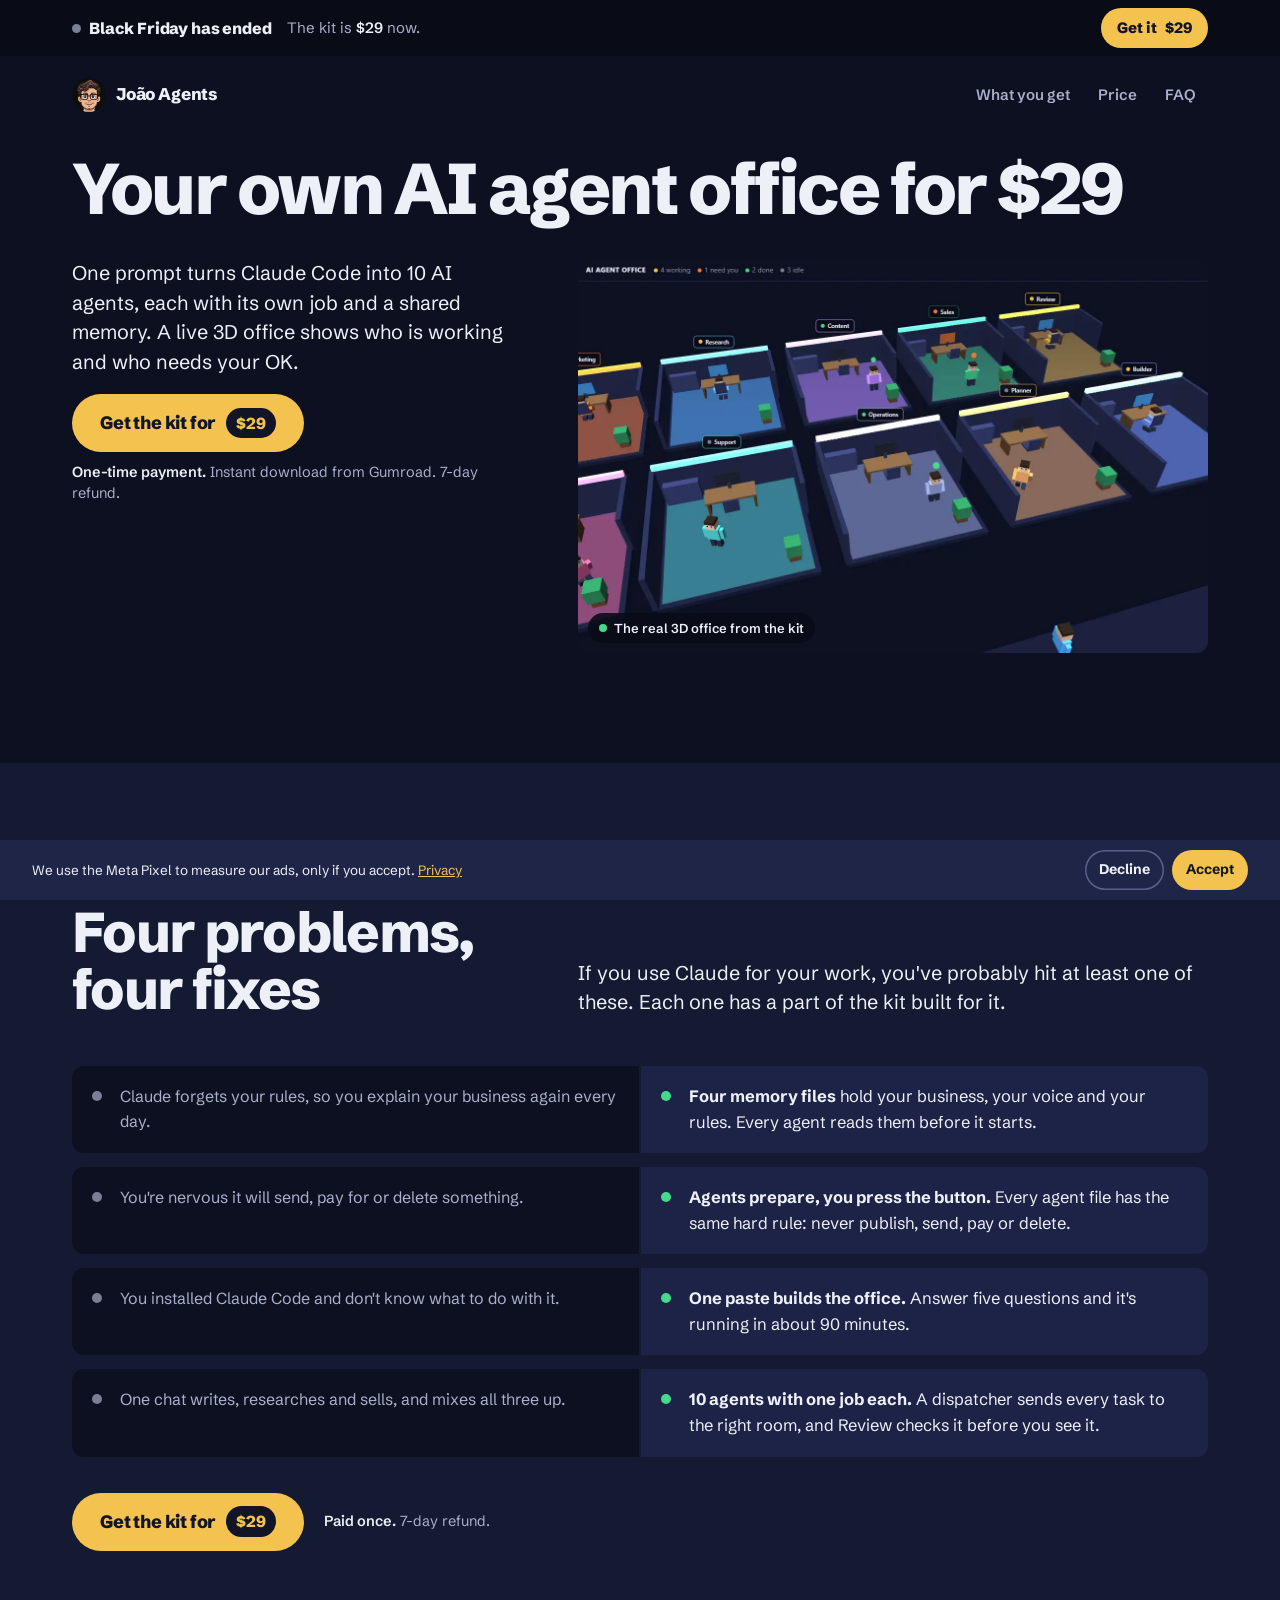
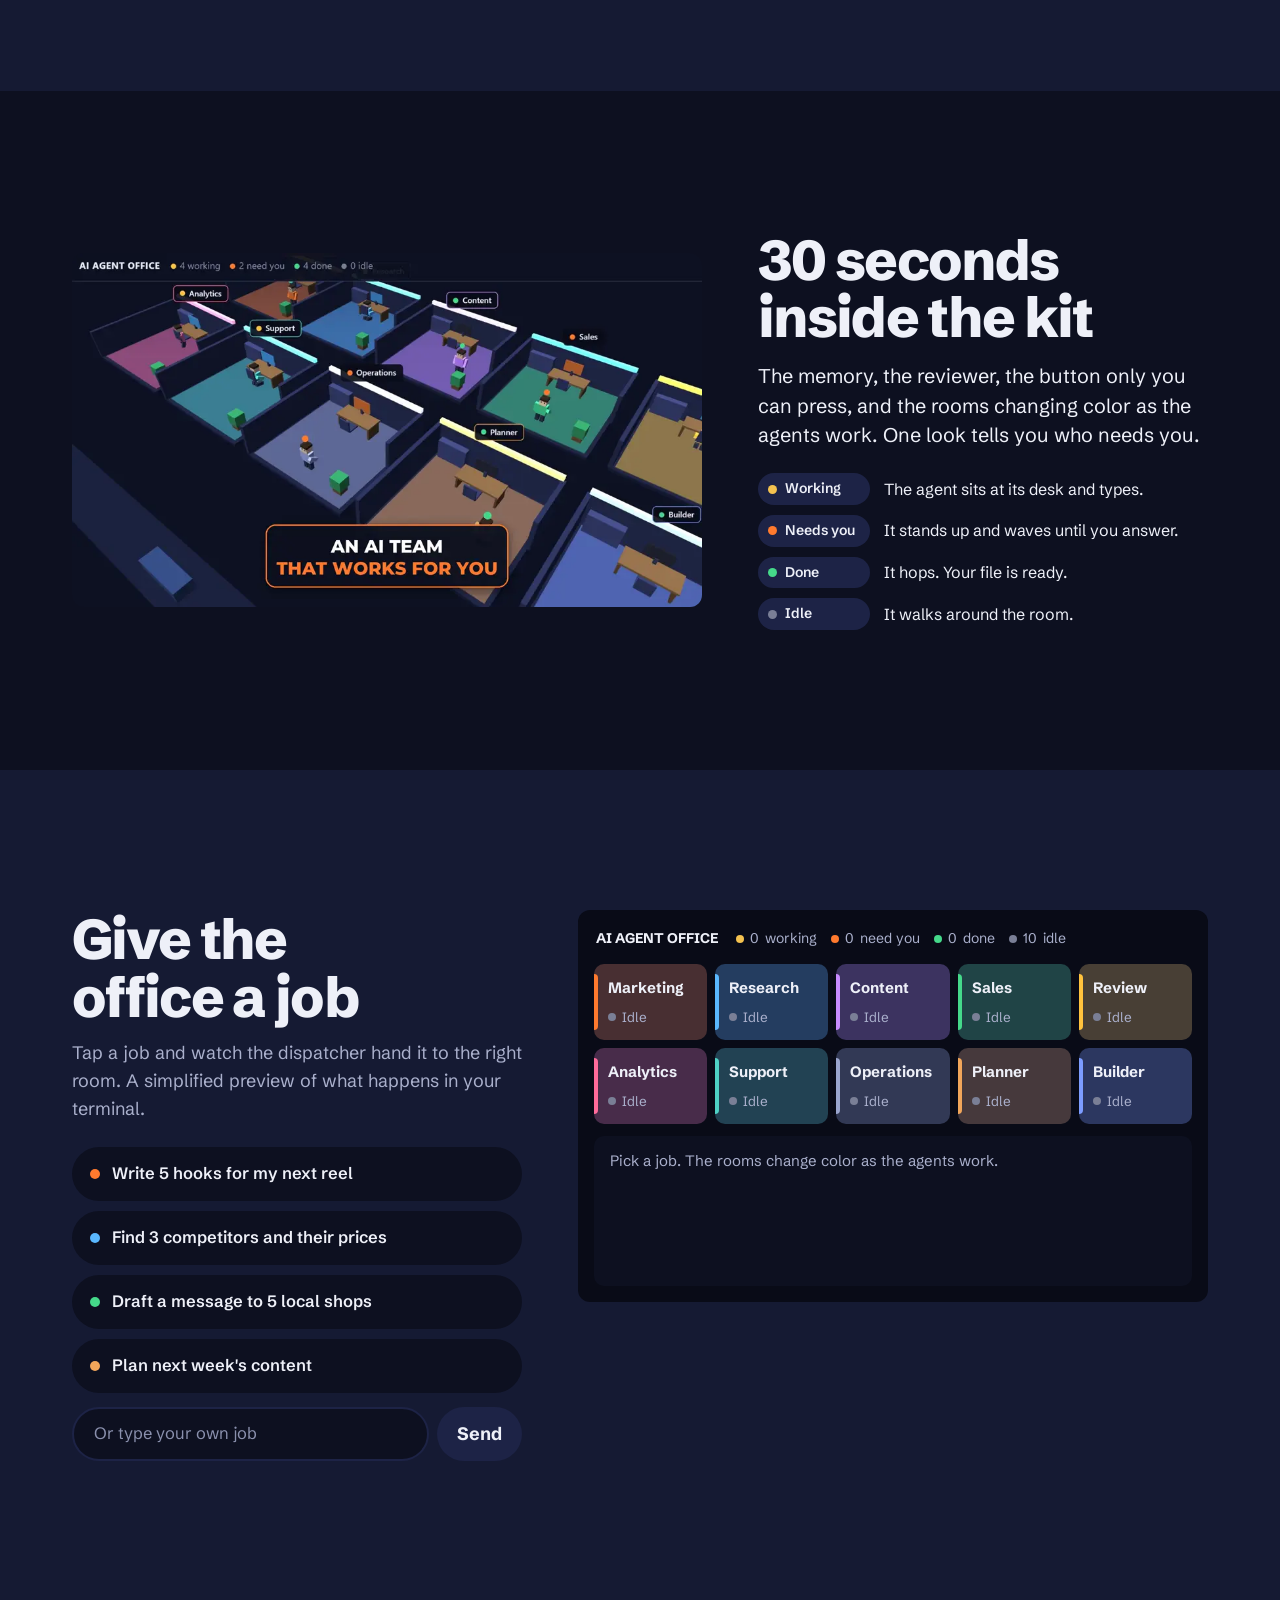
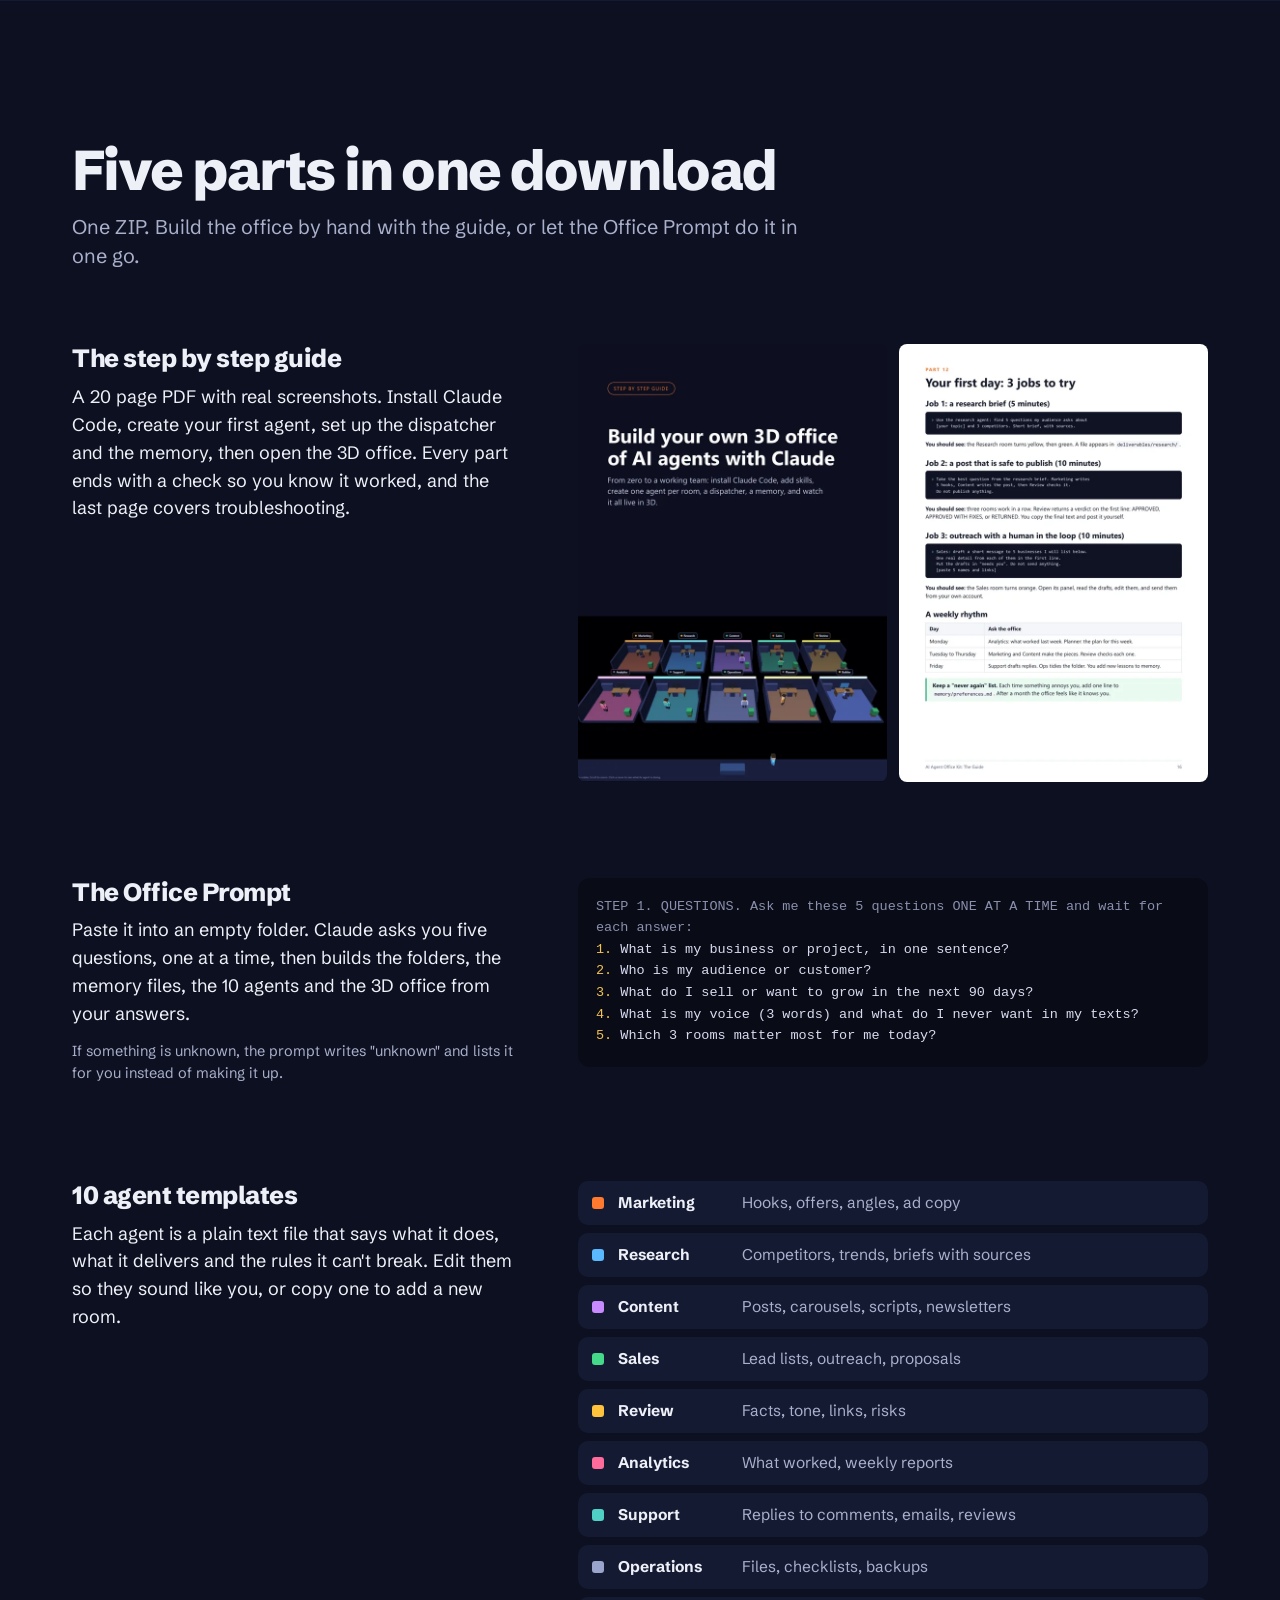
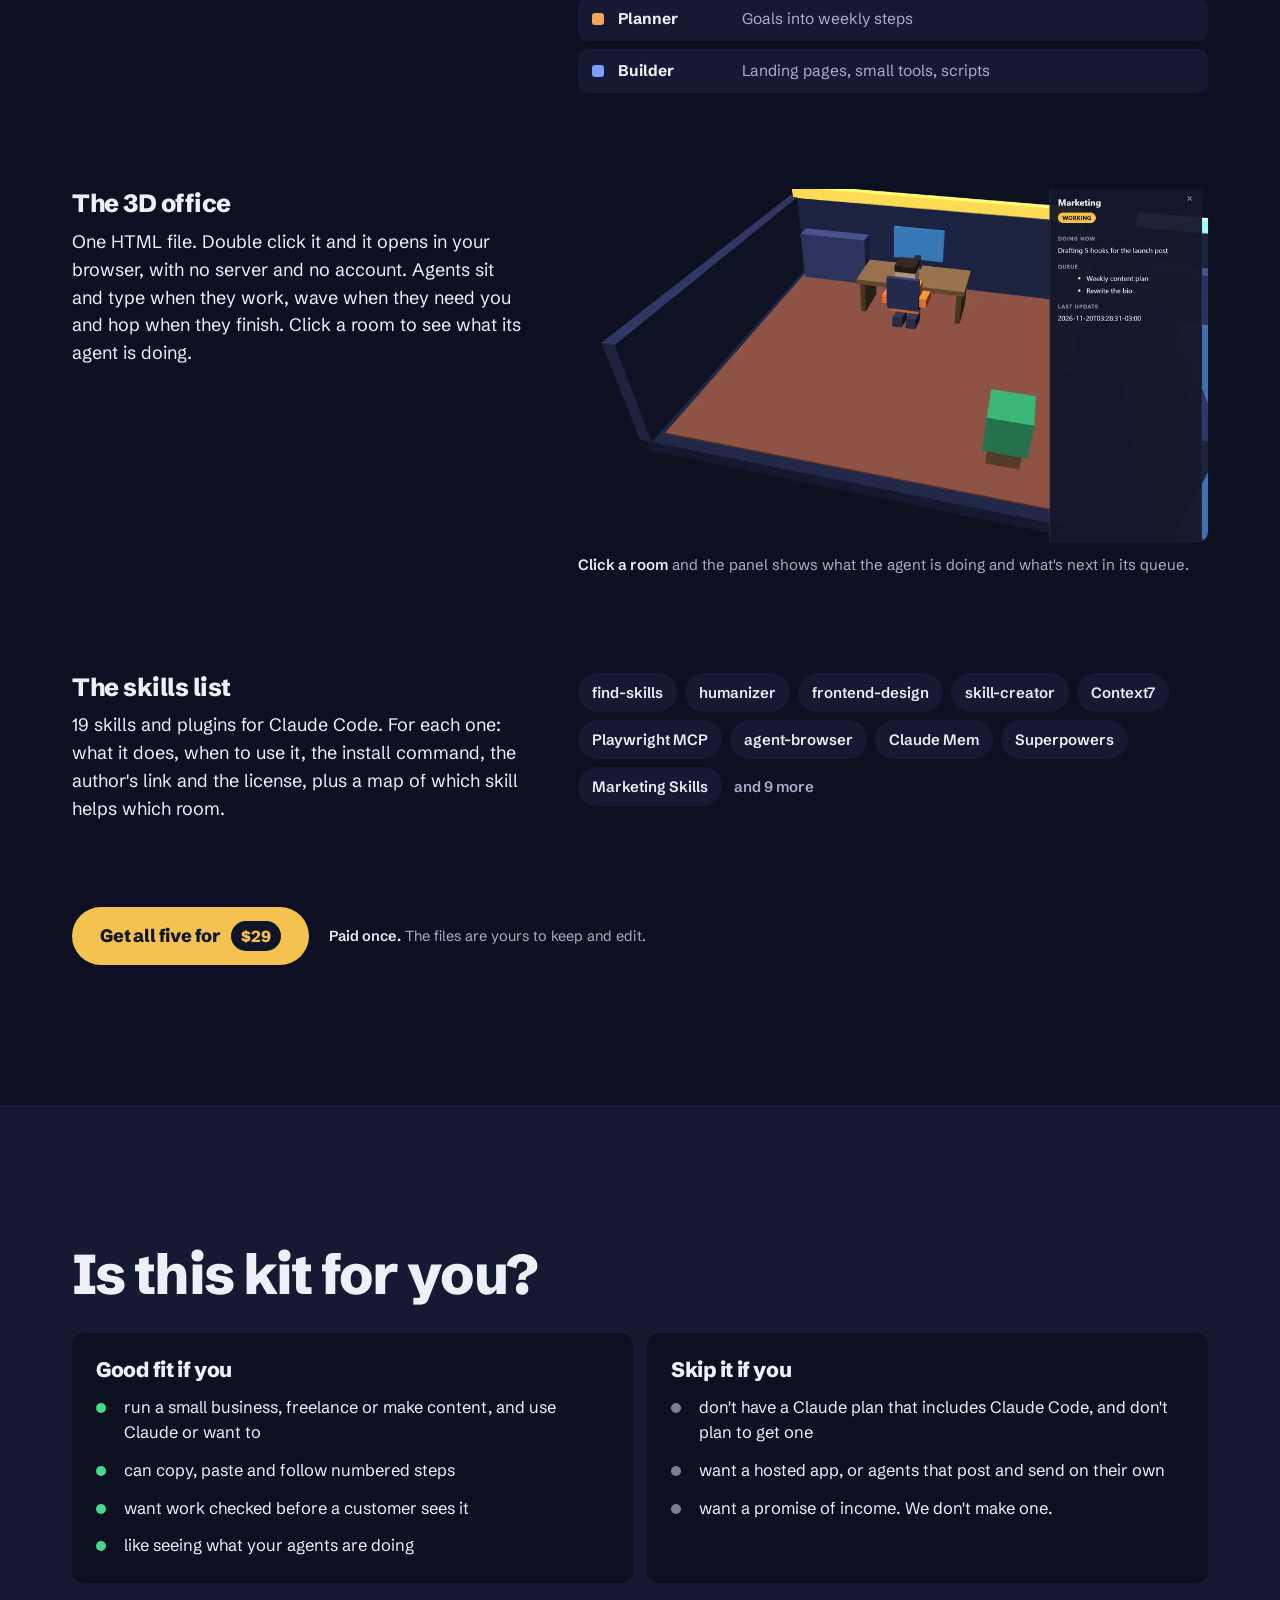
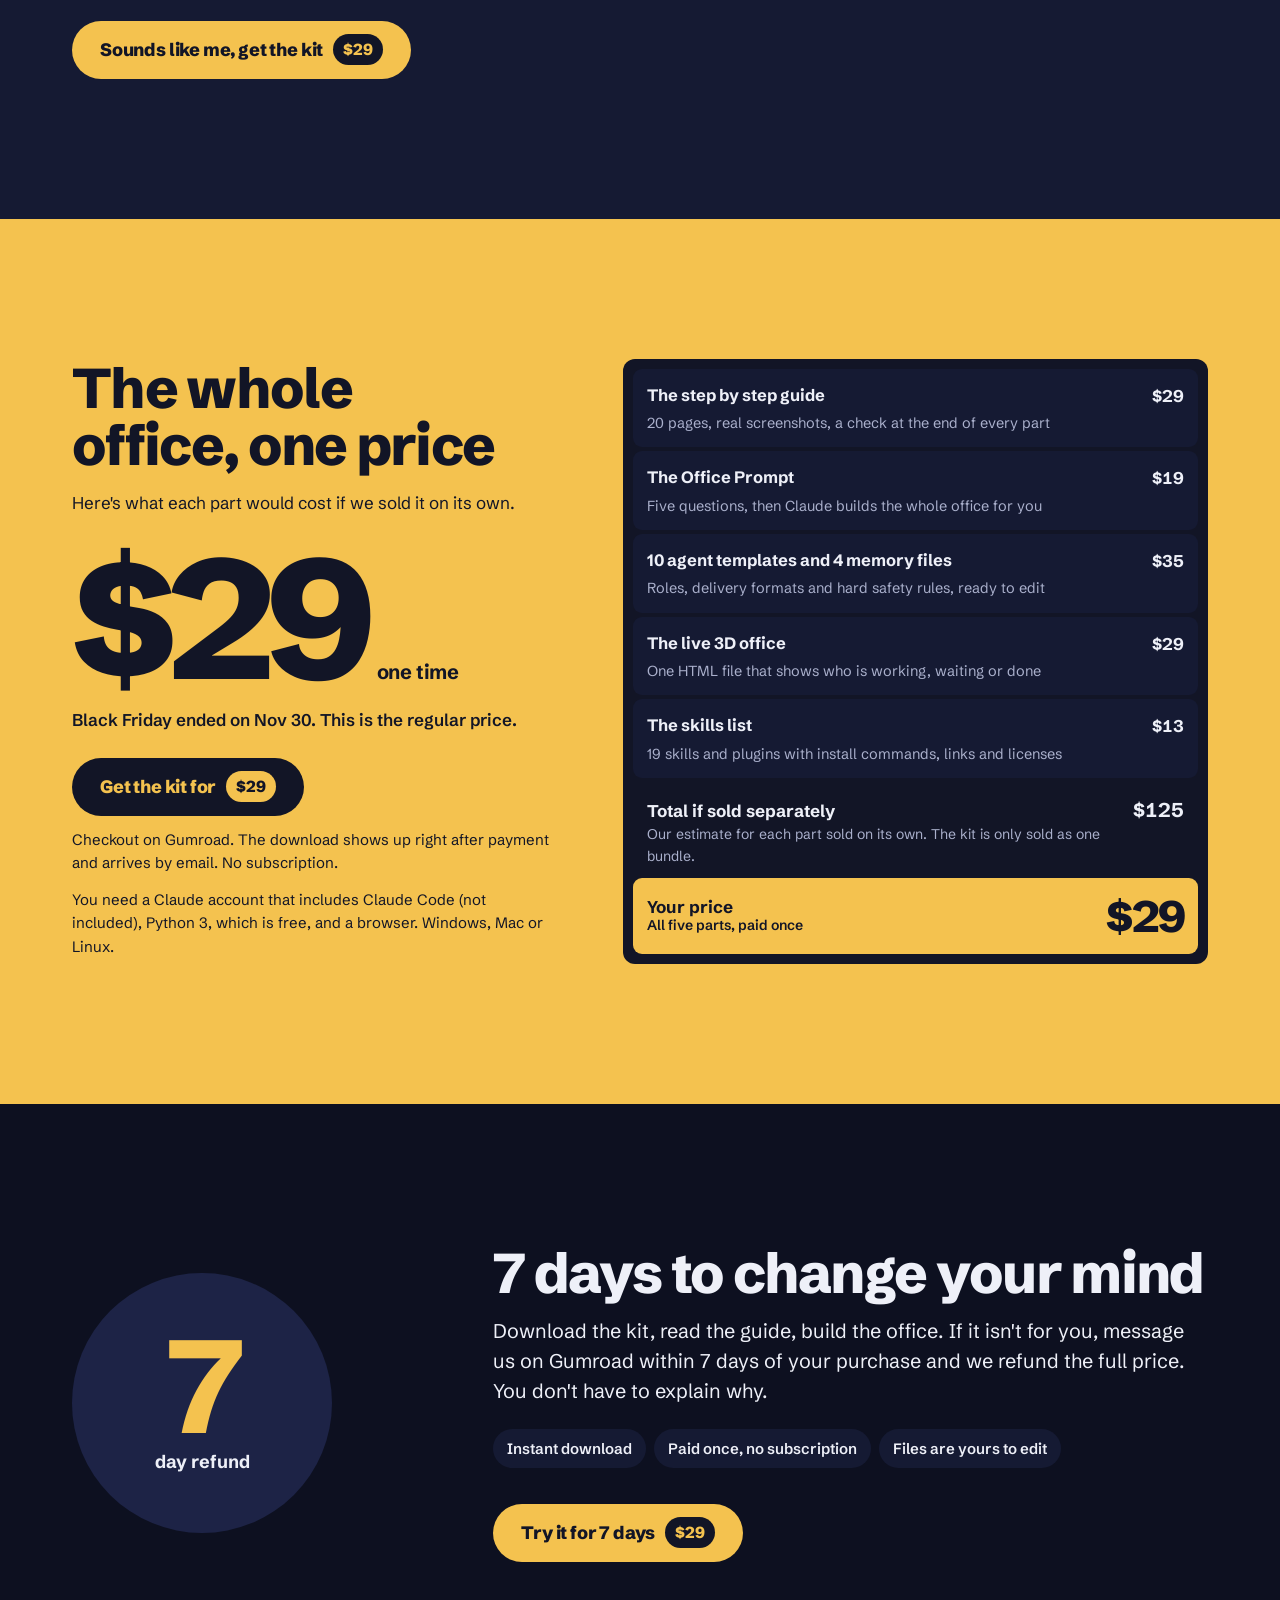
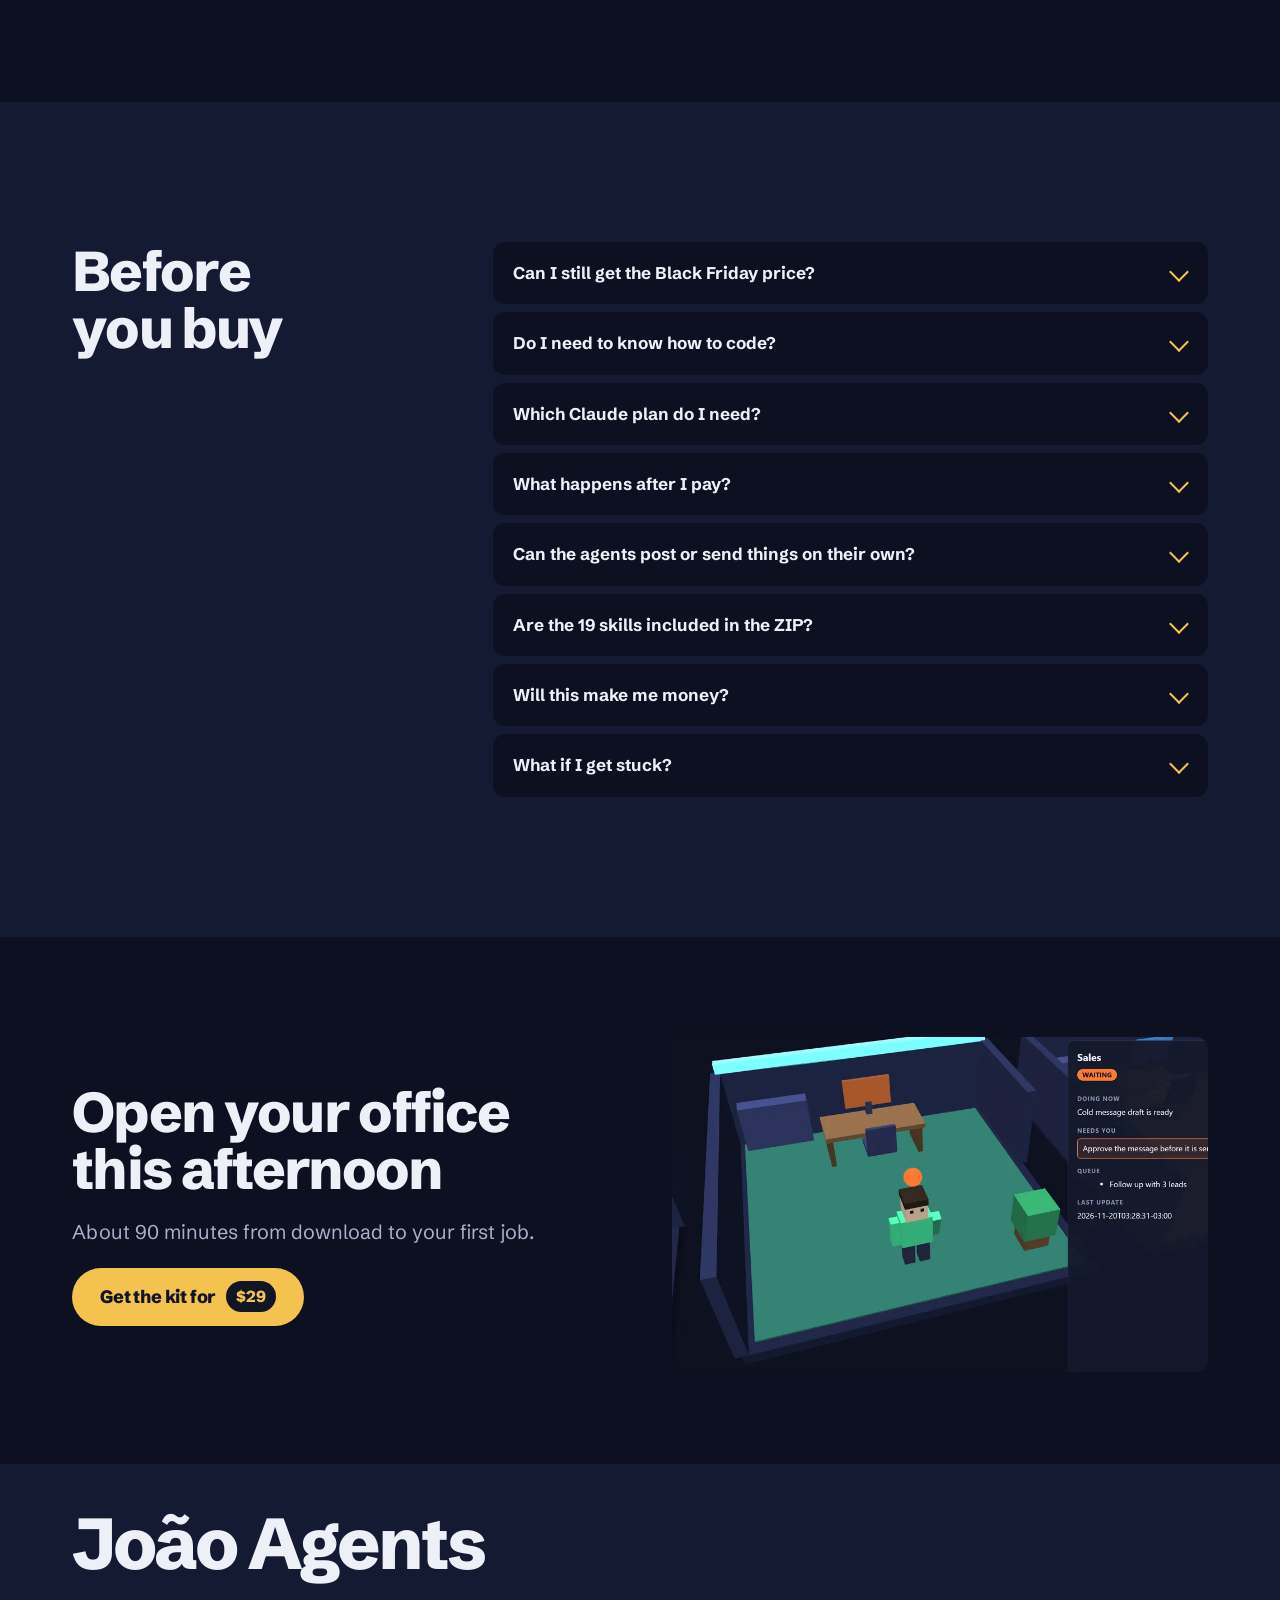
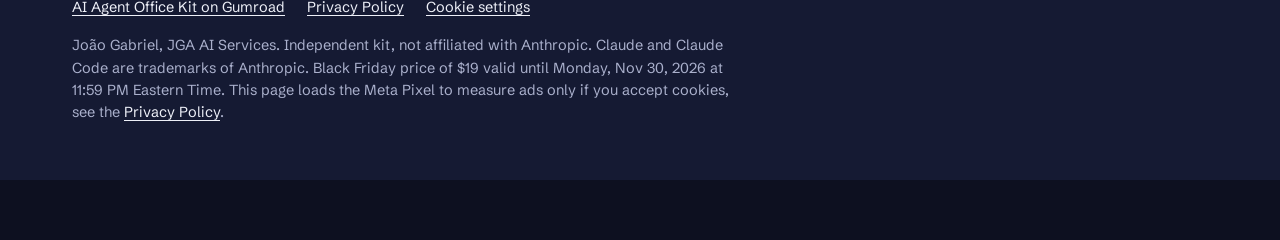
==== bf/index.html @ c340e591 "Atualiza a página (26/11 12:30)" ====
<!doctype html>
<html lang="en">
<head>
<meta charset="utf-8">
<meta name="viewport" content="width=device-width, initial-scale=1, viewport-fit=cover">
<title>AI Agent Office Kit: Black Friday, $19 until Monday</title>
<meta name="description" content="One prompt turns Claude Code into 10 AI agents with their own jobs, a shared memory and a live 3D office. Black Friday price $19 until Monday, Nov 30 at 11:59 PM ET. Then $29.">
<meta name="theme-color" content="#0d1020">
<meta property="og:title" content="AI Agent Office Kit: $19 for Black Friday">
<meta property="og:description" content="10 agents, one dispatcher, a shared memory and a live 3D office for Claude Code. $19 until Monday, Nov 30, 11:59 PM ET. Then $29.">
<meta property="og:image" content="https://gojira1998.github.io/joaoagents/bf/assets/office-og.jpg">
<meta property="og:url" content="https://gojira1998.github.io/joaoagents/bf/">
<link rel="icon" href="assets/joao.jpg">
<link rel="preconnect" href="https://fonts.googleapis.com"><link rel="preconnect" href="https://fonts.gstatic.com" crossorigin>
<link href="https://fonts.googleapis.com/css2?family=Schibsted+Grotesk:wght@400..800&display=swap" rel="stylesheet">
<link rel="preload" as="image" href="assets/office-poster-800.webp" media="(max-width:759px)">
<link rel="preload" as="image" href="assets/office-poster-1280.webp" media="(min-width:760px)">
<script>
/* Black Friday clock. Ends Monday, Nov 30, 2026 at 11:59:59 PM in New York (EST, UTC-5),
   which is 2026-12-01 05:00:00 UTC. From that moment the page shows $29.
   Test the after state with ?preview_now=2026-12-01T06:00:00Z */
(function(){
  var END=Date.UTC(2026,11,1,5,0,0), skew=0;
  try{var q=new URLSearchParams(location.search).get("preview_now");if(q){var t=Date.parse(q);if(!isNaN(t))skew=t-Date.now()}}catch(e){}
  window.BF={END:END,now:function(){return Date.now()+skew},live:function(){return Date.now()+skew<END}};
  var d=document.documentElement;d.classList.add("js");d.setAttribute("data-phase",window.BF.live()?"bf":"after");
})();
window.jgaPixel=function(){
if(window.jgaPixelOn)return;window.jgaPixelOn=1;
!function(f,b,e,v,n,t,s){if(f.fbq)return;n=f.fbq=function(){n.callMethod?n.callMethod.apply(n,arguments):n.queue.push(arguments)};if(!f._fbq)f._fbq=n;n.push=n;n.loaded=!0;n.version='2.0';n.queue=[];t=b.createElement(e);t.async=!0;t.src=v;s=b.getElementsByTagName(e)[0];s.parentNode.insertBefore(t,s)}(window,document,'script','https://connect.facebook.net/en_US/fbevents.js');
fbq('init','1138422325458467');fbq('track','PageView');fbq('track','ViewContent',{content_name:'AI Agent Office Kit',content_type:'product',value:window.BF&&window.BF.live()?19:29,currency:'USD'});
};
</script>
<style>
:root{
  --bg:#0d1020; --bg2:#151a33; --bg3:#1d2346; --deep:#121526;
  --ink:#eef0f8; --muted:#aab0cc;
  --gold:#f4c24f; --gold2:#ffd36e;
  --orange:#ff7a2e; --green:#45d98a; --idle:#7a7f96;
  --code:#090b17;
  --r:12px; --gut:16px; --max:1200px; --barh:58px;
  --ease:cubic-bezier(.2,.7,.2,1);
}
*{box-sizing:border-box;margin:0;padding:0}
html{-webkit-text-size-adjust:100%;scroll-behavior:smooth;scroll-padding-top:calc(var(--barh) + 12px)}
body{background:var(--bg);color:var(--ink);font:400 17px/1.55 "Schibsted Grotesk",system-ui,-apple-system,"Segoe UI",Roboto,sans-serif;-webkit-font-smoothing:antialiased;overflow-x:hidden;padding-top:var(--barh)}
img,video{display:block;max-width:100%;height:auto}
a{color:inherit}
button{font:inherit;color:inherit}
.w{width:100%;max-width:var(--max);margin:0 auto;padding:0 var(--gut)}
h1,h2,h3{font-weight:800;letter-spacing:-.03em;text-wrap:balance}
h1{font-size:clamp(36px,6.2vw,84px);line-height:1;letter-spacing:-.034em}
h2{font-size:clamp(30px,4.4vw,56px);line-height:1.03}
h3{font-size:clamp(20px,2vw,25px);line-height:1.15;letter-spacing:-.02em}
p{max-width:62ch}
.lead{font-size:clamp(18px,1.55vw,21px);line-height:1.5}
.small{font-size:14.5px;color:var(--muted)}
section{padding:88px 0}
:focus-visible{outline:3px solid var(--gold);outline-offset:3px;border-radius:4px}
.num{font-variant-numeric:tabular-nums}

/* phase switch: html[data-phase] is set before paint */
html[data-phase="after"] .only-bf{display:none!important}
html:not([data-phase="after"]) .only-after{display:none!important}

/* buttons */
.btn{display:inline-flex;align-items:center;justify-content:center;gap:10px;min-height:58px;padding:0 28px;border-radius:999px;background:var(--gold);color:var(--deep);font-weight:800;font-size:18px;letter-spacing:-.01em;text-decoration:none;border:0;cursor:pointer;transition:transform .2s var(--ease),background .2s}
.btn:hover{background:var(--gold2);transform:translateY(-2px)}
.btn:active{transform:translateY(0) scale(.98)}
.btn .px{display:inline-block;padding:3px 10px;border-radius:999px;background:var(--deep);color:var(--gold);font-size:16px}
.btn.dark{background:var(--deep);color:var(--gold)}
.btn.dark:hover{background:#1f2440}
.btn.dark .px{background:var(--gold);color:var(--deep)}
.buyrow{margin-top:36px;display:flex;flex-wrap:wrap;align-items:center;gap:12px 20px}
.buyrow .small b{color:var(--ink);font-weight:600}

/* Black Friday bar: built like the top bar of the 3D office */
.bf{position:fixed;top:0;left:0;right:0;z-index:50;height:var(--barh);background:var(--code);display:flex;align-items:center}
.bf .w{display:flex;align-items:center;gap:12px}
.bf .t{flex:1;min-width:0;display:grid;gap:1px;line-height:1.25}
.bf .t b{font-size:15px;font-weight:800;letter-spacing:-.01em;display:flex;align-items:center;gap:8px;white-space:nowrap}
.bf .t b i{width:9px;height:9px;border-radius:50%;background:var(--orange);flex:none;animation:blink 1.2s steps(2,start) infinite}
.bf .t span{font-size:13.5px;color:var(--muted);white-space:nowrap;overflow:hidden;text-overflow:ellipsis}
.bf .t span em{font-style:normal;color:var(--ink);font-weight:600}
.bf .long{display:none}
.bf .go{flex:none;display:inline-flex;align-items:center;gap:8px;min-height:42px;padding:0 16px;border-radius:999px;background:var(--gold);color:var(--deep);font-weight:800;font-size:15px;text-decoration:none;transition:background .2s,transform .2s var(--ease)}
.bf .go:hover{background:var(--gold2)}
.bf .go:active{transform:scale(.97)}
html[data-phase="after"] .bf .t b i{background:var(--idle);animation:none}
@keyframes blink{to{visibility:hidden}}

/* header */
.top{padding:10px 0 6px}
.top .w{display:flex;align-items:center;gap:12px}
.brand{display:flex;align-items:center;gap:10px;text-decoration:none;font-weight:800;font-size:17px;letter-spacing:-.01em}
.brand img{width:34px;height:34px;border-radius:50%}
.top nav{margin-left:auto;display:flex;align-items:center;gap:4px}
.top nav a{text-decoration:none;font-size:15px;font-weight:600;padding:9px 12px;border-radius:999px;color:var(--muted)}
.top nav a:hover{background:var(--bg2);color:var(--ink)}
.top nav a.hide-m{display:none}

/* hero */
.hero{padding:6px 0 64px}
.hero .w{display:grid;gap:20px}
.hero h1{margin-top:6px}
.hero .lead{margin-top:14px}
.deal{margin-top:20px;padding:14px 16px;border-radius:var(--r);background:var(--bg3);display:grid;gap:10px}
.deal p{font-size:15.5px;line-height:1.4;max-width:none}
.deal p b{font-weight:700}
.clock{display:flex;gap:6px;align-items:stretch}
.clock div{flex:1;min-width:0;background:var(--bg);border-radius:8px;padding:6px 4px 5px;text-align:center}
.clock strong{display:block;font-size:26px;font-weight:800;letter-spacing:-.02em;line-height:1.05;font-variant-numeric:tabular-nums;color:var(--gold)}
.clock small{display:block;font-size:12.5px;color:var(--muted)}
.hero .cta{margin-top:16px;display:grid;gap:10px;justify-items:start}
.hero .cta .btn{width:100%}
.hero .note{font-size:14.5px;color:var(--muted);line-height:1.45}
.hero .note b{color:var(--ink);font-weight:600}
.media{position:relative;border-radius:var(--r);overflow:hidden;background:var(--code);aspect-ratio:16/10}
.media video,.media img{width:100%;height:100%;object-fit:cover}
.media figcaption{position:absolute;left:10px;bottom:10px;padding:5px 11px;border-radius:999px;background:rgba(9,11,23,.88);font-size:13px;font-weight:600;display:flex;align-items:center;gap:7px}
.media figcaption i{width:8px;height:8px;border-radius:50%;background:var(--green)}

/* pains and fixes */
.prob{background:var(--bg2)}
.prob .head{display:grid;gap:14px;margin-bottom:36px}
.pairs{display:grid;gap:14px}
.pair{display:grid;gap:2px;border-radius:var(--r);overflow:hidden}
.pair>div{padding:18px 20px}
.pair .was{background:var(--bg)}
.pair .now{background:var(--bg3)}
.pair .was p{color:var(--muted);font-size:16px;display:grid;grid-template-columns:18px 1fr;gap:10px}
.pair .was p::before{content:"";width:10px;height:10px;border-radius:50%;background:var(--idle);margin-top:7px}
.pair .now p{font-size:16.5px;display:grid;grid-template-columns:18px 1fr;gap:10px}
.pair .now p::before{content:"";width:10px;height:10px;border-radius:50%;background:var(--green);margin-top:7px}
.pair .now b{font-weight:700}

/* tour */
.tour .w{display:grid;gap:28px}
.tour .media{aspect-ratio:16/9}
.legend{list-style:none;display:grid;gap:10px;margin-top:22px}
.legend li{display:grid;grid-template-columns:auto 1fr;gap:14px;align-items:center;font-size:16px}
.tag{display:inline-flex;align-items:center;gap:8px;min-width:112px;padding:5px 12px 5px 10px;border-radius:999px;background:var(--bg3);font-size:14px;font-weight:600;white-space:nowrap}
.tag i{width:9px;height:9px;border-radius:50%;background:var(--s,var(--idle));flex:none}

/* dispatcher demo */
.demo{background:var(--bg2)}
.demo .w{display:grid;grid-template-columns:minmax(0,1fr);gap:32px}
.demo .intro{margin-top:14px;color:var(--muted)}
.jobs{display:grid;gap:10px;margin-top:24px}
.job{display:flex;align-items:center;gap:12px;min-height:54px;padding:10px 18px;border-radius:999px;background:var(--bg);border:0;text-align:left;font-size:16.5px;font-weight:600;cursor:pointer;transition:background .2s,transform .2s var(--ease)}
.job:hover{background:var(--bg3)}
.job:active{transform:scale(.985)}
.job[aria-pressed="true"]{background:var(--gold);color:var(--deep)}
.job i{width:10px;height:10px;border-radius:50%;background:var(--c);flex:none}
.own{display:flex;gap:8px;margin-top:4px}
.own input{flex:1;min-width:0;min-height:54px;padding:0 20px;border-radius:999px;border:2px solid var(--bg3);background:var(--bg);color:var(--ink);font:inherit;font-size:16.5px}
.own input::placeholder{color:#8a90ad}
.own input:focus{outline:none;border-color:var(--gold)}
.own button{min-height:54px;padding:0 20px;border-radius:999px;border:0;background:var(--bg3);font-weight:700;cursor:pointer}
.own button:hover{background:#28305c}
.board{background:var(--code);border-radius:var(--r);padding:16px;align-self:start}
.board .bar{display:flex;flex-wrap:wrap;gap:6px 14px;align-items:center;padding:2px 2px 14px;font-size:14px;color:var(--muted)}
.board .bar b{color:var(--ink);font-size:14px;margin-right:4px}
.board .bar span{display:inline-flex;align-items:center;gap:6px}
.board .bar span i{width:8px;height:8px;border-radius:50%}
.board .bar em{font-style:normal}
.rooms{display:grid;grid-template-columns:repeat(2,1fr);gap:8px}
.room{position:relative;border-radius:10px;padding:12px 12px 12px 14px;background:color-mix(in srgb,var(--c) 22%,#151a33);min-height:64px;display:flex;flex-direction:column;justify-content:space-between;gap:8px;transition:background .3s}
.room::before{content:"";position:absolute;left:0;top:10px;bottom:10px;width:4px;border-radius:0 4px 4px 0;background:var(--c)}
.room b{font-size:15px;font-weight:700}
.room span{display:inline-flex;align-items:center;gap:6px;font-size:13.5px;color:var(--muted)}
.room span i{width:8px;height:8px;border-radius:50%;background:var(--idle)}
.room[data-s="working"] span i{background:var(--gold)}
.room[data-s="waiting"] span i{background:var(--orange)}
.room[data-s="done"] span i{background:var(--green)}
.room[data-s="working"],.room[data-s="waiting"],.room[data-s="done"]{background:color-mix(in srgb,var(--c) 40%,#151a33)}
.room[data-s="working"] span,.room[data-s="waiting"] span,.room[data-s="done"] span{color:var(--ink)}
.room[data-s="waiting"]{box-shadow:inset 0 0 0 2px var(--orange)} /* taste-skill-ignore: inset ring = status outline, not a shadow */
.log{margin-top:12px;min-height:150px;border-radius:10px;background:var(--bg);padding:14px 16px;font-size:15px;line-height:1.5;display:grid;gap:6px;align-content:start}
.log p{max-width:none}
.log .you{color:var(--gold)}
.log .ask{color:var(--orange);font-weight:600}
.log .hint{color:var(--muted)}
.log p.in{animation:in .35s var(--ease)}
@keyframes in{from{opacity:0;transform:translateY(6px)}to{opacity:1;transform:none}}
.oculto{position:absolute;left:-9999px;opacity:0}

/* inside */
.inside .head{display:grid;gap:14px;margin-bottom:24px}
.inside .head p{color:var(--muted)}
.item{display:grid;gap:20px;padding:36px 0}
.item .tx p{margin-top:10px}
.item .tx .small{margin-top:12px}
.pages{display:grid;grid-template-columns:1fr 1fr;gap:12px}
.pages img{border-radius:8px;background:#fff}
pre{background:var(--code);border-radius:var(--r);padding:18px 18px 20px;overflow-x:auto;font:13.5px/1.6 ui-monospace,SFMono-Regular,Menlo,Consolas,monospace;color:#d9dcf0;white-space:pre-wrap;word-break:break-word}
pre .c{color:var(--gold)}
pre .m{color:#8a90ad}
.agents{list-style:none;display:grid;gap:8px}
.agents li{display:grid;grid-template-columns:14px 112px 1fr;gap:12px;align-items:baseline;padding:10px 14px;border-radius:10px;background:var(--bg2);font-size:15.5px}
.agents li::before{content:"";width:12px;height:12px;border-radius:3px;background:var(--c);transform:translateY(1px)}
.agents b{font-weight:700}
.agents span{color:var(--muted)}
.shot{border-radius:var(--r);overflow:hidden;background:var(--code)}
.shot img{width:100%;height:100%;object-fit:cover}
figcaption.cap{margin-top:10px;font-size:15px;color:var(--muted)}
figcaption.cap b{color:var(--ink);font-weight:600}
.skills{list-style:none;display:flex;flex-wrap:wrap;gap:8px}
.skills li{padding:8px 14px;border-radius:999px;background:var(--bg2);font-size:15px;font-weight:600}
.skills li.more{background:transparent;color:var(--muted);padding-left:4px}

/* fit */
.fit{background:var(--bg2)}
.fit .w{display:grid;gap:30px}
.cols{display:grid;gap:14px}
.cols>div{padding:24px;border-radius:var(--r);background:var(--bg)}
.cols h3{font-size:21px;margin-bottom:14px}
.cols ul{list-style:none;display:grid;gap:12px}
.cols li{display:grid;grid-template-columns:16px 1fr;gap:12px;font-size:16.5px}
.cols li::before{content:"";width:10px;height:10px;border-radius:50%;margin-top:8px;background:var(--green)}
.cols .no li::before{background:var(--idle)}
.fit .buyrow{margin-top:8px}

/* price and value stack */
.price{background:var(--gold);color:var(--deep)}
.price .w{display:grid;gap:28px}
.price .stack{order:1}
.price .pbuy{order:2}
.price h2{max-width:13ch}
.price .intro{margin-top:16px;font-size:17px}
.stack{background:var(--deep);color:var(--ink);border-radius:var(--r);padding:8px}
.stack ul{list-style:none;display:grid;gap:4px}
.stack li{display:grid;grid-template-columns:1fr auto;gap:4px 16px;padding:14px 14px;border-radius:9px;background:var(--bg2)}
.stack li b{font-size:16.5px;font-weight:700}
.stack li span{grid-column:1;font-size:14.5px;color:var(--muted);line-height:1.4}
.stack li em{grid-row:1;grid-column:2;font-style:normal;font-weight:700;font-size:17px;font-variant-numeric:tabular-nums}
.stack .total{display:flex;justify-content:space-between;align-items:baseline;gap:12px;padding:16px 14px 10px;font-size:17px;font-weight:700}
.stack .total em{font-style:normal;font-variant-numeric:tabular-nums;font-size:20px}
.stack .total small{display:block;font-weight:400;font-size:14px;color:var(--muted)}
.stack .now{display:flex;justify-content:space-between;align-items:center;gap:12px;padding:16px 14px;border-radius:9px;background:var(--gold);color:var(--deep)}
.stack .now b{font-size:17px;line-height:1.25}
.stack .now b small{display:block;font-weight:600;font-size:14px}
.stack .now strong{font-size:44px;font-weight:800;letter-spacing:-.04em;line-height:1;font-variant-numeric:tabular-nums}
.stack .then{padding:12px 14px 8px;font-size:15px;color:var(--muted)}
.stack .then b{color:var(--ink)}
.price .big{font-size:clamp(84px,14vw,170px);font-weight:800;letter-spacing:-.05em;line-height:.9;margin-top:18px;font-variant-numeric:tabular-nums}
.price .big small{font-size:20px;letter-spacing:-.01em;font-weight:700;margin-left:10px}
.price .ends{margin-top:12px;font-size:17px;font-weight:600}
.price .btn{width:100%;margin-top:24px}
.price .after{margin-top:12px;font-size:15px}
.price .need{margin-top:14px;font-size:15px}

/* guarantee */
.guar .w{display:grid;gap:26px;align-items:center}
.seal{display:grid;place-items:center;aspect-ratio:1;max-width:260px;width:62%;border-radius:50%;background:var(--bg3);text-align:center}
.seal strong{display:block;font-size:clamp(84px,11vw,132px);font-weight:800;line-height:.85;letter-spacing:-.05em;color:var(--gold)}
.seal span{display:block;font-size:18px;font-weight:700;margin-top:6px}
.guar p+p{margin-top:12px}
.guar .lead{margin-top:16px}
.facts{list-style:none;display:flex;flex-wrap:wrap;gap:8px;margin-top:22px}
.facts li{padding:8px 14px;border-radius:999px;background:var(--bg2);font-size:15px;font-weight:600}

/* faq */
.faq{background:var(--bg2)}
.faq .w{display:grid;gap:28px}
.qs{display:grid;gap:8px}
details{border-radius:var(--r);background:var(--bg)}
summary{list-style:none;cursor:pointer;padding:18px 56px 18px 20px;font-weight:700;font-size:17px;position:relative}
summary::-webkit-details-marker{display:none}
summary::after{content:"";position:absolute;right:22px;top:50%;width:12px;height:12px;margin-top:-8px;border-right:2.5px solid var(--gold);border-bottom:2.5px solid var(--gold);transform:rotate(45deg);transition:transform .25s var(--ease)}
details[open] summary::after{transform:rotate(225deg);margin-top:-2px}
details>div{padding:0 20px 20px;font-size:16.5px}
details a{color:var(--gold)}

/* final */
.final{padding:100px 0 92px}
.final .w{display:grid;gap:36px}
.final .tx{display:grid;gap:20px;justify-items:start;align-content:center}
.final p{color:var(--muted)}
.final .media{display:none}

footer{background:var(--bg2);padding:44px 0 56px;font-size:14.5px;color:var(--muted)}
footer .w{display:grid;gap:16px}
footer .name{font-size:clamp(34px,7vw,72px);font-weight:800;letter-spacing:-.04em;color:var(--ink);line-height:1}
footer .fine{max-width:75ch}
footer .links{display:flex;flex-wrap:wrap;gap:10px 22px}
footer a,.linkbtn{color:var(--ink);text-underline-offset:3px}
.linkbtn{background:none;border:0;padding:0;font:inherit;text-decoration:underline;cursor:pointer}

/* cookie notice */
.ck{position:fixed;left:0;right:0;bottom:0;z-index:60;background:#1f2547;padding:10px var(--gut) calc(10px + env(safe-area-inset-bottom));display:flex;align-items:center;gap:12px}
.ck[hidden]{display:none}
.ck p{flex:1;min-width:0;font-size:13.5px;line-height:1.35;max-width:none}
.ck a{color:var(--gold)}
.ck .bs{display:flex;gap:8px;flex:none}
.ck button{min-height:40px;padding:0 14px;border-radius:999px;border:0;font-weight:700;font-size:14px;cursor:pointer}
.ck #ck-no{background:transparent;color:var(--ink);box-shadow:inset 0 0 0 1.5px #59608a} /* taste-skill-ignore: inset ring as button outline */
.ck #ck-ok{background:var(--gold);color:var(--deep)}
body.ck-on{padding-bottom:var(--ckh,64px)}

/* entrances: content stays visible if script fails */
.js .rv{opacity:0;transform:translateY(22px);transition:opacity .6s var(--ease),transform .6s var(--ease);transition-delay:var(--d,0ms)}
.js .rv.v{opacity:1;transform:none}

@media (max-width:374px){.bf .t span{font-size:12.5px}.bf .go{padding:0 12px}.clock strong{font-size:22px}}
@media (max-width:599px){pre{font-size:12.5px;padding:16px}.agents li{grid-template-columns:12px 92px 1fr;gap:10px}}
@media (min-width:600px) and (max-width:759px){.rooms{grid-template-columns:repeat(5,1fr)}}
@media (min-width:1000px){.rooms{grid-template-columns:repeat(5,1fr)}}
@media (min-width:600px){
  .hero .cta .btn,.price .btn{width:auto}
  .cols{grid-template-columns:1fr 1fr}
  .pair{grid-template-columns:1fr 1fr}
}
@media (min-width:760px){
  :root{--gut:32px;--barh:56px}
  body{font-size:18px}
  section{padding:140px 0}
  .bf .long{display:inline}
  .bf .short{display:none}
  .bf .t{display:flex;align-items:center;gap:16px}
  .bf .t b{font-size:16px}
  .bf .t span{font-size:15px}
  .bf .go{min-height:40px;font-size:15px}
  .top{padding:18px 0 8px}
  .top nav a.hide-m{display:block}
  .hero{padding:24px 0 110px}
  .hero .w{grid-template-columns:minmax(0,5fr) minmax(0,7fr);grid-template-areas:"h h" "l s" "c s";grid-template-rows:auto auto 1fr;column-gap:56px;row-gap:0;align-items:start}
  .hero .tx{display:contents}
  .hero h1{grid-area:h;font-size:clamp(56px,5.6vw,88px);margin:6px 0 34px}
  .hero .lead{grid-area:l;margin-top:0}
  .hero .tail{grid-area:c}
  .hero .media{grid-area:s;align-self:start}
  .prob .head{grid-template-columns:minmax(0,5fr) minmax(0,7fr);gap:56px;align-items:end;margin-bottom:48px}
  .tour .w{grid-template-columns:minmax(0,7fr) minmax(0,5fr);gap:56px;align-items:center}
  .demo .w{grid-template-columns:minmax(0,5fr) minmax(0,7fr);gap:56px;align-items:start}
  .item{grid-template-columns:minmax(0,5fr) minmax(0,7fr);gap:56px;align-items:start;padding:48px 0}
  .price .w{grid-template-columns:minmax(0,5fr) minmax(0,6fr);grid-template-areas:"ph st" "pb st";grid-template-rows:auto 1fr;column-gap:64px;row-gap:8px;align-items:start}
  .price .phead{grid-area:ph}
  .price .pbuy{grid-area:pb}
  .price .stack{grid-area:st}
  .hero .note{max-width:52ch}
  .stack{padding:10px}
  .guar .w{grid-template-columns:minmax(0,4fr) minmax(0,8fr);gap:64px}
  .seal{width:100%}
  .faq .w{grid-template-columns:minmax(0,4fr) minmax(0,8fr);gap:64px;align-items:start}
  .final .w{grid-template-columns:minmax(0,6fr) minmax(0,6fr);gap:64px;align-items:center}
  .final .media{display:block}
}
@media (prefers-reduced-motion:reduce){
  html{scroll-behavior:auto}
  .js .rv{opacity:1;transform:none;transition:none}
  .log p.in{animation:none}
  .bf .t b i{animation:none}
  .btn,.job,.bf .go{transition:none}
}
</style>
</head>
<body>
<div class="bf" id="bf" role="region" aria-label="Black Friday offer"><div class="w">
  <div class="t only-bf">
    <b><i></i>Black Friday: $19 <span class="long" style="color:var(--muted);font-weight:500">until Monday, Nov 30, 11:59 PM ET. Then $29.</span></b>
    <span><span class="short">Then $29. Ends in </span><span class="long">Ends in </span><em class="num" data-cd="bar">4d 12h 00m 00s</em></span>
  </div>
  <div class="t only-after">
    <b><i></i>Black Friday has ended</b>
    <span>The kit is <em>$29</em> now.</span>
  </div>
  <a class="go" href="https://lendasgringo.gumroad.com/l/myeirv?wanted=true" target="_blank" rel="noopener" data-buy="bar">Get it <span data-price>$19</span></a>
</div></div>

<header class="top"><div class="w">
  <a class="brand" href="#top"><img src="assets/joao.jpg" alt="" width="34" height="34">João Agents</a>
  <nav aria-label="Main">
    <a class="hide-m" href="#inside">What you get</a>
    <a class="hide-m" href="#buy">Price</a>
    <a href="#faq">FAQ</a>
  </nav>
</div></header>

<main id="top">
<section class="hero" aria-labelledby="h1"><div class="w">
  <div class="tx">
    <h1 id="h1">Your own AI agent office for <span data-price>$19</span></h1>
    <p class="lead">One prompt turns Claude Code into 10 AI agents, each with its own job and a shared memory. A live 3D office shows who is working and who needs your OK.</p>
    <div class="tail">
      <div class="deal only-bf">
        <p><b>Black Friday price until Monday, Nov 30 at 11:59 PM ET.</b> On Tuesday it goes to $29.</p>
        <div class="clock" aria-label="Time left at $19" data-clock>
          <div><strong data-u="d">4</strong><small>days</small></div>
          <div><strong data-u="h">12</strong><small>hours</small></div>
          <div><strong data-u="m">00</strong><small>min</small></div>
          <div><strong data-u="s">00</strong><small>sec</small></div>
        </div>
      </div>
      <div class="cta">
        <a class="btn" href="https://lendasgringo.gumroad.com/l/myeirv?wanted=true" target="_blank" rel="noopener" data-buy="hero" id="hero-buy">Get the kit for <span class="px" data-price>$19</span></a>
        <p class="note"><b>One-time payment.</b> Instant download from Gumroad. 7-day refund.</p>
      </div>
    </div>
  </div>
  <figure class="media">
    <video autoplay muted loop playsinline preload="auto" poster="assets/office-poster-800.webp" aria-label="The 3D office from the kit: ten rooms, agents typing at their desks, the top bar counting who is working, who needs you and who is done" data-src-desk="assets/office-loop-1280.mp4" data-poster-desk="assets/office-poster-1280.webp">
      <source src="assets/office-loop-800.mp4" type="video/mp4">
    </video>
    <figcaption><i></i>The real 3D office from the kit</figcaption>
  </figure>
</div></section>

<section class="prob" aria-labelledby="h-prob"><div class="w">
  <div class="head rv">
    <h2 id="h-prob">Four problems, four fixes</h2>
    <p class="lead">If you use Claude for your work, you've probably hit at least one of these. Each one has a part of the kit built for it.</p>
  </div>
  <div class="pairs">
    <div class="pair rv">
      <div class="was"><p>Claude forgets your rules, so you explain your business again every day.</p></div>
      <div class="now"><p><span><b>Four memory files</b> hold your business, your voice and your rules. Every agent reads them before it starts.</span></p></div>
    </div>
    <div class="pair rv" style="--d:70ms">
      <div class="was"><p>You're nervous it will send, pay for or delete something.</p></div>
      <div class="now"><p><span><b>Agents prepare, you press the button.</b> Every agent file has the same hard rule: never publish, send, pay or delete.</span></p></div>
    </div>
    <div class="pair rv" style="--d:140ms">
      <div class="was"><p>You installed Claude Code and don't know what to do with it.</p></div>
      <div class="now"><p><span><b>One paste builds the office.</b> Answer five questions and it's running in about 90 minutes.</span></p></div>
    </div>
    <div class="pair rv" style="--d:210ms">
      <div class="was"><p>One chat writes, researches and sells, and mixes all three up.</p></div>
      <div class="now"><p><span><b>10 agents with one job each.</b> A dispatcher sends every task to the right room, and Review checks it before you see it.</span></p></div>
    </div>
  </div>
  <div class="buyrow rv">
    <a class="btn" href="https://lendasgringo.gumroad.com/l/myeirv?wanted=true" target="_blank" rel="noopener" data-buy="problems">Get the kit for <span class="px" data-price>$19</span></a>
    <span class="small only-bf"><b>$19 until Monday night.</b> Then $29.</span>
    <span class="small only-after"><b>Paid once.</b> 7-day refund.</span>
  </div>
</div></section>

<section class="tour" id="tour" aria-labelledby="h-tour"><div class="w">
  <figure class="media rv">
    <video muted loop playsinline preload="none" poster="assets/tour-poster.webp" aria-label="30 second tour of the kit: the office, the 10 agent files, the memory, the review checklist, the send button only you can press, the five questions and what is inside" data-lazy="assets/tour-960.mp4"></video>
  </figure>
  <div class="rv" style="--d:90ms">
    <h2 id="h-tour">30 seconds inside the kit</h2>
    <p class="lead" style="margin-top:16px">The memory, the reviewer, the button only you can press, and the rooms changing color as the agents work. One look tells you who needs you.</p>
    <ul class="legend">
      <li><span class="tag" style="--s:var(--gold)"><i></i>Working</span>The agent sits at its desk and types.</li>
      <li><span class="tag" style="--s:var(--orange)"><i></i>Needs you</span>It stands up and waves until you answer.</li>
      <li><span class="tag" style="--s:var(--green)"><i></i>Done</span>It hops. Your file is ready.</li>
      <li><span class="tag" style="--s:var(--idle)"><i></i>Idle</span>It walks around the room.</li>
    </ul>
  </div>
</div></section>

<section class="demo" id="try" aria-labelledby="h-try"><div class="w">
  <div class="rv">
    <h2 id="h-try">Give the office a job</h2>
    <p class="intro">Tap a job and watch the dispatcher hand it to the right room. A simplified preview of what happens in your terminal.</p>
    <div class="jobs" role="group" aria-label="Sample jobs">
      <button class="job" type="button" data-job="hooks" style="--c:#ff7a2e" aria-pressed="false"><i></i>Write 5 hooks for my next reel</button>
      <button class="job" type="button" data-job="research" style="--c:#5ab8ff" aria-pressed="false"><i></i>Find 3 competitors and their prices</button>
      <button class="job" type="button" data-job="sales" style="--c:#45d98a" aria-pressed="false"><i></i>Draft a message to 5 local shops</button>
      <button class="job" type="button" data-job="plan" style="--c:#f2a65a" aria-pressed="false"><i></i>Plan next week's content</button>
      <form class="own" id="own"><label class="oculto" for="own-in">Type your own job</label><input id="own-in" type="text" maxlength="80" placeholder="Or type your own job" autocomplete="off"><button type="submit">Send</button></form>
    </div>
  </div>
  <div class="board rv" style="--d:90ms" data-ui aria-live="polite">
    <div class="bar"><b>AI AGENT OFFICE</b><span><i style="background:var(--gold)"></i><em id="n-w">0</em> working</span><span><i style="background:var(--orange)"></i><em id="n-a">0</em> need you</span><span><i style="background:var(--green)"></i><em id="n-d">0</em> done</span><span><i style="background:var(--idle)"></i><em id="n-i">10</em> idle</span></div>
    <div class="rooms" id="rooms"></div>
    <div class="log" id="log"><p class="hint">Pick a job. The rooms change color as the agents work.</p></div>
  </div>
</div></section>

<section class="inside" id="inside" aria-labelledby="h-in"><div class="w">
  <div class="head rv">
    <h2 id="h-in">Five parts in one download</h2>
    <p class="lead">One ZIP. Build the office by hand with the guide, or let the Office Prompt do it in one go.</p>
  </div>

  <div class="item">
    <div class="tx rv">
      <h3>The step by step guide</h3>
      <p>A 20 page PDF with real screenshots. Install Claude Code, create your first agent, set up the dispatcher and the memory, then open the 3D office. Every part ends with a check so you know it worked, and the last page covers troubleshooting.</p>
    </div>
    <div class="pages rv" style="--d:90ms">
      <img src="assets/guide-01.webp" width="640" height="906" loading="lazy" alt="Cover of the guide: Build your own 3D office of AI agents with Claude">
      <img src="assets/guide-16.webp" width="640" height="906" loading="lazy" alt="Guide page: Your first day, 3 jobs to try">
    </div>
  </div>

  <div class="item">
    <div class="tx rv">
      <h3>The Office Prompt</h3>
      <p>Paste it into an empty folder. Claude asks you five questions, one at a time, then builds the folders, the memory files, the 10 agents and the 3D office from your answers.</p>
      <p class="small">If something is unknown, the prompt writes "unknown" and lists it for you instead of making it up.</p>
    </div>
    <pre class="rv" style="--d:90ms" aria-label="The five questions from the Office Prompt"><span class="m">STEP 1. QUESTIONS. Ask me these 5 questions ONE AT A TIME and wait for each answer:</span>
<span class="c">1.</span> What is my business or project, in one sentence?
<span class="c">2.</span> Who is my audience or customer?
<span class="c">3.</span> What do I sell or want to grow in the next 90 days?
<span class="c">4.</span> What is my voice (3 words) and what do I never want in my texts?
<span class="c">5.</span> Which 3 rooms matter most for me today?</pre>
  </div>

  <div class="item">
    <div class="tx rv">
      <h3>10 agent templates</h3>
      <p>Each agent is a plain text file that says what it does, what it delivers and the rules it can't break. Edit them so they sound like you, or copy one to add a new room.</p>
    </div>
    <ul class="agents rv" style="--d:90ms">
      <li style="--c:#ff7a2e"><b>Marketing</b><span>Hooks, offers, angles, ad copy</span></li>
      <li style="--c:#5ab8ff"><b>Research</b><span>Competitors, trends, briefs with sources</span></li>
      <li style="--c:#c78bff"><b>Content</b><span>Posts, carousels, scripts, newsletters</span></li>
      <li style="--c:#45d98a"><b>Sales</b><span>Lead lists, outreach, proposals</span></li>
      <li style="--c:#ffc23d"><b>Review</b><span>Facts, tone, links, risks</span></li>
      <li style="--c:#ff6b9a"><b>Analytics</b><span>What worked, weekly reports</span></li>
      <li style="--c:#4fd1c5"><b>Support</b><span>Replies to comments, emails, reviews</span></li>
      <li style="--c:#9aa5ce"><b>Operations</b><span>Files, checklists, backups</span></li>
      <li style="--c:#f2a65a"><b>Planner</b><span>Goals into weekly steps</span></li>
      <li style="--c:#7c9cff"><b>Builder</b><span>Landing pages, small tools, scripts</span></li>
    </ul>
  </div>

  <div class="item">
    <div class="tx rv">
      <h3>The 3D office</h3>
      <p>One HTML file. Double click it and it opens in your browser, with no server and no account. Agents sit and type when they work, wave when they need you and hop when they finish. Click a room to see what its agent is doing.</p>
    </div>
    <figure class="rv" style="--d:90ms">
      <div class="shot" style="aspect-ratio:1100/619"><img src="assets/marketing-1100.webp" width="1100" height="619" loading="lazy" alt="The Marketing room with its side panel open: working, drafting 5 hooks for the launch post, two jobs in the queue"></div>
      <figcaption class="cap"><b>Click a room</b> and the panel shows what the agent is doing and what's next in its queue.</figcaption>
    </figure>
  </div>

  <div class="item">
    <div class="tx rv">
      <h3>The skills list</h3>
      <p>19 skills and plugins for Claude Code. For each one: what it does, when to use it, the install command, the author's link and the license, plus a map of which skill helps which room.</p>
    </div>
    <ul class="skills rv" style="--d:90ms" aria-label="Some of the skills on the list">
      <li>find-skills</li><li>humanizer</li><li>frontend-design</li><li>skill-creator</li><li>Context7</li><li>Playwright MCP</li><li>agent-browser</li><li>Claude Mem</li><li>Superpowers</li><li>Marketing Skills</li><li class="more">and 9 more</li>
    </ul>
  </div>

  <div class="buyrow rv">
    <a class="btn" href="https://lendasgringo.gumroad.com/l/myeirv?wanted=true" target="_blank" rel="noopener" data-buy="inside">Get all five for <span class="px" data-price>$19</span></a>
    <span class="small"><b>Paid once.</b> The files are yours to keep and edit.</span>
  </div>
</div></section>

<section class="fit" aria-labelledby="h-fit"><div class="w">
  <h2 id="h-fit" class="rv">Is this kit for you?</h2>
  <div class="cols">
    <div class="rv"><h3>Good fit if you</h3><ul>
      <li>run a small business, freelance or make content, and use Claude or want to</li>
      <li>can copy, paste and follow numbered steps</li>
      <li>want work checked before a customer sees it</li>
      <li>like seeing what your agents are doing</li>
    </ul></div>
    <div class="no rv" style="--d:90ms"><h3>Skip it if you</h3><ul>
      <li>don't have a Claude plan that includes Claude Code, and don't plan to get one</li>
      <li>want a hosted app, or agents that post and send on their own</li>
      <li>want a promise of income. We don't make one.</li>
    </ul></div>
  </div>
  <div class="buyrow rv">
    <a class="btn" href="https://lendasgringo.gumroad.com/l/myeirv?wanted=true" target="_blank" rel="noopener" data-buy="fit">Sounds like me, get the kit <span class="px" data-price>$19</span></a>
  </div>
</div></section>

<section class="price" id="buy" aria-labelledby="h-buy"><div class="w">
  <div class="phead rv">
    <h2 id="h-buy">The whole office, one price</h2>
    <p class="intro">Here's what each part would cost if we sold it on its own.</p>
  </div>
  <div class="pbuy rv">
    <div class="big"><span data-price>$19</span><small>one time</small></div>
    <p class="ends only-bf">Black Friday price until Monday, Nov 30 at 11:59 PM ET. Ends in <span class="num" data-cd="price">4d 12h 00m</span>.</p>
    <p class="ends only-after">Black Friday ended on Nov 30. This is the regular price.</p>
    <a class="btn dark" href="https://lendasgringo.gumroad.com/l/myeirv?wanted=true" target="_blank" rel="noopener" data-buy="price" id="price-buy">Get the kit for <span class="px" data-price>$19</span></a>
    <p class="after">Checkout on Gumroad. The download shows up right after payment and arrives by email. No subscription.</p>
    <p class="need">You need a Claude account that includes Claude Code (not included), Python 3, which is free, and a browser. Windows, Mac or Linux.</p>
  </div>
  <div class="stack rv" style="--d:90ms">
    <ul>
      <li><b>The step by step guide</b><em>$29</em><span>20 pages, real screenshots, a check at the end of every part</span></li>
      <li><b>The Office Prompt</b><em>$19</em><span>Five questions, then Claude builds the whole office for you</span></li>
      <li><b>10 agent templates and 4 memory files</b><em>$35</em><span>Roles, delivery formats and hard safety rules, ready to edit</span></li>
      <li><b>The live 3D office</b><em>$29</em><span>One HTML file that shows who is working, waiting or done</span></li>
      <li><b>The skills list</b><em>$13</em><span>19 skills and plugins with install commands, links and licenses</span></li>
    </ul>
    <div class="total"><span>Total if sold separately<small>Our estimate for each part sold on its own. The kit is only sold as one bundle.</small></span><em>$125</em></div>
    <div class="now"><b><span class="only-bf">Black Friday price</span><span class="only-after">Your price</span><small>All five parts, paid once</small></b><strong data-price>$19</strong></div>
    <p class="then only-bf">From <b>Tuesday, Dec 1</b> the kit is <b>$29</b>.</p>
  </div>
</div></section>

<section class="guar" aria-labelledby="h-guar"><div class="w">
  <div class="seal rv" aria-hidden="true"><div><strong>7</strong><span>day refund</span></div></div>
  <div class="rv" style="--d:90ms">
    <h2 id="h-guar">7 days to change your mind</h2>
    <p class="lead">Download the kit, read the guide, build the office. If it isn't for you, message us on Gumroad within 7 days of your purchase and we refund the full price. You don't have to explain why.</p>
    <ul class="facts">
      <li>Instant download</li><li>Paid once, no subscription</li><li>Files are yours to edit</li>
    </ul>
    <div class="buyrow">
      <a class="btn" href="https://lendasgringo.gumroad.com/l/myeirv?wanted=true" target="_blank" rel="noopener" data-buy="guarantee">Try it for 7 days <span class="px" data-price>$19</span></a>
    </div>
  </div>
</div></section>

<section class="faq" id="faq" aria-labelledby="h-faq"><div class="w">
  <h2 id="h-faq" class="rv">Before you buy</h2>
  <div class="qs rv" style="--d:90ms">
    <details class="only-bf" open><summary>Will the price really go up on Tuesday?</summary><div><p>Yes. The Black Friday price ends Monday, Nov 30 at 11:59 PM ET. On Tuesday, Dec 1, the kit goes to $29.</p></div></details>
    <details class="only-after"><summary>Can I still get the Black Friday price?</summary><div><p>No. It ended Monday, Nov 30 at 11:59 PM ET. The kit is $29 now.</p></div></details>
    <details><summary>Do I need to know how to code?</summary><div><p>No. Every step in the guide is numbered, and the Office Prompt does the setup for you. If you can copy and paste into a terminal, you can build it.</p></div></details>
    <details><summary>Which Claude plan do I need?</summary><div><p>Any Claude account that includes Claude Code. Claude is not part of the kit, so check Anthropic's site for the current plans.</p></div></details>
    <details><summary>What happens after I pay?</summary><div><p>Gumroad shows the download right away and emails you the link. You get one ZIP with the guide, the prompt, the agents, the office and the skills list.</p></div></details>
    <details><summary>Can the agents post or send things on their own?</summary><div><p>No, and that's on purpose. They prepare the work and ask you. You publish, send or pay yourself.</p></div></details>
    <details><summary>Are the 19 skills included in the ZIP?</summary><div><p>The list links to each author's page with the install command and the license. Other people made them, so we link to them instead of reselling them.</p></div></details>
    <details><summary>Will this make me money?</summary><div><p>It organizes your work and stops you from repeating yourself to Claude. We don't promise income or results.</p></div></details>
    <details><summary>What if I get stuck?</summary><div><p>The guide ends with a troubleshooting page, and you can message us on Gumroad. If it still isn't for you, ask for the 7-day refund.</p></div></details>
  </div>
</div></section>

<section class="final" aria-labelledby="h-final"><div class="w">
  <div class="tx">
    <h2 id="h-final" class="rv"><span class="only-bf">Open your office this weekend</span><span class="only-after">Open your office this afternoon</span></h2>
    <p class="lead rv">About 90 minutes from download to your first job.<span class="only-bf"> $19 until Monday, Nov 30 at 11:59 PM ET.</span></p>
    <a class="btn rv" href="https://lendasgringo.gumroad.com/l/myeirv?wanted=true" target="_blank" rel="noopener" data-buy="final" id="final-buy">Get the kit for <span class="px" data-price>$19</span></a>
  </div>
  <figure class="media rv" style="--d:90ms"><img src="assets/sales-1100.webp" width="1100" height="598" loading="lazy" alt="The Sales room in orange, with the panel: Needs you, approve the message before it is sent"></figure>
</div></section>
</main>

<footer><div class="w">
  <span class="name">João Agents</span>
  <div class="links"><a href="https://lendasgringo.gumroad.com/l/myeirv" target="_blank" rel="noopener" data-buy="footer">AI Agent Office Kit on Gumroad</a><a href="../en/privacy/">Privacy Policy</a><button type="button" class="linkbtn" id="ck-set">Cookie settings</button></div>
  <span class="fine">João Gabriel, JGA AI Services. Independent kit, not affiliated with Anthropic. Claude and Claude Code are trademarks of Anthropic. Black Friday price of $19 valid until Monday, Nov 30, 2026 at 11:59 PM Eastern Time. This page loads the Meta Pixel to measure ads only if you accept cookies, see the <a href="../en/privacy/">Privacy Policy</a>.</span>
</div></footer>

<script>
(function(){
  var calm=matchMedia("(prefers-reduced-motion: reduce)").matches;
  var root=document.documentElement;

  /* ---------- Black Friday clock and price ---------- */
  function pad(n){return (n<10?"0":"")+n}
  function setPhase(){
    var live=BF.live();
    root.setAttribute("data-phase",live?"bf":"after");
    var price=live?"$19":"$29";
    [].forEach.call(document.querySelectorAll("[data-price]"),function(el){if(el.textContent!==price)el.textContent=price});
    if(live)document.title="AI Agent Office Kit: Black Friday, $19 until Monday";
    else document.title="AI Agent Office Kit: your own team of AI agents, $29";
    return live;
  }
  function tick(){
    var live=setPhase();
    if(!live)return false;
    var left=Math.max(0,BF.END-BF.now()), s=Math.floor(left/1000);
    var d=Math.floor(s/86400), h=Math.floor(s%86400/3600), m=Math.floor(s%3600/60), x=s%60;
    var bar=(d?d+"d ":"")+pad(h)+"h "+pad(m)+"m "+pad(x)+"s";
    [].forEach.call(document.querySelectorAll('[data-cd="bar"]'),function(el){el.textContent=bar});
    [].forEach.call(document.querySelectorAll('[data-cd="price"]'),function(el){el.textContent=(d?d+"d ":"")+pad(h)+"h "+pad(m)+"m"});
    [].forEach.call(document.querySelectorAll("[data-clock]"),function(c){
      c.querySelector('[data-u="d"]').textContent=d;c.querySelector('[data-u="h"]').textContent=pad(h);
      c.querySelector('[data-u="m"]').textContent=pad(m);c.querySelector('[data-u="s"]').textContent=pad(x);
    });
    return true;
  }
  if(tick()){var iv=setInterval(function(){if(!tick())clearInterval(iv)},1000)}

  /* ---------- buy clicks: Meta Pixel (only fires if the visitor accepted cookies) ---------- */
  document.addEventListener("click",function(e){
    var a=e.target.closest&&e.target.closest("a[data-buy]");
    if(a&&window.fbq) fbq("track","InitiateCheckout",{content_name:"AI Agent Office Kit",content_category:a.getAttribute("data-buy"),value:BF.live()?19:29,currency:"USD"});
  });

  /* ---------- entrances ---------- */
  var rv=[].slice.call(document.querySelectorAll(".rv"));
  if("IntersectionObserver" in window&&!calm){
    var io=new IntersectionObserver(function(es){es.forEach(function(e){if(e.isIntersecting){e.target.classList.add("v");io.unobserve(e.target)}})},{threshold:.12,rootMargin:"0px 0px -5% 0px"});
    rv.forEach(function(a){io.observe(a)});
  } else rv.forEach(function(a){a.classList.add("v")});
  /* fast jumps (anchor links, flick scrolls) can skip the observer: reveal anything above the fold line */
  function catchUp(){var lim=innerHeight;rv.forEach(function(a){if(!a.classList.contains("v")&&a.getBoundingClientRect().top<lim)a.classList.add("v")})}
  addEventListener("scroll",function(){requestAnimationFrame(catchUp)},{passive:true});
  addEventListener("hashchange",catchUp);addEventListener("resize",catchUp);

  /* ---------- videos ---------- */
  var hv=document.querySelector(".hero video");
  if(hv&&matchMedia("(min-width:760px)").matches){hv.poster=hv.getAttribute("data-poster-desk");hv.src=hv.getAttribute("data-src-desk");}
  if(hv&&calm){hv.removeAttribute("autoplay");hv.pause&&hv.pause()}
  var tv=document.querySelector("video[data-lazy]");
  if(tv){
    var load=function(){if(!tv.src){tv.src=tv.getAttribute("data-lazy")}if(!calm){var p=tv.play();p&&p.catch&&p.catch(function(){})}};
    if("IntersectionObserver" in window){
      new IntersectionObserver(function(es){es.forEach(function(e){if(e.isIntersecting)load();else if(tv.src)tv.pause()})},{rootMargin:"200px 0px"}).observe(tv);
    } else load();
    if(calm){tv.controls=true}
  }

  /* ---------- the dispatcher demo ---------- */
  var R=[["marketing","Marketing","#ff7a2e"],["research","Research","#5ab8ff"],["content","Content","#c78bff"],["sales","Sales","#45d98a"],["review","Review","#ffc23d"],["analytics","Analytics","#ff6b9a"],["support","Support","#4fd1c5"],["ops","Operations","#9aa5ce"],["planner","Planner","#f2a65a"],["builder","Builder","#7c9cff"]];
  var NAME={};R.forEach(function(r){NAME[r[0]]=r[1]});
  var LBL={idle:"Idle",working:"Working",waiting:"Needs you",done:"Done"};
  var box=document.getElementById("rooms"), log=document.getElementById("log"), timers=[];
  R.forEach(function(r){var d=document.createElement("div");d.className="room";d.id="rm-"+r[0];d.style.setProperty("--c",r[2]);d.setAttribute("data-s","idle");d.innerHTML="<b>"+r[1]+"</b><span><i></i>Idle</span>";box.appendChild(d)});
  function setS(id,s){var d=document.getElementById("rm-"+id);d.setAttribute("data-s",s);d.querySelector("span").lastChild.nodeValue=LBL[s];count()}
  function count(){var c={working:0,waiting:0,done:0,idle:0};[].forEach.call(box.children,function(d){c[d.getAttribute("data-s")]++});
    document.getElementById("n-w").textContent=c.working;document.getElementById("n-a").textContent=c.waiting;document.getElementById("n-d").textContent=c.done;document.getElementById("n-i").textContent=c.idle}
  function line(txt,cls){var p=document.createElement("p");p.className="in "+(cls||"");p.textContent=txt;log.appendChild(p);while(log.children.length>6)log.removeChild(log.firstChild)}
  var J={
    hooks:[[0,"marketing","working","Dispatcher: Marketing writes, then Review checks."],[1500,"marketing","done","Marketing: 5 hooks saved in deliverables/marketing/."],[1600,"review","working","Review: checking facts and tone."],[3100,"review","done","Review: APPROVED WITH FIXES. Two hooks shortened."],[3200,"marketing","waiting","Needs you: pick a hook and post it yourself.","ask"]],
    research:[[0,"research","working","Dispatcher: this is a Research job."],[1900,"research","done","Research: brief saved in deliverables/research/. Every price has a source link, or says \"no source\"."]],
    sales:[[0,"sales","working","Dispatcher: Sales drafts, then Review checks."],[1500,"sales","done","Sales: 5 short drafts, one real detail about each shop."],[1600,"review","working","Review: checking tone and claims."],[3000,"review","done","Review: APPROVED."],[3100,"sales","waiting","Needs you: approve the messages. Sales sends nothing.","ask"]],
    support:[[0,"support","working","Dispatcher: Support drafts, then Review checks."],[1500,"support","done","Support: reply drafted from your FAQ."],[1600,"review","working","Review: checking it against your rules in memory."],[3000,"review","done","Review: APPROVED WITH FIXES. Softer first line."],[3100,"support","waiting","Needs you: read the reply and send it from your inbox.","ask"]],
    plan:[[0,"planner","working","Dispatcher: Planner first, then Content."],[1500,"planner","done","Planner: 5 posts mapped to the week in tasks.md."],[1600,"content","working","Content: writing Monday and Tuesday."],[3200,"content","done","Content: 2 drafts ready. Review is next in line."]]
  };
  function simple(id,what){return [[0,id,"working","Dispatcher: this goes to "+NAME[id]+"."],[1800,id,"done",NAME[id]+": "+what]]}
  function route(t){t=t.toLowerCase();
    if(/hook|post|reel|caption|ad\b|ads|copy|headline|slogan|tiktok|instagram/.test(t))return J.hooks;
    if(/competitor|research|find|trend|price|market|source/.test(t))return J.research;
    if(/email|message|lead|outreach|proposal|client|quote|sell|sales/.test(t))return J.sales;
    if(/reply|customer|refund|support|comment|review|complain|dm\b/.test(t))return J.support;
    if(/plan|week|schedule|calendar|goal|todo|to do/.test(t))return J.plan;
    if(/site|page|landing|script|tool|code|app|automation/.test(t))return simple("builder","first version saved in deliverables/builder/. It asks before big changes.");
    if(/report|number|metric|analytics|stats|views/.test(t))return simple("analytics","report saved in deliverables/analytics/.");
    if(/file|folder|backup|organi|clean|checklist/.test(t))return simple("ops","checklist saved in checklists/.");
    if(/blog|newsletter|carousel|article|write/.test(t))return simple("content","draft saved in deliverables/content/. Review is next in line.");
    return J.plan;
  }
  function run(steps,label){
    timers.forEach(clearTimeout);timers=[];
    R.forEach(function(r){setS(r[0],"idle")});
    log.innerHTML="";line("You: "+label,"you");
    steps.forEach(function(s){timers.push(setTimeout(function(){setS(s[1],s[2]);line(s[3],s[4])},s[0]+(calm?0:250)))});
  }
  var btns=[].slice.call(document.querySelectorAll(".job"));
  btns.forEach(function(b){b.addEventListener("click",function(){btns.forEach(function(x){x.setAttribute("aria-pressed","false")});b.setAttribute("aria-pressed","true");run(J[b.getAttribute("data-job")],b.textContent.trim())})});
  document.getElementById("own").addEventListener("submit",function(e){e.preventDefault();var i=document.getElementById("own-in"),t=i.value.trim();if(t.length<3){i.focus();return}btns.forEach(function(x){x.setAttribute("aria-pressed","false")});run(route(t),t);i.value=""});
})();
</script>
<div class="ck" id="ck" role="region" aria-label="Cookie consent" hidden>
  <p>We use the Meta Pixel to measure our ads, only if you accept. <a href="../en/privacy/">Privacy</a></p>
  <div class="bs"><button type="button" id="ck-no">Decline</button><button type="button" id="ck-ok">Accept</button></div>
</div>
<script>
(function(){
  var K="jga_cookie_consent",bar=document.getElementById("ck"),b=document.body;
  function get(){try{return localStorage.getItem(K)}catch(e){return null}}
  function set(v){try{localStorage.setItem(K,v)}catch(e){}}
  function show(){bar.hidden=false;b.classList.add("ck-on");b.style.setProperty("--ckh",bar.offsetHeight+"px")}
  function hide(){bar.hidden=true;b.classList.remove("ck-on")}
  var v=get();
  if(v==="yes")window.jgaPixel();else if(v!=="no")show();
  document.getElementById("ck-ok").addEventListener("click",function(){set("yes");hide();window.jgaPixel()});
  document.getElementById("ck-no").addEventListener("click",function(){set("no");hide()});
  var cs=document.getElementById("ck-set");
  if(cs)cs.addEventListener("click",function(){show()});
  addEventListener("resize",function(){if(!bar.hidden)b.style.setProperty("--ckh",bar.offsetHeight+"px")});
})();
</script>
</body></html>
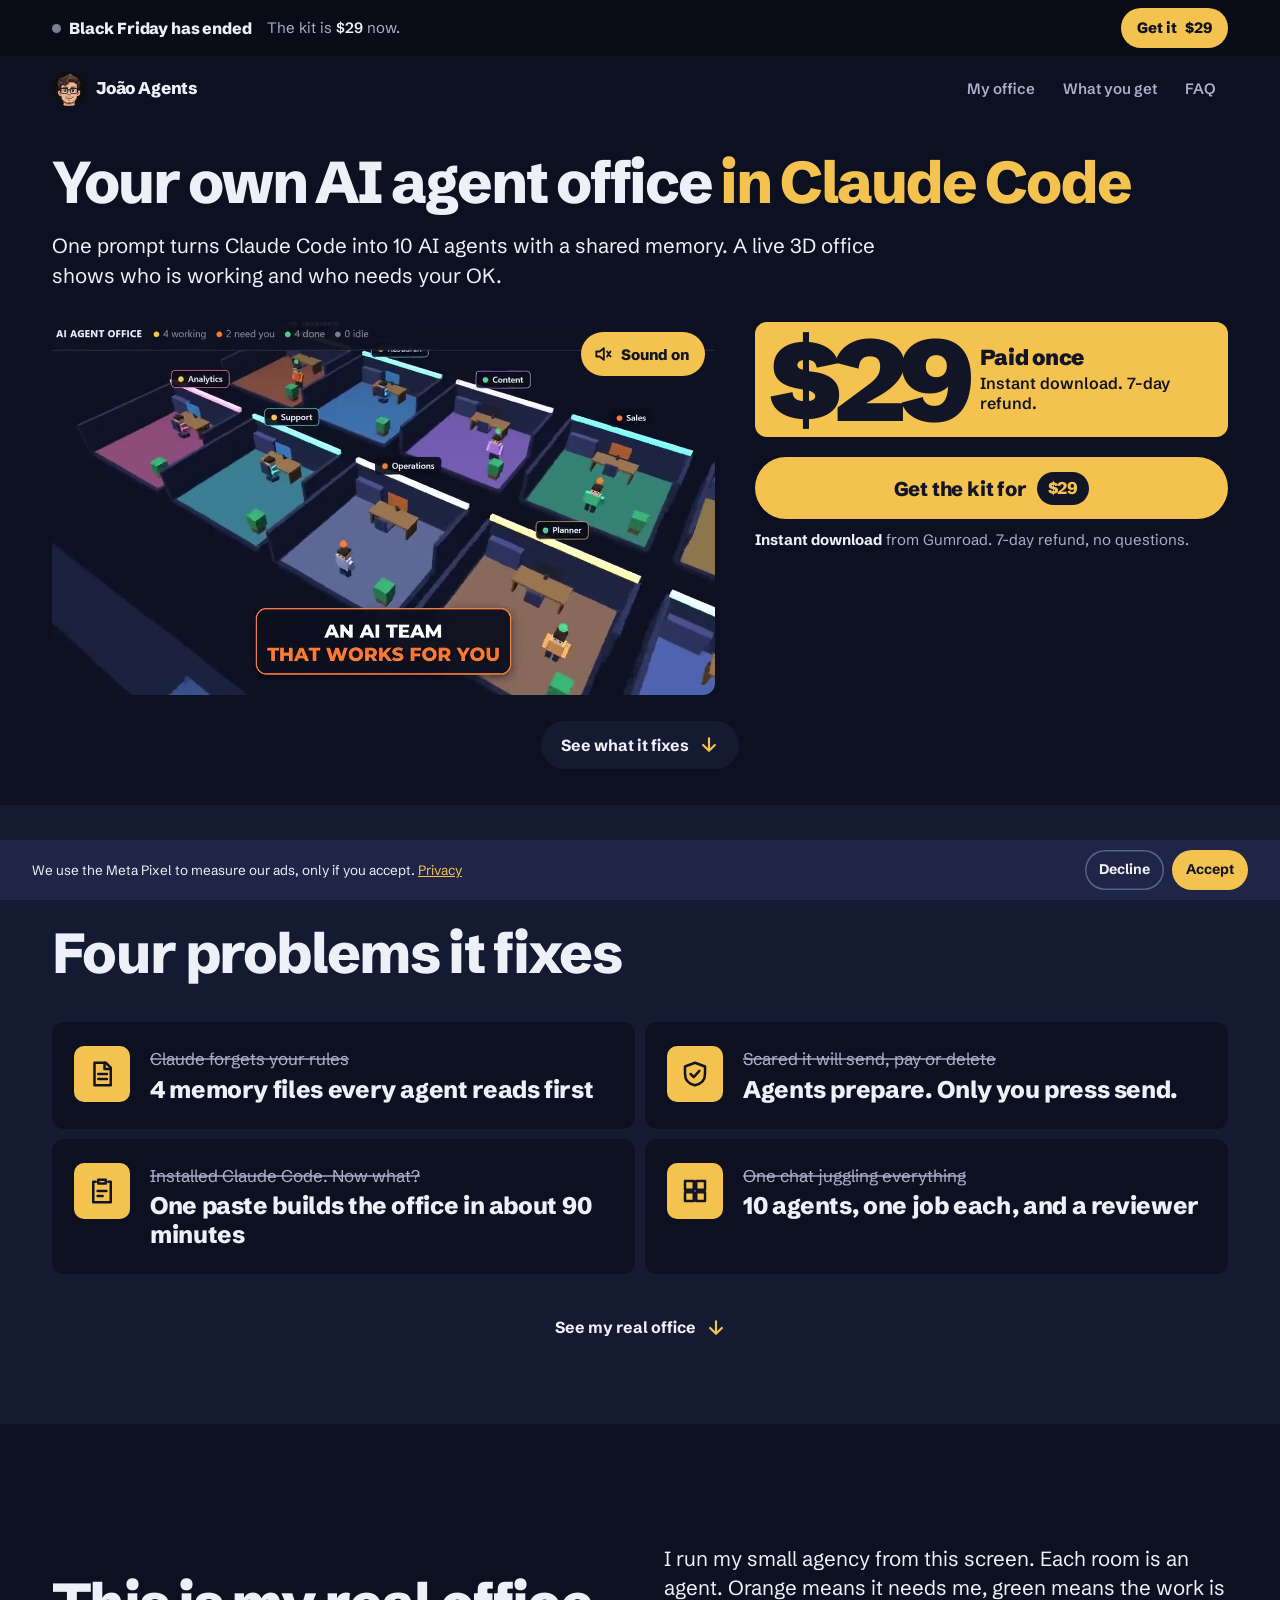
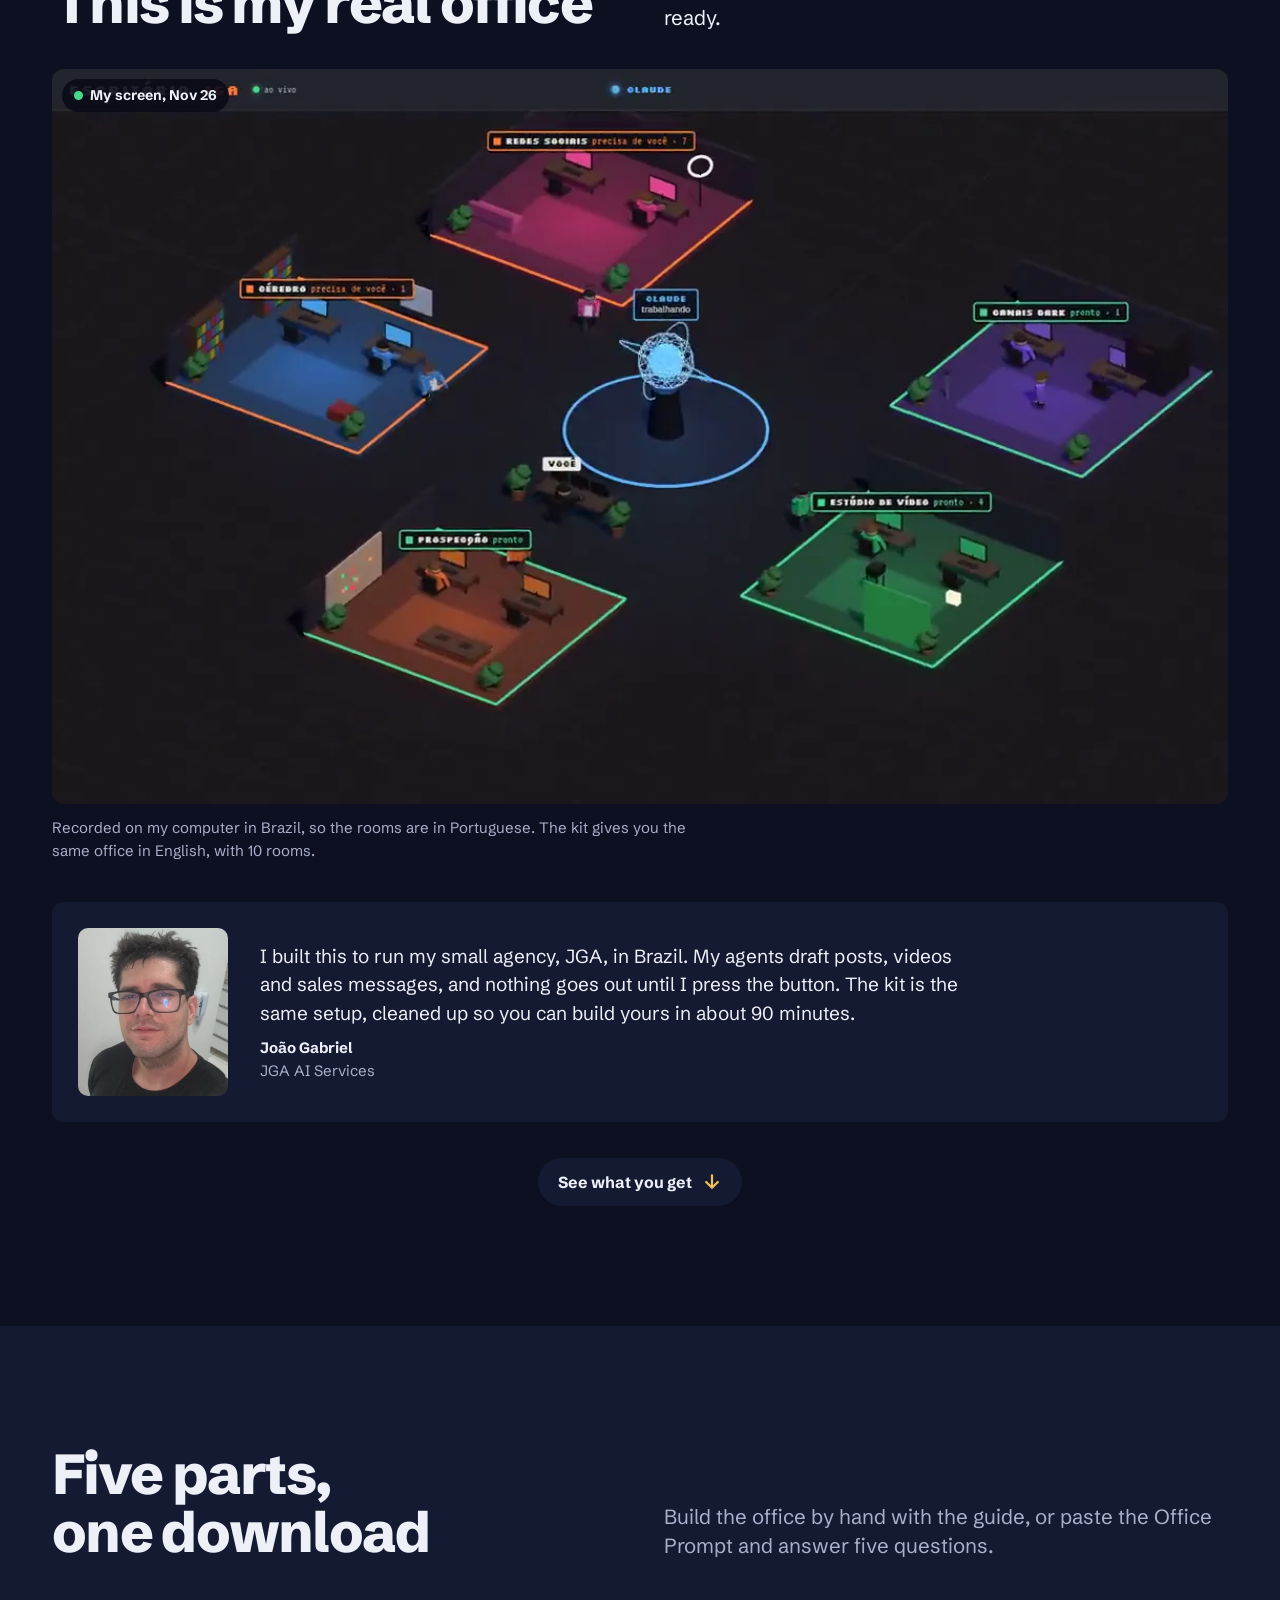
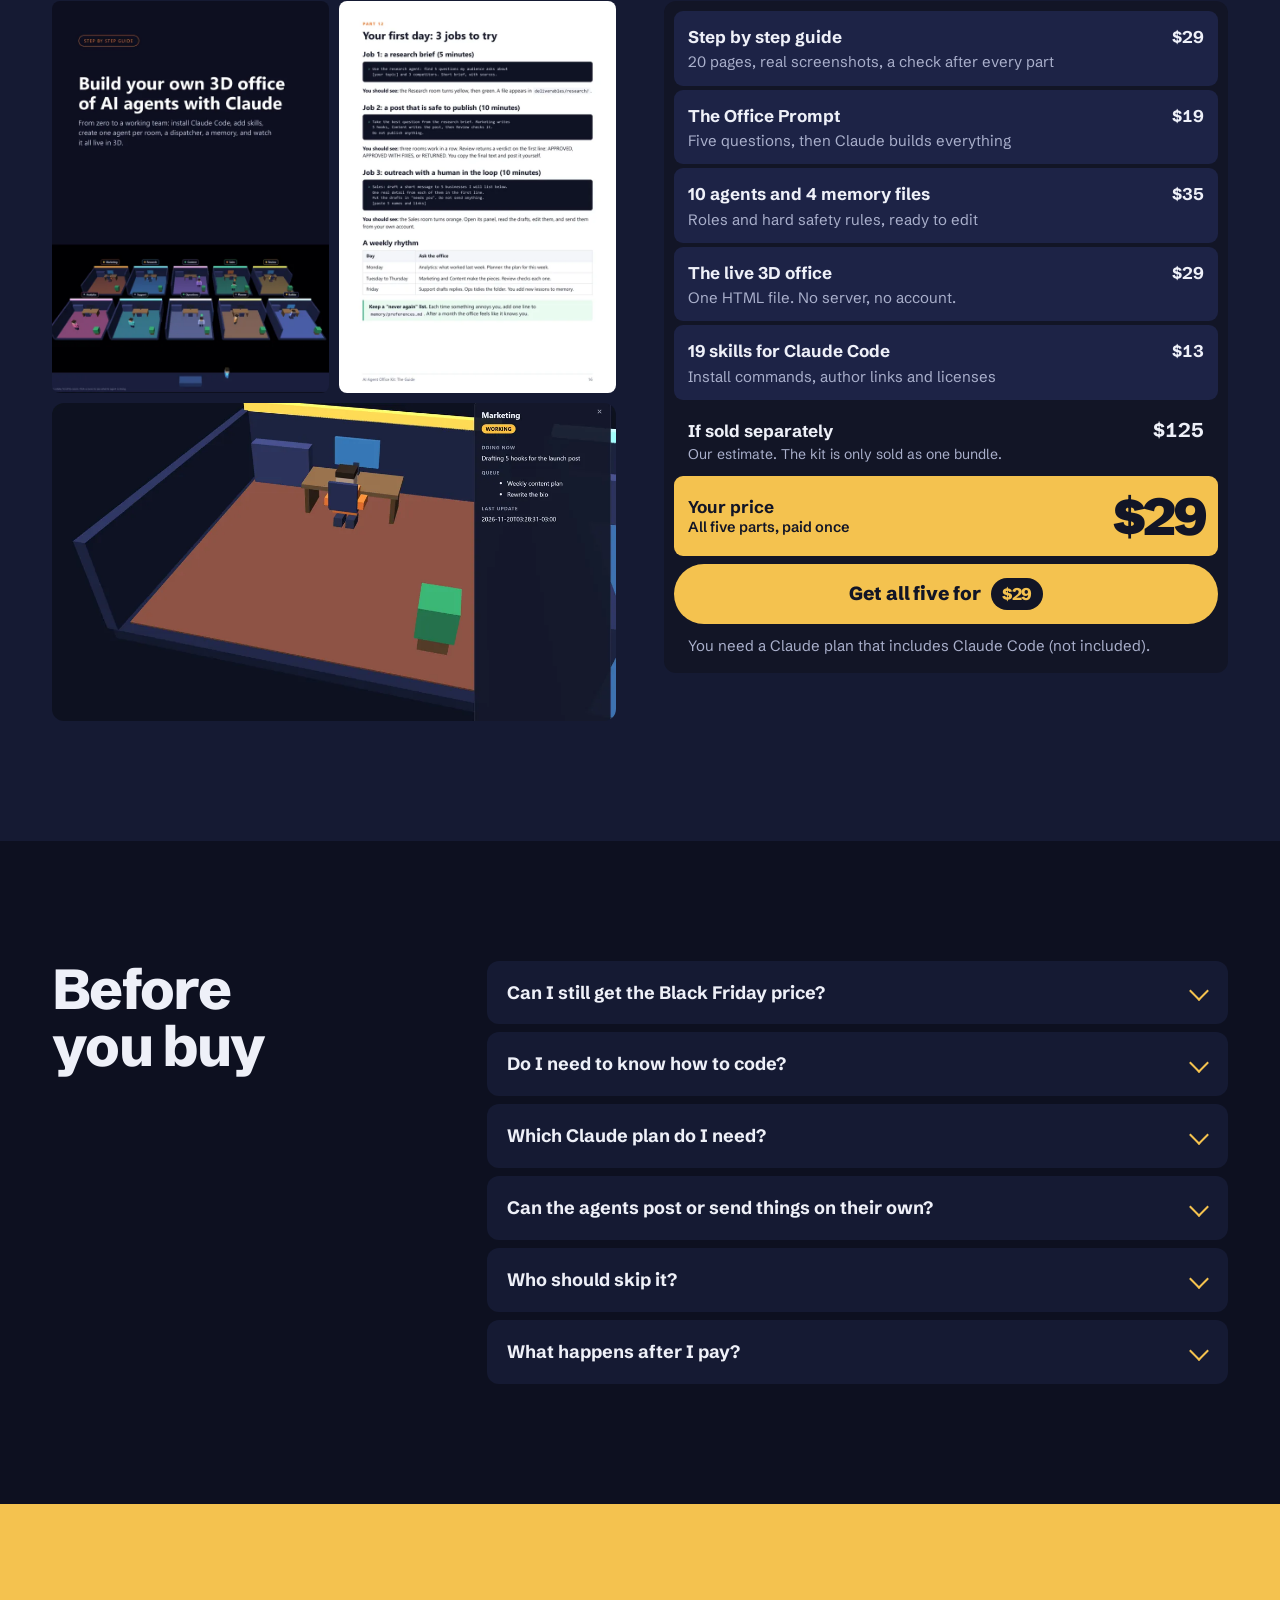
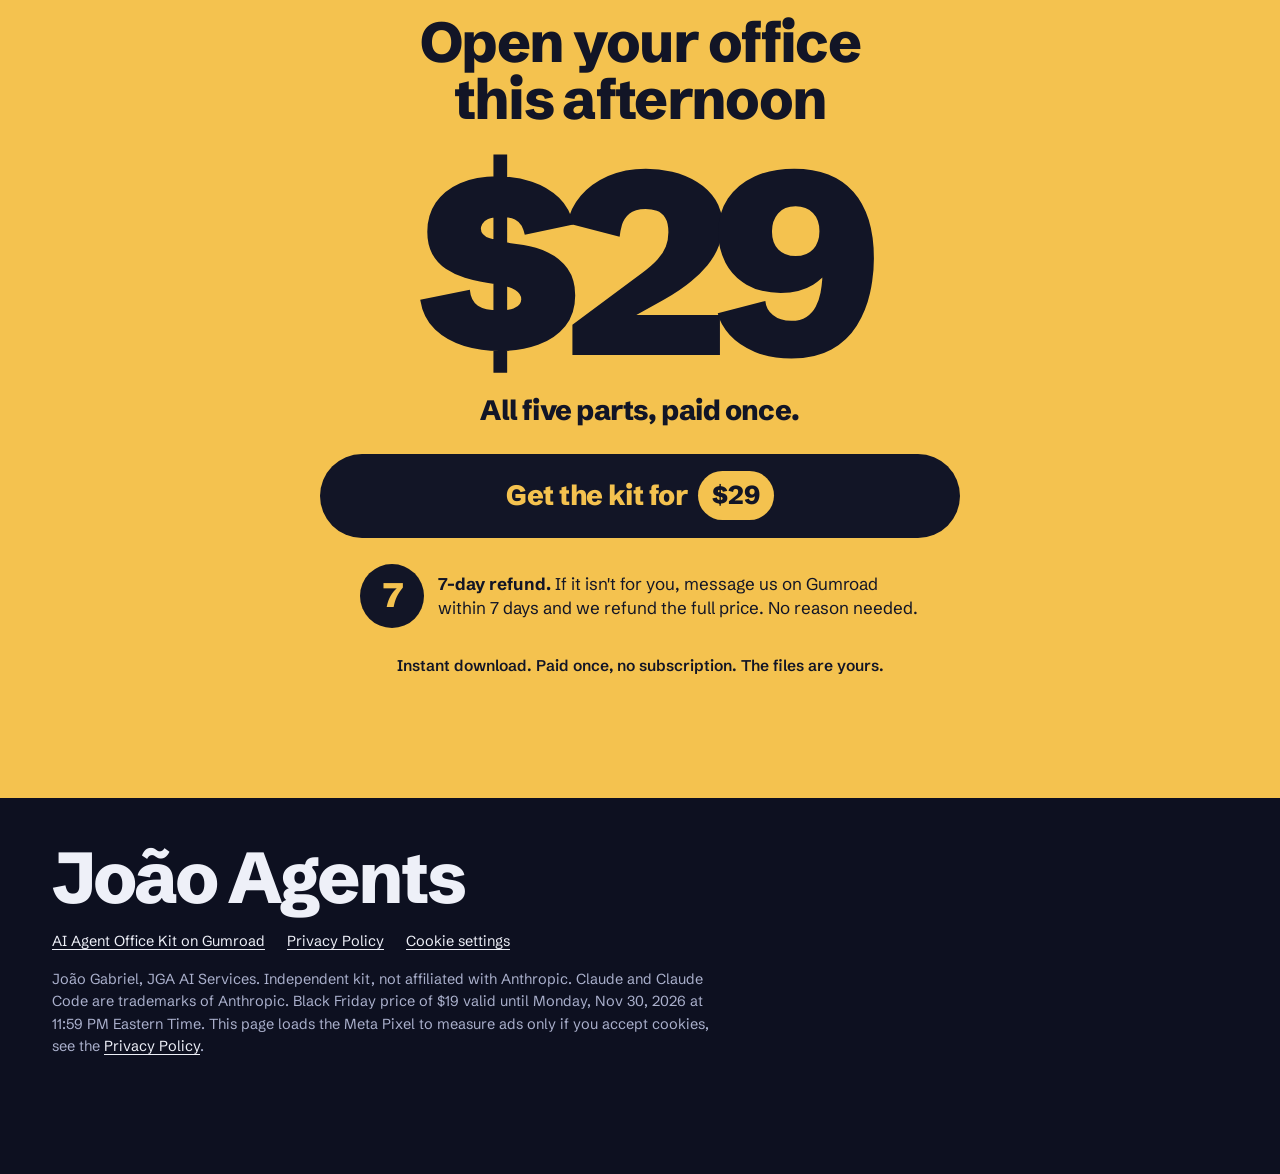
==== commit 369a361c: "Atualiza a página (26/11 12:58)" ====
--- a/bf/index.html
+++ b/bf/index.html
@@ -12,9 +12,7 @@
 <meta property="og:url" content="https://gojira1998.github.io/joaoagents/bf/">
 <link rel="icon" href="assets/joao.jpg">
 <link rel="preconnect" href="https://fonts.googleapis.com"><link rel="preconnect" href="https://fonts.gstatic.com" crossorigin>
-<link href="https://fonts.googleapis.com/css2?family=Schibsted+Grotesk:wght@400..800&display=swap" rel="stylesheet">
-<link rel="preload" as="image" href="assets/office-poster-800.webp" media="(max-width:759px)">
-<link rel="preload" as="image" href="assets/office-poster-1280.webp" media="(min-width:760px)">
+<link href="https://fonts.googleapis.com/css2?family=Schibsted+Grotesk:wght@400..900&display=swap" rel="stylesheet">
 <script>
 /* Black Friday clock. Ends Monday, Nov 30, 2026 at 11:59:59 PM in New York (EST, UTC-5),
    which is 2026-12-01 05:00:00 UTC. From that moment the page shows $29.
@@ -38,7 +36,7 @@
   --gold:#f4c24f; --gold2:#ffd36e;
   --orange:#ff7a2e; --green:#45d98a; --idle:#7a7f96;
   --code:#090b17;
-  --r:12px; --gut:16px; --max:1200px; --barh:58px;
+  --r:12px; --gut:16px; --max:1240px; --barh:58px;
   --ease:cubic-bezier(.2,.7,.2,1);
 }
 *{box-sizing:border-box;margin:0;padding:0}
@@ -49,32 +47,32 @@
 button{font:inherit;color:inherit}
 .w{width:100%;max-width:var(--max);margin:0 auto;padding:0 var(--gut)}
 h1,h2,h3{font-weight:800;letter-spacing:-.03em;text-wrap:balance}
-h1{font-size:clamp(36px,6.2vw,84px);line-height:1;letter-spacing:-.034em}
-h2{font-size:clamp(30px,4.4vw,56px);line-height:1.03}
+h1{font-size:clamp(34px,5vw,72px);line-height:.98;letter-spacing:-.035em}
+h2{font-size:clamp(32px,4.4vw,60px);line-height:1.02}
 h3{font-size:clamp(20px,2vw,25px);line-height:1.15;letter-spacing:-.02em}
-p{max-width:62ch}
-.lead{font-size:clamp(18px,1.55vw,21px);line-height:1.5}
-.small{font-size:14.5px;color:var(--muted)}
-section{padding:88px 0}
+p{max-width:60ch}
+.lead{font-size:clamp(18px,1.6vw,22px);line-height:1.45}
+.small{font-size:15px;color:var(--muted)}
+section{padding:80px 0}
 :focus-visible{outline:3px solid var(--gold);outline-offset:3px;border-radius:4px}
 .num{font-variant-numeric:tabular-nums}
 
 /* phase switch: html[data-phase] is set before paint */
 html[data-phase="after"] .only-bf{display:none!important}
 html:not([data-phase="after"]) .only-after{display:none!important}
+/* Black Friday bonus: hidden until João approves it (switch data-bonus to "on") */
+[data-bonus="off"]{display:none!important}
 
 /* buttons */
-.btn{display:inline-flex;align-items:center;justify-content:center;gap:10px;min-height:58px;padding:0 28px;border-radius:999px;background:var(--gold);color:var(--deep);font-weight:800;font-size:18px;letter-spacing:-.01em;text-decoration:none;border:0;cursor:pointer;transition:transform .2s var(--ease),background .2s}
+.btn{display:inline-flex;align-items:center;justify-content:center;gap:10px;min-height:60px;padding:0 28px;border-radius:999px;background:var(--gold);color:var(--deep);font-weight:800;font-size:19px;letter-spacing:-.01em;text-decoration:none;border:0;cursor:pointer;transition:transform .2s var(--ease),background .2s}
 .btn:hover{background:var(--gold2);transform:translateY(-2px)}
 .btn:active{transform:translateY(0) scale(.98)}
-.btn .px{display:inline-block;padding:3px 10px;border-radius:999px;background:var(--deep);color:var(--gold);font-size:16px}
+.btn .px{display:inline-block;padding:3px 11px;border-radius:999px;background:var(--deep);color:var(--gold);font-size:17px}
 .btn.dark{background:var(--deep);color:var(--gold)}
 .btn.dark:hover{background:#1f2440}
 .btn.dark .px{background:var(--gold);color:var(--deep)}
-.buyrow{margin-top:36px;display:flex;flex-wrap:wrap;align-items:center;gap:12px 20px}
-.buyrow .small b{color:var(--ink);font-weight:600}
-
-/* Black Friday bar: built like the top bar of the 3D office */
+
+/* fixed Black Friday bar (unchanged behaviour) */
 .bf{position:fixed;top:0;left:0;right:0;z-index:50;height:var(--barh);background:var(--code);display:flex;align-items:center}
 .bf .w{display:flex;align-items:center;gap:12px}
 .bf .t{flex:1;min-width:0;display:grid;gap:1px;line-height:1.25}
@@ -90,7 +88,7 @@
 @keyframes blink{to{visibility:hidden}}
 
 /* header */
-.top{padding:10px 0 6px}
+.top{padding:8px 0}
 .top .w{display:flex;align-items:center;gap:12px}
 .brand{display:flex;align-items:center;gap:10px;text-decoration:none;font-weight:800;font-size:17px;letter-spacing:-.01em}
 .brand img{width:34px;height:34px;border-radius:50%}
@@ -99,187 +97,140 @@
 .top nav a:hover{background:var(--bg2);color:var(--ink)}
 .top nav a.hide-m{display:none}
 
+/* the Black Friday tape */
+.tape{background:var(--gold);color:var(--deep);overflow:hidden;white-space:nowrap;height:42px;display:flex;align-items:center}
+.tape .run{display:flex;flex:none;animation:tape 26s linear infinite}
+.tape span{flex:none;font-weight:900;font-size:18px;letter-spacing:-.005em;text-transform:uppercase;padding-right:28px;display:inline-flex;align-items:center;gap:28px}
+.tape span i{width:9px;height:9px;border-radius:50%;background:var(--deep);flex:none}
+@keyframes tape{to{transform:translateX(-50%)}}
+
 /* hero */
-.hero{padding:6px 0 64px}
-.hero .w{display:grid;gap:20px}
-.hero h1{margin-top:6px}
-.hero .lead{margin-top:14px}
-.deal{margin-top:20px;padding:14px 16px;border-radius:var(--r);background:var(--bg3);display:grid;gap:10px}
-.deal p{font-size:15.5px;line-height:1.4;max-width:none}
-.deal p b{font-weight:700}
+.hero{padding:18px 0 28px;background:var(--bg)}
+.hero .w{display:grid;gap:18px}
+.film{position:relative;margin:0 calc(var(--gut) * -1);background:var(--code);aspect-ratio:16/9;overflow:hidden}
+.film video{width:100%;height:100%;object-fit:cover}
+.snd{position:absolute;right:10px;top:10px;display:inline-flex;align-items:center;gap:8px;min-height:44px;padding:0 16px 0 12px;border-radius:999px;border:0;background:var(--gold);color:var(--deep);font-weight:800;font-size:15px;cursor:pointer;transition:transform .2s var(--ease),background .2s}
+.snd:hover{background:var(--gold2)}
+.snd:active{transform:scale(.96)}
+.snd svg{width:20px;height:20px;flex:none}
+.snd .on{display:none}
+.snd[aria-pressed="true"] .on{display:block}
+.snd[aria-pressed="true"] .off{display:none}
+.hero h1 span{color:var(--gold)}
+.tag{display:flex;align-items:center;gap:14px;background:var(--gold);color:var(--deep);border-radius:var(--r);padding:8px 16px 8px 14px}
+.tag strong{font-size:clamp(76px,9vw,140px);font-weight:900;line-height:.86;letter-spacing:-.06em;font-variant-numeric:tabular-nums;flex:none}
+.tag p{font-size:16px;line-height:1.3;font-weight:600}
+.tag p b{display:block;font-size:clamp(19px,1.7vw,24px);font-weight:900;letter-spacing:-.02em;line-height:1.1;margin-bottom:3px}
+.hero .buy{display:grid;gap:10px}
+.hero .buy .btn{width:100%;min-height:62px;font-size:20px}
+.hero .note{font-size:15px;color:var(--muted);line-height:1.45}
+.hero .note b{color:var(--ink);font-weight:700}
 .clock{display:flex;gap:6px;align-items:stretch}
-.clock div{flex:1;min-width:0;background:var(--bg);border-radius:8px;padding:6px 4px 5px;text-align:center}
+.clock div{flex:1;min-width:0;background:var(--bg3);border-radius:8px;padding:6px 4px 5px;text-align:center}
 .clock strong{display:block;font-size:26px;font-weight:800;letter-spacing:-.02em;line-height:1.05;font-variant-numeric:tabular-nums;color:var(--gold)}
 .clock small{display:block;font-size:12.5px;color:var(--muted)}
-.hero .cta{margin-top:16px;display:grid;gap:10px;justify-items:start}
-.hero .cta .btn{width:100%}
-.hero .note{font-size:14.5px;color:var(--muted);line-height:1.45}
-.hero .note b{color:var(--ink);font-weight:600}
-.media{position:relative;border-radius:var(--r);overflow:hidden;background:var(--code);aspect-ratio:16/10}
-.media video,.media img{width:100%;height:100%;object-fit:cover}
-.media figcaption{position:absolute;left:10px;bottom:10px;padding:5px 11px;border-radius:999px;background:rgba(9,11,23,.88);font-size:13px;font-weight:600;display:flex;align-items:center;gap:7px}
-.media figcaption i{width:8px;height:8px;border-radius:50%;background:var(--green)}
-
-/* pains and fixes */
-.prob{background:var(--bg2)}
-.prob .head{display:grid;gap:14px;margin-bottom:36px}
-.pairs{display:grid;gap:14px}
-.pair{display:grid;gap:2px;border-radius:var(--r);overflow:hidden}
-.pair>div{padding:18px 20px}
-.pair .was{background:var(--bg)}
-.pair .now{background:var(--bg3)}
-.pair .was p{color:var(--muted);font-size:16px;display:grid;grid-template-columns:18px 1fr;gap:10px}
-.pair .was p::before{content:"";width:10px;height:10px;border-radius:50%;background:var(--idle);margin-top:7px}
-.pair .now p{font-size:16.5px;display:grid;grid-template-columns:18px 1fr;gap:10px}
-.pair .now p::before{content:"";width:10px;height:10px;border-radius:50%;background:var(--green);margin-top:7px}
-.pair .now b{font-weight:700}
-
-/* tour */
-.tour .w{display:grid;gap:28px}
-.tour .media{aspect-ratio:16/9}
-.legend{list-style:none;display:grid;gap:10px;margin-top:22px}
-.legend li{display:grid;grid-template-columns:auto 1fr;gap:14px;align-items:center;font-size:16px}
-.tag{display:inline-flex;align-items:center;gap:8px;min-width:112px;padding:5px 12px 5px 10px;border-radius:999px;background:var(--bg3);font-size:14px;font-weight:600;white-space:nowrap}
-.tag i{width:9px;height:9px;border-radius:50%;background:var(--s,var(--idle));flex:none}
-
-/* dispatcher demo */
-.demo{background:var(--bg2)}
-.demo .w{display:grid;grid-template-columns:minmax(0,1fr);gap:32px}
-.demo .intro{margin-top:14px;color:var(--muted)}
-.jobs{display:grid;gap:10px;margin-top:24px}
-.job{display:flex;align-items:center;gap:12px;min-height:54px;padding:10px 18px;border-radius:999px;background:var(--bg);border:0;text-align:left;font-size:16.5px;font-weight:600;cursor:pointer;transition:background .2s,transform .2s var(--ease)}
-.job:hover{background:var(--bg3)}
-.job:active{transform:scale(.985)}
-.job[aria-pressed="true"]{background:var(--gold);color:var(--deep)}
-.job i{width:10px;height:10px;border-radius:50%;background:var(--c);flex:none}
-.own{display:flex;gap:8px;margin-top:4px}
-.own input{flex:1;min-width:0;min-height:54px;padding:0 20px;border-radius:999px;border:2px solid var(--bg3);background:var(--bg);color:var(--ink);font:inherit;font-size:16.5px}
-.own input::placeholder{color:#8a90ad}
-.own input:focus{outline:none;border-color:var(--gold)}
-.own button{min-height:54px;padding:0 20px;border-radius:999px;border:0;background:var(--bg3);font-weight:700;cursor:pointer}
-.own button:hover{background:#28305c}
-.board{background:var(--code);border-radius:var(--r);padding:16px;align-self:start}
-.board .bar{display:flex;flex-wrap:wrap;gap:6px 14px;align-items:center;padding:2px 2px 14px;font-size:14px;color:var(--muted)}
-.board .bar b{color:var(--ink);font-size:14px;margin-right:4px}
-.board .bar span{display:inline-flex;align-items:center;gap:6px}
-.board .bar span i{width:8px;height:8px;border-radius:50%}
-.board .bar em{font-style:normal}
-.rooms{display:grid;grid-template-columns:repeat(2,1fr);gap:8px}
-.room{position:relative;border-radius:10px;padding:12px 12px 12px 14px;background:color-mix(in srgb,var(--c) 22%,#151a33);min-height:64px;display:flex;flex-direction:column;justify-content:space-between;gap:8px;transition:background .3s}
-.room::before{content:"";position:absolute;left:0;top:10px;bottom:10px;width:4px;border-radius:0 4px 4px 0;background:var(--c)}
-.room b{font-size:15px;font-weight:700}
-.room span{display:inline-flex;align-items:center;gap:6px;font-size:13.5px;color:var(--muted)}
-.room span i{width:8px;height:8px;border-radius:50%;background:var(--idle)}
-.room[data-s="working"] span i{background:var(--gold)}
-.room[data-s="waiting"] span i{background:var(--orange)}
-.room[data-s="done"] span i{background:var(--green)}
-.room[data-s="working"],.room[data-s="waiting"],.room[data-s="done"]{background:color-mix(in srgb,var(--c) 40%,#151a33)}
-.room[data-s="working"] span,.room[data-s="waiting"] span,.room[data-s="done"] span{color:var(--ink)}
-.room[data-s="waiting"]{box-shadow:inset 0 0 0 2px var(--orange)} /* taste-skill-ignore: inset ring = status outline, not a shadow */
-.log{margin-top:12px;min-height:150px;border-radius:10px;background:var(--bg);padding:14px 16px;font-size:15px;line-height:1.5;display:grid;gap:6px;align-content:start}
-.log p{max-width:none}
-.log .you{color:var(--gold)}
-.log .ask{color:var(--orange);font-weight:600}
-.log .hint{color:var(--muted)}
-.log p.in{animation:in .35s var(--ease)}
-@keyframes in{from{opacity:0;transform:translateY(6px)}to{opacity:1;transform:none}}
-.oculto{position:absolute;left:-9999px;opacity:0}
-
-/* inside */
-.inside .head{display:grid;gap:14px;margin-bottom:24px}
-.inside .head p{color:var(--muted)}
-.item{display:grid;gap:20px;padding:36px 0}
-.item .tx p{margin-top:10px}
-.item .tx .small{margin-top:12px}
-.pages{display:grid;grid-template-columns:1fr 1fr;gap:12px}
-.pages img{border-radius:8px;background:#fff}
-pre{background:var(--code);border-radius:var(--r);padding:18px 18px 20px;overflow-x:auto;font:13.5px/1.6 ui-monospace,SFMono-Regular,Menlo,Consolas,monospace;color:#d9dcf0;white-space:pre-wrap;word-break:break-word}
-pre .c{color:var(--gold)}
-pre .m{color:#8a90ad}
-.agents{list-style:none;display:grid;gap:8px}
-.agents li{display:grid;grid-template-columns:14px 112px 1fr;gap:12px;align-items:baseline;padding:10px 14px;border-radius:10px;background:var(--bg2);font-size:15.5px}
-.agents li::before{content:"";width:12px;height:12px;border-radius:3px;background:var(--c);transform:translateY(1px)}
-.agents b{font-weight:700}
-.agents span{color:var(--muted)}
-.shot{border-radius:var(--r);overflow:hidden;background:var(--code)}
-.shot img{width:100%;height:100%;object-fit:cover}
-figcaption.cap{margin-top:10px;font-size:15px;color:var(--muted)}
-figcaption.cap b{color:var(--ink);font-weight:600}
-.skills{list-style:none;display:flex;flex-wrap:wrap;gap:8px}
-.skills li{padding:8px 14px;border-radius:999px;background:var(--bg2);font-size:15px;font-weight:600}
-.skills li.more{background:transparent;color:var(--muted);padding-left:4px}
-
-/* fit */
-.fit{background:var(--bg2)}
-.fit .w{display:grid;gap:30px}
-.cols{display:grid;gap:14px}
-.cols>div{padding:24px;border-radius:var(--r);background:var(--bg)}
-.cols h3{font-size:21px;margin-bottom:14px}
-.cols ul{list-style:none;display:grid;gap:12px}
-.cols li{display:grid;grid-template-columns:16px 1fr;gap:12px;font-size:16.5px}
-.cols li::before{content:"";width:10px;height:10px;border-radius:50%;margin-top:8px;background:var(--green)}
-.cols .no li::before{background:var(--idle)}
-.fit .buyrow{margin-top:8px}
-
-/* price and value stack */
-.price{background:var(--gold);color:var(--deep)}
-.price .w{display:grid;gap:28px}
-.price .stack{order:1}
-.price .pbuy{order:2}
-.price h2{max-width:13ch}
-.price .intro{margin-top:16px;font-size:17px}
-.stack{background:var(--deep);color:var(--ink);border-radius:var(--r);padding:8px}
+.hero .lead{color:var(--ink)}
+
+/* scroll cue */
+.cue{display:flex;justify-content:center;padding:6px 0 0}
+.cue a{display:inline-flex;align-items:center;gap:10px;min-height:48px;padding:0 20px;border-radius:999px;background:var(--bg2);color:var(--ink);font-weight:700;font-size:16px;text-decoration:none;transition:background .2s}
+.cue a:hover{background:var(--bg3)}
+.cue svg{width:20px;height:20px;color:var(--gold);animation:nudge 1.4s var(--ease) infinite}
+@keyframes nudge{0%,100%{transform:translateY(-2px)}50%{transform:translateY(5px)}}
+.on-gold .cue a{background:var(--deep);color:var(--gold)}
+
+/* problems and fixes */
+.prob{background:var(--bg2);padding-bottom:56px}
+.prob h2{margin-bottom:28px}
+.fixes{list-style:none;display:grid;gap:10px}
+.fixes li{display:grid;grid-template-columns:48px 1fr;gap:16px;align-items:start;padding:18px 18px 18px 16px;border-radius:var(--r);background:var(--bg)}
+.fixes .ic{width:48px;height:48px;border-radius:10px;background:var(--gold);color:var(--deep);display:grid;place-items:center}
+.fixes .ic svg{width:26px;height:26px}
+.fixes s{display:block;color:var(--muted);font-size:16px;text-decoration-color:rgba(170,176,204,.7);text-decoration-thickness:1.5px}
+.fixes b{display:block;font-size:clamp(20px,1.9vw,24px);font-weight:800;line-height:1.2;letter-spacing:-.015em;margin-top:3px}
+.prob .cue{padding-top:30px}
+
+/* real office */
+.real h2{max-width:16ch}
+.real .lead{margin-top:14px}
+.real .head{display:grid;gap:4px;margin-bottom:26px}
+.screen{position:relative;margin:0 calc(var(--gut) * -1);overflow:hidden;background:#14151c;aspect-ratio:1120/700}
+.screen video{width:100%;height:100%;object-fit:cover}
+.screen .live{position:absolute;left:10px;top:10px;display:inline-flex;align-items:center;gap:7px;padding:6px 12px;border-radius:999px;background:rgba(9,11,23,.9);font-size:14px;font-weight:700}
+.screen .live i{width:9px;height:9px;border-radius:50%;background:var(--green);animation:blink 1.6s steps(2,start) infinite}
+.cap{margin-top:12px;font-size:15px;color:var(--muted);max-width:75ch}
+.key{list-style:none;display:flex;flex-wrap:wrap;gap:8px 18px;margin-top:12px;font-size:15px}
+.key li{display:inline-flex;align-items:center;gap:8px}
+.key i{width:12px;height:12px;border-radius:3px;background:var(--c)}
+.me{margin-top:40px;display:grid;grid-template-columns:84px 1fr;grid-template-areas:"i s" "p p";gap:16px 16px;align-items:center;background:var(--bg2);border-radius:var(--r);padding:18px}
+.me img{grid-area:i;width:84px;height:94px;object-fit:cover;border-radius:10px}
+.me .say{grid-area:p}
+.me .sig{grid-area:s}
+.me p{font-size:17px;line-height:1.5}
+.me .sig{font-size:15px;color:var(--muted)}
+.me .sig b{color:var(--ink)}
+.real .cue{padding-top:36px}
+
+/* what you get + price */
+.kit{background:var(--bg2)}
+.kit .w{display:grid;gap:28px}
+.kit .stack{order:2}.kit .pics{order:3}.kit .hd{order:1}
+.kit .lead{margin-top:14px;color:var(--muted)}
+.pics{display:grid;grid-template-columns:1fr 1fr;gap:10px}
+.pics img{border-radius:8px;background:#fff}
+.pics .wide{grid-column:1/-1;border-radius:var(--r);overflow:hidden;background:var(--code);aspect-ratio:1100/619}
+.pics .wide img{width:100%;height:100%;object-fit:cover;border-radius:0}
+.stack{background:var(--deep);border-radius:var(--r);padding:8px}
 .stack ul{list-style:none;display:grid;gap:4px}
-.stack li{display:grid;grid-template-columns:1fr auto;gap:4px 16px;padding:14px 14px;border-radius:9px;background:var(--bg2)}
-.stack li b{font-size:16.5px;font-weight:700}
-.stack li span{grid-column:1;font-size:14.5px;color:var(--muted);line-height:1.4}
+.stack li{display:grid;grid-template-columns:1fr auto;gap:2px 16px;padding:13px 14px;border-radius:9px;background:var(--bg3)}
+.stack li b{font-size:17px;font-weight:700}
+.stack li span{grid-column:1;font-size:15px;color:var(--muted);line-height:1.35}
 .stack li em{grid-row:1;grid-column:2;font-style:normal;font-weight:700;font-size:17px;font-variant-numeric:tabular-nums}
-.stack .total{display:flex;justify-content:space-between;align-items:baseline;gap:12px;padding:16px 14px 10px;font-size:17px;font-weight:700}
+.stack .total{display:flex;justify-content:space-between;align-items:baseline;gap:12px;padding:14px 14px 10px;font-size:17px;font-weight:700}
 .stack .total em{font-style:normal;font-variant-numeric:tabular-nums;font-size:20px}
 .stack .total small{display:block;font-weight:400;font-size:14px;color:var(--muted)}
-.stack .now{display:flex;justify-content:space-between;align-items:center;gap:12px;padding:16px 14px;border-radius:9px;background:var(--gold);color:var(--deep)}
+.stack .now{display:flex;justify-content:space-between;align-items:center;gap:12px;padding:14px;border-radius:9px;background:var(--gold);color:var(--deep)}
 .stack .now b{font-size:17px;line-height:1.25}
-.stack .now b small{display:block;font-weight:600;font-size:14px}
-.stack .now strong{font-size:44px;font-weight:800;letter-spacing:-.04em;line-height:1;font-variant-numeric:tabular-nums}
-.stack .then{padding:12px 14px 8px;font-size:15px;color:var(--muted)}
+.stack .now b small{display:block;font-weight:600;font-size:14.5px}
+.stack .now strong{font-size:52px;font-weight:900;letter-spacing:-.05em;line-height:1;font-variant-numeric:tabular-nums}
+.stack .btn{width:100%;margin-top:8px}
+.stack .then{padding:10px 14px 6px;font-size:15px;color:var(--muted)}
 .stack .then b{color:var(--ink)}
-.price .big{font-size:clamp(84px,14vw,170px);font-weight:800;letter-spacing:-.05em;line-height:.9;margin-top:18px;font-variant-numeric:tabular-nums}
-.price .big small{font-size:20px;letter-spacing:-.01em;font-weight:700;margin-left:10px}
-.price .ends{margin-top:12px;font-size:17px;font-weight:600}
-.price .btn{width:100%;margin-top:24px}
-.price .after{margin-top:12px;font-size:15px}
-.price .need{margin-top:14px;font-size:15px}
-
-/* guarantee */
-.guar .w{display:grid;gap:26px;align-items:center}
-.seal{display:grid;place-items:center;aspect-ratio:1;max-width:260px;width:62%;border-radius:50%;background:var(--bg3);text-align:center}
-.seal strong{display:block;font-size:clamp(84px,11vw,132px);font-weight:800;line-height:.85;letter-spacing:-.05em;color:var(--gold)}
-.seal span{display:block;font-size:18px;font-weight:700;margin-top:6px}
-.guar p+p{margin-top:12px}
-.guar .lead{margin-top:16px}
-.facts{list-style:none;display:flex;flex-wrap:wrap;gap:8px;margin-top:22px}
-.facts li{padding:8px 14px;border-radius:999px;background:var(--bg2);font-size:15px;font-weight:600}
+
+/* Black Friday bonus (hidden by default) */
+.bonus{background:var(--bg);padding:56px 0}
+.bonus .box{display:grid;gap:18px;border-radius:var(--r);background:var(--bg3);padding:22px}
+.bonus h2{font-size:clamp(28px,3.4vw,44px)}
+.bonus .ph{aspect-ratio:16/9;border-radius:10px;background:var(--code);display:grid;place-items:center;color:var(--muted);font-size:15px;text-align:center;padding:16px}
 
 /* faq */
-.faq{background:var(--bg2)}
-.faq .w{display:grid;gap:28px}
+.faq .w{display:grid;gap:26px}
 .qs{display:grid;gap:8px}
-details{border-radius:var(--r);background:var(--bg)}
-summary{list-style:none;cursor:pointer;padding:18px 56px 18px 20px;font-weight:700;font-size:17px;position:relative}
+details{border-radius:var(--r);background:var(--bg2)}
+summary{list-style:none;cursor:pointer;padding:18px 56px 18px 20px;font-weight:700;font-size:18px;position:relative}
 summary::-webkit-details-marker{display:none}
 summary::after{content:"";position:absolute;right:22px;top:50%;width:12px;height:12px;margin-top:-8px;border-right:2.5px solid var(--gold);border-bottom:2.5px solid var(--gold);transform:rotate(45deg);transition:transform .25s var(--ease)}
 details[open] summary::after{transform:rotate(225deg);margin-top:-2px}
-details>div{padding:0 20px 20px;font-size:16.5px}
+details>div{padding:0 20px 20px;font-size:17px}
 details a{color:var(--gold)}
 
-/* final */
-.final{padding:100px 0 92px}
-.final .w{display:grid;gap:36px}
-.final .tx{display:grid;gap:20px;justify-items:start;align-content:center}
-.final p{color:var(--muted)}
-.final .media{display:none}
-
-footer{background:var(--bg2);padding:44px 0 56px;font-size:14.5px;color:var(--muted)}
+/* final close: the loudest block on the page */
+.close{background:var(--gold);color:var(--deep);padding:72px 0 76px}
+.close .w{display:grid;gap:22px;justify-items:center;text-align:center}
+.close h2{max-width:15ch}
+.close .big{font-size:clamp(120px,22vw,260px);font-weight:900;letter-spacing:-.06em;line-height:.82;font-variant-numeric:tabular-nums}
+.close .save{font-size:clamp(20px,2.2vw,28px);font-weight:800;letter-spacing:-.02em;line-height:1.2}
+.close .clock{width:100%;max-width:560px}
+.close .clock div{background:var(--deep)}
+.close .clock strong{font-size:clamp(30px,4vw,44px)}
+.close .btn{width:100%;max-width:640px;min-height:84px;font-size:clamp(22px,2.4vw,28px);padding:0 24px}
+.close .btn .px{font-size:clamp(20px,2.2vw,26px);padding:4px 14px}
+.close .refund{display:flex;align-items:center;gap:14px;text-align:left;max-width:560px}
+.close .refund strong{flex:none;display:grid;place-items:center;width:64px;height:64px;border-radius:50%;background:var(--deep);color:var(--gold);font-size:34px;font-weight:900;letter-spacing:-.04em}
+.close .refund p{font-size:17px;line-height:1.4}
+.close .facts{font-size:15.5px;font-weight:600}
+
+footer{background:var(--bg);padding:44px 0 56px;font-size:14.5px;color:var(--muted)}
 footer .w{display:grid;gap:16px}
 footer .name{font-size:clamp(34px,7vw,72px);font-weight:800;letter-spacing:-.04em;color:var(--ink);line-height:1}
 footer .fine{max-width:75ch}
@@ -287,7 +238,7 @@
 footer a,.linkbtn{color:var(--ink);text-underline-offset:3px}
 .linkbtn{background:none;border:0;padding:0;font:inherit;text-decoration:underline;cursor:pointer}
 
-/* cookie notice */
+/* cookie notice (unchanged) */
 .ck{position:fixed;left:0;right:0;bottom:0;z-index:60;background:#1f2547;padding:10px var(--gut) calc(10px + env(safe-area-inset-bottom));display:flex;align-items:center;gap:12px}
 .ck[hidden]{display:none}
 .ck p{flex:1;min-width:0;font-size:13.5px;line-height:1.35;max-width:none}
@@ -302,56 +253,69 @@
 .js .rv{opacity:0;transform:translateY(22px);transition:opacity .6s var(--ease),transform .6s var(--ease);transition-delay:var(--d,0ms)}
 .js .rv.v{opacity:1;transform:none}
 
-@media (max-width:374px){.bf .t span{font-size:12.5px}.bf .go{padding:0 12px}.clock strong{font-size:22px}}
-@media (max-width:599px){pre{font-size:12.5px;padding:16px}.agents li{grid-template-columns:12px 92px 1fr;gap:10px}}
-@media (min-width:600px) and (max-width:759px){.rooms{grid-template-columns:repeat(5,1fr)}}
-@media (min-width:1000px){.rooms{grid-template-columns:repeat(5,1fr)}}
+@media (max-width:374px){.bf .t span{font-size:12.5px}.bf .go{padding:0 12px}.clock strong{font-size:22px}.tag strong{font-size:64px}}
 @media (min-width:600px){
-  .hero .cta .btn,.price .btn{width:auto}
-  .cols{grid-template-columns:1fr 1fr}
-  .pair{grid-template-columns:1fr 1fr}
+  .fixes{grid-template-columns:1fr 1fr}
+  .film,.screen{margin:0;border-radius:var(--r)}
 }
 @media (min-width:760px){
   :root{--gut:32px;--barh:56px}
   body{font-size:18px}
-  section{padding:140px 0}
+  section{padding:120px 0}
   .bf .long{display:inline}
   .bf .short{display:none}
   .bf .t{display:flex;align-items:center;gap:16px}
   .bf .t b{font-size:16px}
   .bf .t span{font-size:15px}
   .bf .go{min-height:40px;font-size:15px}
-  .top{padding:18px 0 8px}
+  .top{padding:12px 0}
   .top nav a.hide-m{display:block}
-  .hero{padding:24px 0 110px}
-  .hero .w{grid-template-columns:minmax(0,5fr) minmax(0,7fr);grid-template-areas:"h h" "l s" "c s";grid-template-rows:auto auto 1fr;column-gap:56px;row-gap:0;align-items:start}
-  .hero .tx{display:contents}
-  .hero h1{grid-area:h;font-size:clamp(56px,5.6vw,88px);margin:6px 0 34px}
-  .hero .lead{grid-area:l;margin-top:0}
-  .hero .tail{grid-area:c}
-  .hero .media{grid-area:s;align-self:start}
-  .prob .head{grid-template-columns:minmax(0,5fr) minmax(0,7fr);gap:56px;align-items:end;margin-bottom:48px}
-  .tour .w{grid-template-columns:minmax(0,7fr) minmax(0,5fr);gap:56px;align-items:center}
-  .demo .w{grid-template-columns:minmax(0,5fr) minmax(0,7fr);gap:56px;align-items:start}
-  .item{grid-template-columns:minmax(0,5fr) minmax(0,7fr);gap:56px;align-items:start;padding:48px 0}
-  .price .w{grid-template-columns:minmax(0,5fr) minmax(0,6fr);grid-template-areas:"ph st" "pb st";grid-template-rows:auto 1fr;column-gap:64px;row-gap:8px;align-items:start}
-  .price .phead{grid-area:ph}
-  .price .pbuy{grid-area:pb}
-  .price .stack{grid-area:st}
-  .hero .note{max-width:52ch}
-  .stack{padding:10px}
-  .guar .w{grid-template-columns:minmax(0,4fr) minmax(0,8fr);gap:64px}
-  .seal{width:100%}
+  .tape{height:52px}
+  .tape span{font-size:22px}
+  .hero{padding:32px 0 36px}
+  .hero .w{grid-template-columns:minmax(0,7fr) minmax(0,5fr);grid-template-areas:"h h" "l l" "f t" "f b" "f c" "f .";grid-template-rows:auto auto auto auto auto 1fr;column-gap:40px;row-gap:16px;align-items:start}
+  .hero h1{grid-area:h;font-size:clamp(44px,4.6vw,68px);max-width:none}
+  .hero .lead{grid-area:l;max-width:64ch;margin-bottom:12px}
+  .hero .tag{grid-area:t}
+  .hero .buy{grid-area:b}
+  .hero .clock{grid-area:c}
+  .hero .film{grid-area:f;align-self:start}
+  .hero .cue{grid-column:1/-1}
+  .prob{padding-bottom:72px}
+  .prob h2{margin-bottom:40px}
+  .fixes li{padding:24px 24px 24px 22px;grid-template-columns:56px 1fr;gap:20px}
+  .fixes .ic{width:56px;height:56px}
+  .fixes .ic svg{width:30px;height:30px}
+  .fixes s{font-size:17px}
+  .real .head{grid-template-columns:minmax(0,6fr) minmax(0,6fr);gap:48px;align-items:end;margin-bottom:36px}
+  .real .lead{margin-top:0}
+  .me{grid-template-columns:150px minmax(0,1fr);grid-template-areas:"i p" "i s";gap:10px 32px;padding:26px;align-items:end}
+  .me .sig{align-self:start}
+  .me img{width:150px;height:168px}
+  .me p{font-size:19px}
+  .kit .w{grid-template-columns:minmax(0,6fr) minmax(0,6fr);grid-template-areas:"hd hd" "pc st";column-gap:48px;row-gap:40px;align-items:start}
+  .kit .hd{grid-area:hd;display:grid;grid-template-columns:minmax(0,6fr) minmax(0,6fr);gap:48px;align-items:end}
+  .kit .hd .lead{margin-top:0}
+  .kit .pics{grid-area:pc}
+  .kit .stack{grid-area:st;padding:10px}
+  .bonus .box{grid-template-columns:minmax(0,6fr) minmax(0,6fr);gap:36px;padding:36px;align-items:center}
   .faq .w{grid-template-columns:minmax(0,4fr) minmax(0,8fr);gap:64px;align-items:start}
-  .final .w{grid-template-columns:minmax(0,6fr) minmax(0,6fr);gap:64px;align-items:center}
-  .final .media{display:block}
+  .close{padding:110px 0 120px}
+  .close .w{gap:26px}
+}
+@media (min-width:760px) and (max-width:999px){
+  .hero .w{grid-template-columns:minmax(0,1fr);grid-template-areas:"f" "h" "l" "t" "b" "c";grid-template-rows:auto}
+  .hero .lead{margin-bottom:0}
+}
+@media (min-width:1100px){
+  .hero .w{row-gap:20px}
 }
 @media (prefers-reduced-motion:reduce){
   html{scroll-behavior:auto}
   .js .rv{opacity:1;transform:none;transition:none}
-  .log p.in{animation:none}
-  .bf .t b i{animation:none}
-  .btn,.job,.bf .go{transition:none}
+  .bf .t b i,.screen .live i,.cue svg{animation:none}
+  .tape .run{animation:none}
+  .btn,.bf .go,.snd{transition:none}
 }
 </style>
 </head>
@@ -371,266 +335,150 @@
 <header class="top"><div class="w">
   <a class="brand" href="#top"><img src="assets/joao.jpg" alt="" width="34" height="34">João Agents</a>
   <nav aria-label="Main">
-    <a class="hide-m" href="#inside">What you get</a>
-    <a class="hide-m" href="#buy">Price</a>
+    <a class="hide-m" href="#office">My office</a>
+    <a class="hide-m" href="#buy">What you get</a>
     <a href="#faq">FAQ</a>
   </nav>
 </div></header>
 
+<div class="tape only-bf" aria-label="Black Friday: $19 until Monday, Nov 30 at 11:59 PM ET. $29 from Tuesday."><div class="run" aria-hidden="true">
+  <span>Black Friday<i></i>$19 until Monday<i></i>$29 from Tuesday<i></i>Save $10<i></i></span><span>Black Friday<i></i>$19 until Monday<i></i>$29 from Tuesday<i></i>Save $10<i></i></span><span>Black Friday<i></i>$19 until Monday<i></i>$29 from Tuesday<i></i>Save $10<i></i></span><span>Black Friday<i></i>$19 until Monday<i></i>$29 from Tuesday<i></i>Save $10<i></i></span>
+  <span>Black Friday<i></i>$19 until Monday<i></i>$29 from Tuesday<i></i>Save $10<i></i></span><span>Black Friday<i></i>$19 until Monday<i></i>$29 from Tuesday<i></i>Save $10<i></i></span><span>Black Friday<i></i>$19 until Monday<i></i>$29 from Tuesday<i></i>Save $10<i></i></span><span>Black Friday<i></i>$19 until Monday<i></i>$29 from Tuesday<i></i>Save $10<i></i></span>
+</div></div>
+
 <main id="top">
 <section class="hero" aria-labelledby="h1"><div class="w">
-  <div class="tx">
-    <h1 id="h1">Your own AI agent office for <span data-price>$19</span></h1>
-    <p class="lead">One prompt turns Claude Code into 10 AI agents, each with its own job and a shared memory. A live 3D office shows who is working and who needs your OK.</p>
-    <div class="tail">
-      <div class="deal only-bf">
-        <p><b>Black Friday price until Monday, Nov 30 at 11:59 PM ET.</b> On Tuesday it goes to $29.</p>
-        <div class="clock" aria-label="Time left at $19" data-clock>
-          <div><strong data-u="d">4</strong><small>days</small></div>
-          <div><strong data-u="h">12</strong><small>hours</small></div>
-          <div><strong data-u="m">00</strong><small>min</small></div>
-          <div><strong data-u="s">00</strong><small>sec</small></div>
-        </div>
-      </div>
-      <div class="cta">
-        <a class="btn" href="https://lendasgringo.gumroad.com/l/myeirv?wanted=true" target="_blank" rel="noopener" data-buy="hero" id="hero-buy">Get the kit for <span class="px" data-price>$19</span></a>
-        <p class="note"><b>One-time payment.</b> Instant download from Gumroad. 7-day refund.</p>
-      </div>
+  <figure class="film">
+    <video id="hero-video" autoplay muted loop playsinline preload="auto" poster="assets/presentation-poster-after.webp" aria-label="Presentation of the kit: the four problems it fixes, the 3D office with agents working, the memory file, the button only you press, and the five parts inside">
+      <source src="assets/presentation-after-720.mp4" type="video/mp4">
+    </video>
+    <script>/* Black Friday cut has the $19 cover and end card; after the deadline the page keeps the cut without the price */
+    (function(){var v=document.getElementById("hero-video");if(window.BF&&BF.live()){v.poster="assets/presentation-poster-bf.webp";v.querySelector("source").src="assets/presentation-bf-720.mp4";v.load()}})();</script>
+    <button class="snd" type="button" aria-pressed="false" id="snd"><svg class="off" viewBox="0 0 24 24" fill="none" stroke="currentColor" stroke-width="2.2" stroke-linecap="round" stroke-linejoin="round" aria-hidden="true"><path d="M4 9h4l5-4v14l-5-4H4z"/><path d="M17 9l4 6M21 9l-4 6"/></svg><svg class="on" viewBox="0 0 24 24" fill="none" stroke="currentColor" stroke-width="2.2" stroke-linecap="round" stroke-linejoin="round" aria-hidden="true"><path d="M4 9h4l5-4v14l-5-4H4z"/><path d="M16.5 8.5a5 5 0 0 1 0 7M19 6a8.5 8.5 0 0 1 0 12"/></svg><span>Sound on</span></button>
+  </figure>
+
+  <h1 id="h1">Your own AI agent office <span class="only-bf">for Black Friday</span><span class="only-after">in Claude Code</span></h1>
+
+  <div class="tag">
+    <strong data-price>$19</strong>
+    <p class="only-bf"><b>Save $10 before Tuesday</b>Then $29 from Dec 1.</p>
+    <p class="only-after"><b>Paid once</b>Instant download. 7-day refund.</p>
+  </div>
+
+  <div class="buy">
+    <a class="btn" href="https://lendasgringo.gumroad.com/l/myeirv?wanted=true" target="_blank" rel="noopener" data-buy="hero" id="hero-buy">Get the kit for <span class="px" data-price>$19</span></a>
+    <p class="note"><b>Instant download</b> from Gumroad. 7-day refund, no questions.</p>
+  </div>
+
+  <div class="clock only-bf" aria-label="Time left at $19" data-clock>
+    <div><strong data-u="d">4</strong><small>days</small></div>
+    <div><strong data-u="h">12</strong><small>hours</small></div>
+    <div><strong data-u="m">00</strong><small>min</small></div>
+    <div><strong data-u="s">00</strong><small>sec</small></div>
+  </div>
+
+  <p class="lead">One prompt turns Claude Code into 10 AI agents with a shared memory. A live 3D office shows who is working and who needs your OK.</p>
+
+  <div class="cue"><a href="#fixes"><span>See what it fixes</span><svg viewBox="0 0 24 24" fill="none" stroke="currentColor" stroke-width="2.6" stroke-linecap="round" stroke-linejoin="round" aria-hidden="true"><path d="M12 4v15M5 12l7 7 7-7"/></svg></a></div>
+</div></section>
+
+<section class="prob" id="fixes" aria-labelledby="h-prob"><div class="w">
+  <h2 id="h-prob" class="rv">Four problems it fixes</h2>
+  <ul class="fixes">
+    <li class="rv"><span class="ic"><svg viewBox="0 0 24 24" fill="none" stroke="currentColor" stroke-width="2" stroke-linecap="round" stroke-linejoin="round" aria-hidden="true"><path d="M6 3h9l4 4v14H6z"/><path d="M14 3v5h5M9 12h7M9 16h7"/></svg></span><p><s>Claude forgets your rules</s><b>4 memory files every agent reads first</b></p></li>
+    <li class="rv" style="--d:70ms"><span class="ic"><svg viewBox="0 0 24 24" fill="none" stroke="currentColor" stroke-width="2" stroke-linecap="round" stroke-linejoin="round" aria-hidden="true"><path d="M12 3l8 3v6c0 5-3.5 8-8 9-4.5-1-8-4-8-9V6z"/><path d="M8.5 12l2.5 2.5 4.5-5"/></svg></span><p><s>Scared it will send, pay or delete</s><b>Agents prepare. Only you press send.</b></p></li>
+    <li class="rv" style="--d:140ms"><span class="ic"><svg viewBox="0 0 24 24" fill="none" stroke="currentColor" stroke-width="2" stroke-linecap="round" stroke-linejoin="round" aria-hidden="true"><path d="M9 3h6v3H9z"/><path d="M7 4.5H5V21h14V4.5h-2M8.5 12h7M8.5 16h4"/></svg></span><p><s>Installed Claude Code. Now what?</s><b>One paste builds the office in about 90 minutes</b></p></li>
+    <li class="rv" style="--d:210ms"><span class="ic"><svg viewBox="0 0 24 24" fill="none" stroke="currentColor" stroke-width="2" stroke-linecap="round" stroke-linejoin="round" aria-hidden="true"><path d="M4 4h7v7H4zM13 4h7v7h-7zM4 13h7v7H4zM13 13h7v7h-7z"/></svg></span><p><s>One chat juggling everything</s><b>10 agents, one job each, and a reviewer</b></p></li>
+  </ul>
+  <div class="cue"><a href="#office"><span>See my real office</span><svg viewBox="0 0 24 24" fill="none" stroke="currentColor" stroke-width="2.6" stroke-linecap="round" stroke-linejoin="round" aria-hidden="true"><path d="M12 4v15M5 12l7 7 7-7"/></svg></a></div>
+</div></section>
+
+<section class="real" id="office" aria-labelledby="h-real"><div class="w">
+  <div class="head">
+    <h2 id="h-real" class="rv">This is my real office</h2>
+    <p class="lead rv" style="--d:70ms">I run my small agency from this screen. Each room is an agent. Orange means it needs me, green means the work is ready.</p>
+  </div>
+  <figure class="rv" style="--d:120ms">
+    <div class="screen">
+      <video muted loop playsinline preload="none" poster="assets/real-office-poster.webp" aria-label="João's own agent office running on his computer: rooms for social media, prospecting, a video studio, dark YouTube channels and a personal assistant, with agents working at their desks" data-lazy="assets/real-office-1120.mp4"></video>
+      <span class="live"><i></i>My screen, Nov 26</span>
     </div>
-  </div>
-  <figure class="media">
-    <video autoplay muted loop playsinline preload="auto" poster="assets/office-poster-800.webp" aria-label="The 3D office from the kit: ten rooms, agents typing at their desks, the top bar counting who is working, who needs you and who is done" data-src-desk="assets/office-loop-1280.mp4" data-poster-desk="assets/office-poster-1280.webp">
-      <source src="assets/office-loop-800.mp4" type="video/mp4">
-    </video>
-    <figcaption><i></i>The real 3D office from the kit</figcaption>
+    <figcaption class="cap">Recorded on my computer in Brazil, so the rooms are in Portuguese. The kit gives you the same office in English, with 10 rooms.</figcaption>
   </figure>
-</div></section>
-
-<section class="prob" aria-labelledby="h-prob"><div class="w">
-  <div class="head rv">
-    <h2 id="h-prob">Four problems, four fixes</h2>
-    <p class="lead">If you use Claude for your work, you've probably hit at least one of these. Each one has a part of the kit built for it.</p>
-  </div>
-  <div class="pairs">
-    <div class="pair rv">
-      <div class="was"><p>Claude forgets your rules, so you explain your business again every day.</p></div>
-      <div class="now"><p><span><b>Four memory files</b> hold your business, your voice and your rules. Every agent reads them before it starts.</span></p></div>
-    </div>
-    <div class="pair rv" style="--d:70ms">
-      <div class="was"><p>You're nervous it will send, pay for or delete something.</p></div>
-      <div class="now"><p><span><b>Agents prepare, you press the button.</b> Every agent file has the same hard rule: never publish, send, pay or delete.</span></p></div>
-    </div>
-    <div class="pair rv" style="--d:140ms">
-      <div class="was"><p>You installed Claude Code and don't know what to do with it.</p></div>
-      <div class="now"><p><span><b>One paste builds the office.</b> Answer five questions and it's running in about 90 minutes.</span></p></div>
-    </div>
-    <div class="pair rv" style="--d:210ms">
-      <div class="was"><p>One chat writes, researches and sells, and mixes all three up.</p></div>
-      <div class="now"><p><span><b>10 agents with one job each.</b> A dispatcher sends every task to the right room, and Review checks it before you see it.</span></p></div>
-    </div>
-  </div>
-  <div class="buyrow rv">
-    <a class="btn" href="https://lendasgringo.gumroad.com/l/myeirv?wanted=true" target="_blank" rel="noopener" data-buy="problems">Get the kit for <span class="px" data-price>$19</span></a>
-    <span class="small only-bf"><b>$19 until Monday night.</b> Then $29.</span>
-    <span class="small only-after"><b>Paid once.</b> 7-day refund.</span>
-  </div>
-</div></section>
-
-<section class="tour" id="tour" aria-labelledby="h-tour"><div class="w">
-  <figure class="media rv">
-    <video muted loop playsinline preload="none" poster="assets/tour-poster.webp" aria-label="30 second tour of the kit: the office, the 10 agent files, the memory, the review checklist, the send button only you can press, the five questions and what is inside" data-lazy="assets/tour-960.mp4"></video>
-  </figure>
-  <div class="rv" style="--d:90ms">
-    <h2 id="h-tour">30 seconds inside the kit</h2>
-    <p class="lead" style="margin-top:16px">The memory, the reviewer, the button only you can press, and the rooms changing color as the agents work. One look tells you who needs you.</p>
-    <ul class="legend">
-      <li><span class="tag" style="--s:var(--gold)"><i></i>Working</span>The agent sits at its desk and types.</li>
-      <li><span class="tag" style="--s:var(--orange)"><i></i>Needs you</span>It stands up and waves until you answer.</li>
-      <li><span class="tag" style="--s:var(--green)"><i></i>Done</span>It hops. Your file is ready.</li>
-      <li><span class="tag" style="--s:var(--idle)"><i></i>Idle</span>It walks around the room.</li>
-    </ul>
-  </div>
-</div></section>
-
-<section class="demo" id="try" aria-labelledby="h-try"><div class="w">
-  <div class="rv">
-    <h2 id="h-try">Give the office a job</h2>
-    <p class="intro">Tap a job and watch the dispatcher hand it to the right room. A simplified preview of what happens in your terminal.</p>
-    <div class="jobs" role="group" aria-label="Sample jobs">
-      <button class="job" type="button" data-job="hooks" style="--c:#ff7a2e" aria-pressed="false"><i></i>Write 5 hooks for my next reel</button>
-      <button class="job" type="button" data-job="research" style="--c:#5ab8ff" aria-pressed="false"><i></i>Find 3 competitors and their prices</button>
-      <button class="job" type="button" data-job="sales" style="--c:#45d98a" aria-pressed="false"><i></i>Draft a message to 5 local shops</button>
-      <button class="job" type="button" data-job="plan" style="--c:#f2a65a" aria-pressed="false"><i></i>Plan next week's content</button>
-      <form class="own" id="own"><label class="oculto" for="own-in">Type your own job</label><input id="own-in" type="text" maxlength="80" placeholder="Or type your own job" autocomplete="off"><button type="submit">Send</button></form>
-    </div>
-  </div>
-  <div class="board rv" style="--d:90ms" data-ui aria-live="polite">
-    <div class="bar"><b>AI AGENT OFFICE</b><span><i style="background:var(--gold)"></i><em id="n-w">0</em> working</span><span><i style="background:var(--orange)"></i><em id="n-a">0</em> need you</span><span><i style="background:var(--green)"></i><em id="n-d">0</em> done</span><span><i style="background:var(--idle)"></i><em id="n-i">10</em> idle</span></div>
-    <div class="rooms" id="rooms"></div>
-    <div class="log" id="log"><p class="hint">Pick a job. The rooms change color as the agents work.</p></div>
-  </div>
-</div></section>
-
-<section class="inside" id="inside" aria-labelledby="h-in"><div class="w">
-  <div class="head rv">
-    <h2 id="h-in">Five parts in one download</h2>
-    <p class="lead">One ZIP. Build the office by hand with the guide, or let the Office Prompt do it in one go.</p>
-  </div>
-
-  <div class="item">
-    <div class="tx rv">
-      <h3>The step by step guide</h3>
-      <p>A 20 page PDF with real screenshots. Install Claude Code, create your first agent, set up the dispatcher and the memory, then open the 3D office. Every part ends with a check so you know it worked, and the last page covers troubleshooting.</p>
-    </div>
-    <div class="pages rv" style="--d:90ms">
-      <img src="assets/guide-01.webp" width="640" height="906" loading="lazy" alt="Cover of the guide: Build your own 3D office of AI agents with Claude">
-      <img src="assets/guide-16.webp" width="640" height="906" loading="lazy" alt="Guide page: Your first day, 3 jobs to try">
-    </div>
-  </div>
-
-  <div class="item">
-    <div class="tx rv">
-      <h3>The Office Prompt</h3>
-      <p>Paste it into an empty folder. Claude asks you five questions, one at a time, then builds the folders, the memory files, the 10 agents and the 3D office from your answers.</p>
-      <p class="small">If something is unknown, the prompt writes "unknown" and lists it for you instead of making it up.</p>
-    </div>
-    <pre class="rv" style="--d:90ms" aria-label="The five questions from the Office Prompt"><span class="m">STEP 1. QUESTIONS. Ask me these 5 questions ONE AT A TIME and wait for each answer:</span>
-<span class="c">1.</span> What is my business or project, in one sentence?
-<span class="c">2.</span> Who is my audience or customer?
-<span class="c">3.</span> What do I sell or want to grow in the next 90 days?
-<span class="c">4.</span> What is my voice (3 words) and what do I never want in my texts?
-<span class="c">5.</span> Which 3 rooms matter most for me today?</pre>
-  </div>
-
-  <div class="item">
-    <div class="tx rv">
-      <h3>10 agent templates</h3>
-      <p>Each agent is a plain text file that says what it does, what it delivers and the rules it can't break. Edit them so they sound like you, or copy one to add a new room.</p>
-    </div>
-    <ul class="agents rv" style="--d:90ms">
-      <li style="--c:#ff7a2e"><b>Marketing</b><span>Hooks, offers, angles, ad copy</span></li>
-      <li style="--c:#5ab8ff"><b>Research</b><span>Competitors, trends, briefs with sources</span></li>
-      <li style="--c:#c78bff"><b>Content</b><span>Posts, carousels, scripts, newsletters</span></li>
-      <li style="--c:#45d98a"><b>Sales</b><span>Lead lists, outreach, proposals</span></li>
-      <li style="--c:#ffc23d"><b>Review</b><span>Facts, tone, links, risks</span></li>
-      <li style="--c:#ff6b9a"><b>Analytics</b><span>What worked, weekly reports</span></li>
-      <li style="--c:#4fd1c5"><b>Support</b><span>Replies to comments, emails, reviews</span></li>
-      <li style="--c:#9aa5ce"><b>Operations</b><span>Files, checklists, backups</span></li>
-      <li style="--c:#f2a65a"><b>Planner</b><span>Goals into weekly steps</span></li>
-      <li style="--c:#7c9cff"><b>Builder</b><span>Landing pages, small tools, scripts</span></li>
-    </ul>
-  </div>
-
-  <div class="item">
-    <div class="tx rv">
-      <h3>The 3D office</h3>
-      <p>One HTML file. Double click it and it opens in your browser, with no server and no account. Agents sit and type when they work, wave when they need you and hop when they finish. Click a room to see what its agent is doing.</p>
-    </div>
-    <figure class="rv" style="--d:90ms">
-      <div class="shot" style="aspect-ratio:1100/619"><img src="assets/marketing-1100.webp" width="1100" height="619" loading="lazy" alt="The Marketing room with its side panel open: working, drafting 5 hooks for the launch post, two jobs in the queue"></div>
-      <figcaption class="cap"><b>Click a room</b> and the panel shows what the agent is doing and what's next in its queue.</figcaption>
-    </figure>
-  </div>
-
-  <div class="item">
-    <div class="tx rv">
-      <h3>The skills list</h3>
-      <p>19 skills and plugins for Claude Code. For each one: what it does, when to use it, the install command, the author's link and the license, plus a map of which skill helps which room.</p>
-    </div>
-    <ul class="skills rv" style="--d:90ms" aria-label="Some of the skills on the list">
-      <li>find-skills</li><li>humanizer</li><li>frontend-design</li><li>skill-creator</li><li>Context7</li><li>Playwright MCP</li><li>agent-browser</li><li>Claude Mem</li><li>Superpowers</li><li>Marketing Skills</li><li class="more">and 9 more</li>
-    </ul>
-  </div>
-
-  <div class="buyrow rv">
-    <a class="btn" href="https://lendasgringo.gumroad.com/l/myeirv?wanted=true" target="_blank" rel="noopener" data-buy="inside">Get all five for <span class="px" data-price>$19</span></a>
-    <span class="small"><b>Paid once.</b> The files are yours to keep and edit.</span>
-  </div>
-</div></section>
-
-<section class="fit" aria-labelledby="h-fit"><div class="w">
-  <h2 id="h-fit" class="rv">Is this kit for you?</h2>
-  <div class="cols">
-    <div class="rv"><h3>Good fit if you</h3><ul>
-      <li>run a small business, freelance or make content, and use Claude or want to</li>
-      <li>can copy, paste and follow numbered steps</li>
-      <li>want work checked before a customer sees it</li>
-      <li>like seeing what your agents are doing</li>
-    </ul></div>
-    <div class="no rv" style="--d:90ms"><h3>Skip it if you</h3><ul>
-      <li>don't have a Claude plan that includes Claude Code, and don't plan to get one</li>
-      <li>want a hosted app, or agents that post and send on their own</li>
-      <li>want a promise of income. We don't make one.</li>
-    </ul></div>
-  </div>
-  <div class="buyrow rv">
-    <a class="btn" href="https://lendasgringo.gumroad.com/l/myeirv?wanted=true" target="_blank" rel="noopener" data-buy="fit">Sounds like me, get the kit <span class="px" data-price>$19</span></a>
-  </div>
-</div></section>
-
-<section class="price" id="buy" aria-labelledby="h-buy"><div class="w">
-  <div class="phead rv">
-    <h2 id="h-buy">The whole office, one price</h2>
-    <p class="intro">Here's what each part would cost if we sold it on its own.</p>
-  </div>
-  <div class="pbuy rv">
-    <div class="big"><span data-price>$19</span><small>one time</small></div>
-    <p class="ends only-bf">Black Friday price until Monday, Nov 30 at 11:59 PM ET. Ends in <span class="num" data-cd="price">4d 12h 00m</span>.</p>
-    <p class="ends only-after">Black Friday ended on Nov 30. This is the regular price.</p>
-    <a class="btn dark" href="https://lendasgringo.gumroad.com/l/myeirv?wanted=true" target="_blank" rel="noopener" data-buy="price" id="price-buy">Get the kit for <span class="px" data-price>$19</span></a>
-    <p class="after">Checkout on Gumroad. The download shows up right after payment and arrives by email. No subscription.</p>
-    <p class="need">You need a Claude account that includes Claude Code (not included), Python 3, which is free, and a browser. Windows, Mac or Linux.</p>
+
+  <div class="me rv">
+    <img src="assets/joao-real.webp" width="480" height="540" loading="lazy" alt="João Gabriel, who made the kit">
+    <p class="say">I built this to run my small agency, JGA, in Brazil. My agents draft posts, videos and sales messages, and nothing goes out until I press the button. The kit is the same setup, cleaned up so you can build yours in about 90 minutes.</p>
+    <p class="sig"><b>João Gabriel</b><br>JGA AI Services</p>
+  </div>
+  <div class="cue"><a href="#buy"><span>See what you get</span><svg viewBox="0 0 24 24" fill="none" stroke="currentColor" stroke-width="2.6" stroke-linecap="round" stroke-linejoin="round" aria-hidden="true"><path d="M12 4v15M5 12l7 7 7-7"/></svg></a></div>
+</div></section>
+
+<section class="kit" id="buy" aria-labelledby="h-kit"><div class="w">
+  <div class="hd">
+    <h2 id="h-kit" class="rv">Five parts, one download</h2>
+    <p class="lead rv" style="--d:70ms">Build the office by hand with the guide, or paste the Office Prompt and answer five questions.</p>
+  </div>
+  <div class="pics rv">
+    <img src="assets/guide-01.webp" width="640" height="906" loading="lazy" alt="Cover of the guide: Build your own 3D office of AI agents with Claude">
+    <img src="assets/guide-16.webp" width="640" height="906" loading="lazy" alt="Guide page: Your first day, 3 jobs to try">
+    <div class="wide"><img src="assets/marketing-1100.webp" width="1100" height="619" loading="lazy" alt="The 3D office from the kit with the Marketing room panel open: drafting 5 hooks for the launch post"></div>
   </div>
   <div class="stack rv" style="--d:90ms">
     <ul>
-      <li><b>The step by step guide</b><em>$29</em><span>20 pages, real screenshots, a check at the end of every part</span></li>
-      <li><b>The Office Prompt</b><em>$19</em><span>Five questions, then Claude builds the whole office for you</span></li>
-      <li><b>10 agent templates and 4 memory files</b><em>$35</em><span>Roles, delivery formats and hard safety rules, ready to edit</span></li>
-      <li><b>The live 3D office</b><em>$29</em><span>One HTML file that shows who is working, waiting or done</span></li>
-      <li><b>The skills list</b><em>$13</em><span>19 skills and plugins with install commands, links and licenses</span></li>
+      <li><b>Step by step guide</b><em>$29</em><span>20 pages, real screenshots, a check after every part</span></li>
+      <li><b>The Office Prompt</b><em>$19</em><span>Five questions, then Claude builds everything</span></li>
+      <li><b>10 agents and 4 memory files</b><em>$35</em><span>Roles and hard safety rules, ready to edit</span></li>
+      <li><b>The live 3D office</b><em>$29</em><span>One HTML file. No server, no account.</span></li>
+      <li><b>19 skills for Claude Code</b><em>$13</em><span>Install commands, author links and licenses</span></li>
     </ul>
-    <div class="total"><span>Total if sold separately<small>Our estimate for each part sold on its own. The kit is only sold as one bundle.</small></span><em>$125</em></div>
+    <div class="total"><span>If sold separately<small>Our estimate. The kit is only sold as one bundle.</small></span><em>$125</em></div>
     <div class="now"><b><span class="only-bf">Black Friday price</span><span class="only-after">Your price</span><small>All five parts, paid once</small></b><strong data-price>$19</strong></div>
-    <p class="then only-bf">From <b>Tuesday, Dec 1</b> the kit is <b>$29</b>.</p>
-  </div>
-</div></section>
-
-<section class="guar" aria-labelledby="h-guar"><div class="w">
-  <div class="seal rv" aria-hidden="true"><div><strong>7</strong><span>day refund</span></div></div>
-  <div class="rv" style="--d:90ms">
-    <h2 id="h-guar">7 days to change your mind</h2>
-    <p class="lead">Download the kit, read the guide, build the office. If it isn't for you, message us on Gumroad within 7 days of your purchase and we refund the full price. You don't have to explain why.</p>
-    <ul class="facts">
-      <li>Instant download</li><li>Paid once, no subscription</li><li>Files are yours to edit</li>
-    </ul>
-    <div class="buyrow">
-      <a class="btn" href="https://lendasgringo.gumroad.com/l/myeirv?wanted=true" target="_blank" rel="noopener" data-buy="guarantee">Try it for 7 days <span class="px" data-price>$19</span></a>
+    <a class="btn" href="https://lendasgringo.gumroad.com/l/myeirv?wanted=true" target="_blank" rel="noopener" data-buy="price" id="price-buy">Get all five for <span class="px" data-price>$19</span></a>
+    <p class="then only-bf"><b>$29 from Tuesday, Dec 1.</b> Save $10 before then.</p>
+    <p class="then only-after">You need a Claude plan that includes Claude Code (not included).</p>
+  </div>
+</div></section>
+
+<!-- BLACK FRIDAY BONUS: hidden. To turn on, change data-bonus="off" to data-bonus="on" after João approves and the pack exists in the Gumroad ZIP. See LEIA-ME.md -->
+<section class="bonus only-bf" data-bonus="off" aria-labelledby="h-bonus"><div class="w">
+  <div class="box">
+    <div>
+      <h2 id="h-bonus">Black Friday bonus (until Monday)</h2>
+      <p class="lead" style="margin-top:12px">Buy before Tuesday and you also get the <b>Pixel Agent Sprites Pack</b>: [PLACEHOLDER: what is inside, e.g. number of sprites, poses and formats].</p>
+      <p class="small" style="margin-top:10px">[PLACEHOLDER: how it is delivered, e.g. a folder inside the same ZIP.]</p>
     </div>
+    <div class="ph">[PLACEHOLDER: real preview image of the sprites pack]</div>
   </div>
 </div></section>
 
 <section class="faq" id="faq" aria-labelledby="h-faq"><div class="w">
   <h2 id="h-faq" class="rv">Before you buy</h2>
   <div class="qs rv" style="--d:90ms">
-    <details class="only-bf" open><summary>Will the price really go up on Tuesday?</summary><div><p>Yes. The Black Friday price ends Monday, Nov 30 at 11:59 PM ET. On Tuesday, Dec 1, the kit goes to $29.</p></div></details>
+    <details class="only-bf" open><summary>Will the price really go up on Tuesday?</summary><div><p>Yes. $19 ends Monday, Nov 30 at 11:59 PM ET. On Tuesday, Dec 1, the kit is $29.</p></div></details>
     <details class="only-after"><summary>Can I still get the Black Friday price?</summary><div><p>No. It ended Monday, Nov 30 at 11:59 PM ET. The kit is $29 now.</p></div></details>
-    <details><summary>Do I need to know how to code?</summary><div><p>No. Every step in the guide is numbered, and the Office Prompt does the setup for you. If you can copy and paste into a terminal, you can build it.</p></div></details>
-    <details><summary>Which Claude plan do I need?</summary><div><p>Any Claude account that includes Claude Code. Claude is not part of the kit, so check Anthropic's site for the current plans.</p></div></details>
-    <details><summary>What happens after I pay?</summary><div><p>Gumroad shows the download right away and emails you the link. You get one ZIP with the guide, the prompt, the agents, the office and the skills list.</p></div></details>
-    <details><summary>Can the agents post or send things on their own?</summary><div><p>No, and that's on purpose. They prepare the work and ask you. You publish, send or pay yourself.</p></div></details>
-    <details><summary>Are the 19 skills included in the ZIP?</summary><div><p>The list links to each author's page with the install command and the license. Other people made them, so we link to them instead of reselling them.</p></div></details>
-    <details><summary>Will this make me money?</summary><div><p>It organizes your work and stops you from repeating yourself to Claude. We don't promise income or results.</p></div></details>
-    <details><summary>What if I get stuck?</summary><div><p>The guide ends with a troubleshooting page, and you can message us on Gumroad. If it still isn't for you, ask for the 7-day refund.</p></div></details>
-  </div>
-</div></section>
-
-<section class="final" aria-labelledby="h-final"><div class="w">
-  <div class="tx">
-    <h2 id="h-final" class="rv"><span class="only-bf">Open your office this weekend</span><span class="only-after">Open your office this afternoon</span></h2>
-    <p class="lead rv">About 90 minutes from download to your first job.<span class="only-bf"> $19 until Monday, Nov 30 at 11:59 PM ET.</span></p>
-    <a class="btn rv" href="https://lendasgringo.gumroad.com/l/myeirv?wanted=true" target="_blank" rel="noopener" data-buy="final" id="final-buy">Get the kit for <span class="px" data-price>$19</span></a>
-  </div>
-  <figure class="media rv" style="--d:90ms"><img src="assets/sales-1100.webp" width="1100" height="598" loading="lazy" alt="The Sales room in orange, with the panel: Needs you, approve the message before it is sent"></figure>
+    <details><summary>Do I need to know how to code?</summary><div><p>No. If you can copy and paste into a terminal, you can build it. The Office Prompt does the setup.</p></div></details>
+    <details><summary>Which Claude plan do I need?</summary><div><p>Any Claude account that includes Claude Code. Claude is not part of the kit. You also need Python 3 (free) and a browser, on Windows, Mac or Linux.</p></div></details>
+    <details><summary>Can the agents post or send things on their own?</summary><div><p>No, on purpose. They prepare the work and ask you. You publish, send or pay yourself.</p></div></details>
+    <details><summary>Who should skip it?</summary><div><p>Skip it if you don't have Claude Code and don't plan to get it, if you want a hosted app, or if you want a promise of income. We don't make one.</p></div></details>
+    <details><summary>What happens after I pay?</summary><div><p>Gumroad shows the download right away and emails you the link: one ZIP with the guide, the prompt, the agents, the office and the skills list. The skills list links to each author instead of reselling their work.</p></div></details>
+  </div>
+</div></section>
+
+<section class="close on-gold" id="get" aria-labelledby="h-close"><div class="w">
+  <h2 id="h-close" class="rv"><span class="only-bf">Black Friday ends Monday night</span><span class="only-after">Open your office this afternoon</span></h2>
+  <div class="big rv" data-price>$19</div>
+  <p class="save only-bf rv">$29 from Tuesday. Save $10 now.</p>
+  <p class="save only-after rv">All five parts, paid once.</p>
+  <div class="clock only-bf rv" aria-label="Time left at $19" data-clock>
+    <div><strong data-u="d">4</strong><small>days</small></div>
+    <div><strong data-u="h">12</strong><small>hours</small></div>
+    <div><strong data-u="m">00</strong><small>min</small></div>
+    <div><strong data-u="s">00</strong><small>sec</small></div>
+  </div>
+  <a class="btn dark rv" href="https://lendasgringo.gumroad.com/l/myeirv?wanted=true" target="_blank" rel="noopener" data-buy="final" id="final-buy">Get the kit for <span class="px" data-price>$19</span></a>
+  <div class="refund rv"><strong aria-hidden="true">7</strong><p><b>7-day refund.</b> If it isn't for you, message us on Gumroad within 7 days and we refund the full price. No reason needed.</p></div>
+  <p class="facts rv">Instant download. Paid once, no subscription. The files are yours.</p>
 </div></section>
 </main>
 
@@ -663,14 +511,15 @@
     var d=Math.floor(s/86400), h=Math.floor(s%86400/3600), m=Math.floor(s%3600/60), x=s%60;
     var bar=(d?d+"d ":"")+pad(h)+"h "+pad(m)+"m "+pad(x)+"s";
     [].forEach.call(document.querySelectorAll('[data-cd="bar"]'),function(el){el.textContent=bar});
-    [].forEach.call(document.querySelectorAll('[data-cd="price"]'),function(el){el.textContent=(d?d+"d ":"")+pad(h)+"h "+pad(m)+"m"});
     [].forEach.call(document.querySelectorAll("[data-clock]"),function(c){
       c.querySelector('[data-u="d"]').textContent=d;c.querySelector('[data-u="h"]').textContent=pad(h);
       c.querySelector('[data-u="m"]').textContent=pad(m);c.querySelector('[data-u="s"]').textContent=pad(x);
     });
     return true;
   }
-  if(tick()){var iv=setInterval(function(){if(!tick())clearInterval(iv)},1000)}
+  if(tick()){var iv=setInterval(function(){if(!tick()){clearInterval(iv);swapAfter()}},1000)}
+  /* if the deadline passes while the page is open, switch the hero video to the cut without the $19 card */
+  function swapAfter(){var v=document.getElementById("hero-video");if(!v)return;var src=v.querySelector("source");if(src.src.indexOf("presentation-after")<0){var m=v.muted;v.poster="assets/presentation-poster-after.webp";src.src="assets/presentation-after-720.mp4";v.load();v.muted=m;if(!calm){var p=v.play();p&&p.catch&&p.catch(function(){})}}}
 
   /* ---------- buy clicks: Meta Pixel (only fires if the visitor accepted cookies) ---------- */
   document.addEventListener("click",function(e){
@@ -684,15 +533,21 @@
     var io=new IntersectionObserver(function(es){es.forEach(function(e){if(e.isIntersecting){e.target.classList.add("v");io.unobserve(e.target)}})},{threshold:.12,rootMargin:"0px 0px -5% 0px"});
     rv.forEach(function(a){io.observe(a)});
   } else rv.forEach(function(a){a.classList.add("v")});
-  /* fast jumps (anchor links, flick scrolls) can skip the observer: reveal anything above the fold line */
   function catchUp(){var lim=innerHeight;rv.forEach(function(a){if(!a.classList.contains("v")&&a.getBoundingClientRect().top<lim)a.classList.add("v")})}
   addEventListener("scroll",function(){requestAnimationFrame(catchUp)},{passive:true});
   addEventListener("hashchange",catchUp);addEventListener("resize",catchUp);
 
-  /* ---------- videos ---------- */
-  var hv=document.querySelector(".hero video");
-  if(hv&&matchMedia("(min-width:760px)").matches){hv.poster=hv.getAttribute("data-poster-desk");hv.src=hv.getAttribute("data-src-desk");}
-  if(hv&&calm){hv.removeAttribute("autoplay");hv.pause&&hv.pause()}
+  /* ---------- hero video: autoplay muted, sound button ---------- */
+  var hv=document.getElementById("hero-video"), snd=document.getElementById("snd");
+  if(hv&&calm){hv.removeAttribute("autoplay");hv.pause&&hv.pause();hv.controls=true}
+  if(hv&&!calm){var hp=hv.play();hp&&hp.catch&&hp.catch(function(){})}
+  if(snd&&hv){snd.addEventListener("click",function(){
+    var on=hv.muted;hv.muted=!on;
+    if(on){if(hv.currentTime>1&&hv.paused)hv.currentTime=0;var p=hv.play();p&&p.catch&&p.catch(function(){})}
+    snd.setAttribute("aria-pressed",on?"true":"false");snd.querySelector("span").textContent=on?"Sound off":"Sound on";
+  })}
+
+  /* ---------- real office video: loads when it gets close ---------- */
   var tv=document.querySelector("video[data-lazy]");
   if(tv){
     var load=function(){if(!tv.src){tv.src=tv.getAttribute("data-lazy")}if(!calm){var p=tv.play();p&&p.catch&&p.catch(function(){})}};
@@ -701,46 +556,6 @@
     } else load();
     if(calm){tv.controls=true}
   }
-
-  /* ---------- the dispatcher demo ---------- */
-  var R=[["marketing","Marketing","#ff7a2e"],["research","Research","#5ab8ff"],["content","Content","#c78bff"],["sales","Sales","#45d98a"],["review","Review","#ffc23d"],["analytics","Analytics","#ff6b9a"],["support","Support","#4fd1c5"],["ops","Operations","#9aa5ce"],["planner","Planner","#f2a65a"],["builder","Builder","#7c9cff"]];
-  var NAME={};R.forEach(function(r){NAME[r[0]]=r[1]});
-  var LBL={idle:"Idle",working:"Working",waiting:"Needs you",done:"Done"};
-  var box=document.getElementById("rooms"), log=document.getElementById("log"), timers=[];
-  R.forEach(function(r){var d=document.createElement("div");d.className="room";d.id="rm-"+r[0];d.style.setProperty("--c",r[2]);d.setAttribute("data-s","idle");d.innerHTML="<b>"+r[1]+"</b><span><i></i>Idle</span>";box.appendChild(d)});
-  function setS(id,s){var d=document.getElementById("rm-"+id);d.setAttribute("data-s",s);d.querySelector("span").lastChild.nodeValue=LBL[s];count()}
-  function count(){var c={working:0,waiting:0,done:0,idle:0};[].forEach.call(box.children,function(d){c[d.getAttribute("data-s")]++});
-    document.getElementById("n-w").textContent=c.working;document.getElementById("n-a").textContent=c.waiting;document.getElementById("n-d").textContent=c.done;document.getElementById("n-i").textContent=c.idle}
-  function line(txt,cls){var p=document.createElement("p");p.className="in "+(cls||"");p.textContent=txt;log.appendChild(p);while(log.children.length>6)log.removeChild(log.firstChild)}
-  var J={
-    hooks:[[0,"marketing","working","Dispatcher: Marketing writes, then Review checks."],[1500,"marketing","done","Marketing: 5 hooks saved in deliverables/marketing/."],[1600,"review","working","Review: checking facts and tone."],[3100,"review","done","Review: APPROVED WITH FIXES. Two hooks shortened."],[3200,"marketing","waiting","Needs you: pick a hook and post it yourself.","ask"]],
-    research:[[0,"research","working","Dispatcher: this is a Research job."],[1900,"research","done","Research: brief saved in deliverables/research/. Every price has a source link, or says \"no source\"."]],
-    sales:[[0,"sales","working","Dispatcher: Sales drafts, then Review checks."],[1500,"sales","done","Sales: 5 short drafts, one real detail about each shop."],[1600,"review","working","Review: checking tone and claims."],[3000,"review","done","Review: APPROVED."],[3100,"sales","waiting","Needs you: approve the messages. Sales sends nothing.","ask"]],
-    support:[[0,"support","working","Dispatcher: Support drafts, then Review checks."],[1500,"support","done","Support: reply drafted from your FAQ."],[1600,"review","working","Review: checking it against your rules in memory."],[3000,"review","done","Review: APPROVED WITH FIXES. Softer first line."],[3100,"support","waiting","Needs you: read the reply and send it from your inbox.","ask"]],
-    plan:[[0,"planner","working","Dispatcher: Planner first, then Content."],[1500,"planner","done","Planner: 5 posts mapped to the week in tasks.md."],[1600,"content","working","Content: writing Monday and Tuesday."],[3200,"content","done","Content: 2 drafts ready. Review is next in line."]]
-  };
-  function simple(id,what){return [[0,id,"working","Dispatcher: this goes to "+NAME[id]+"."],[1800,id,"done",NAME[id]+": "+what]]}
-  function route(t){t=t.toLowerCase();
-    if(/hook|post|reel|caption|ad\b|ads|copy|headline|slogan|tiktok|instagram/.test(t))return J.hooks;
-    if(/competitor|research|find|trend|price|market|source/.test(t))return J.research;
-    if(/email|message|lead|outreach|proposal|client|quote|sell|sales/.test(t))return J.sales;
-    if(/reply|customer|refund|support|comment|review|complain|dm\b/.test(t))return J.support;
-    if(/plan|week|schedule|calendar|goal|todo|to do/.test(t))return J.plan;
-    if(/site|page|landing|script|tool|code|app|automation/.test(t))return simple("builder","first version saved in deliverables/builder/. It asks before big changes.");
-    if(/report|number|metric|analytics|stats|views/.test(t))return simple("analytics","report saved in deliverables/analytics/.");
-    if(/file|folder|backup|organi|clean|checklist/.test(t))return simple("ops","checklist saved in checklists/.");
-    if(/blog|newsletter|carousel|article|write/.test(t))return simple("content","draft saved in deliverables/content/. Review is next in line.");
-    return J.plan;
-  }
-  function run(steps,label){
-    timers.forEach(clearTimeout);timers=[];
-    R.forEach(function(r){setS(r[0],"idle")});
-    log.innerHTML="";line("You: "+label,"you");
-    steps.forEach(function(s){timers.push(setTimeout(function(){setS(s[1],s[2]);line(s[3],s[4])},s[0]+(calm?0:250)))});
-  }
-  var btns=[].slice.call(document.querySelectorAll(".job"));
-  btns.forEach(function(b){b.addEventListener("click",function(){btns.forEach(function(x){x.setAttribute("aria-pressed","false")});b.setAttribute("aria-pressed","true");run(J[b.getAttribute("data-job")],b.textContent.trim())})});
-  document.getElementById("own").addEventListener("submit",function(e){e.preventDefault();var i=document.getElementById("own-in"),t=i.value.trim();if(t.length<3){i.focus();return}btns.forEach(function(x){x.setAttribute("aria-pressed","false")});run(route(t),t);i.value=""});
 })();
 </script>
 <div class="ck" id="ck" role="region" aria-label="Cookie consent" hidden>
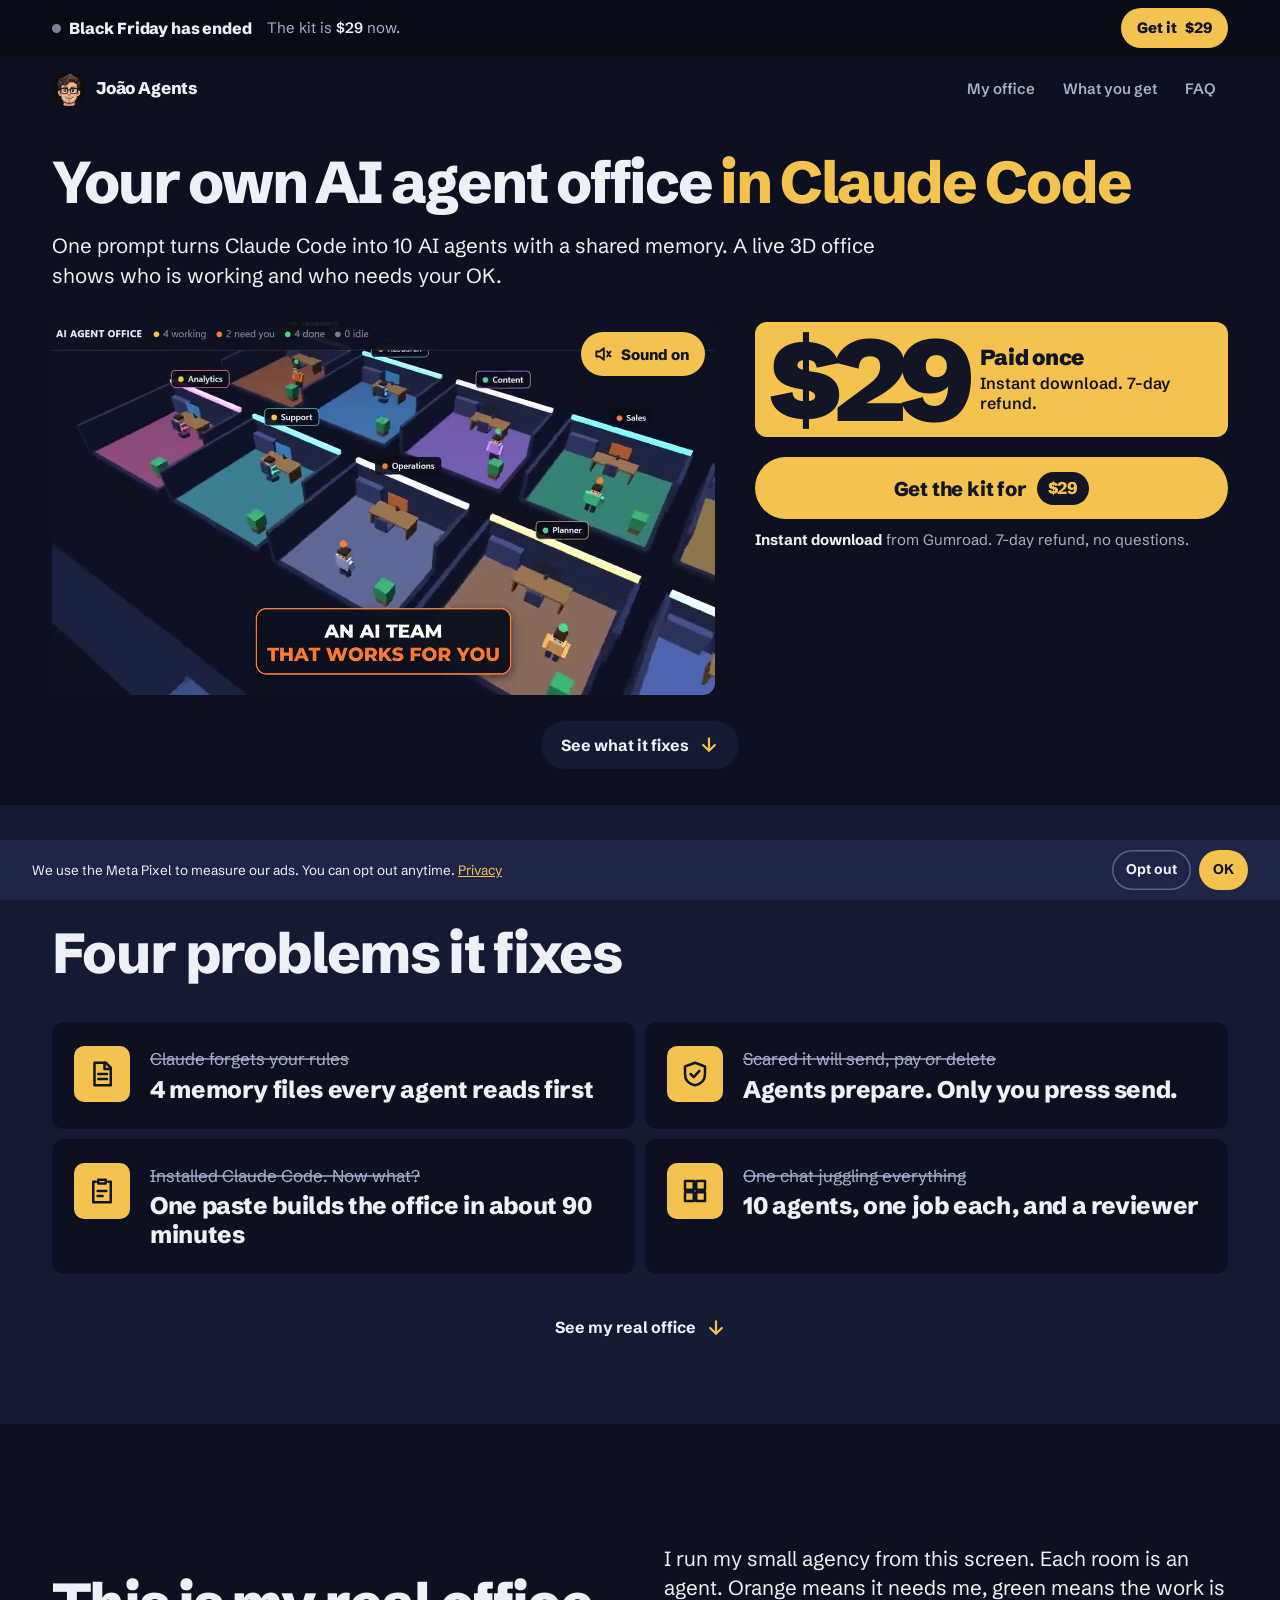
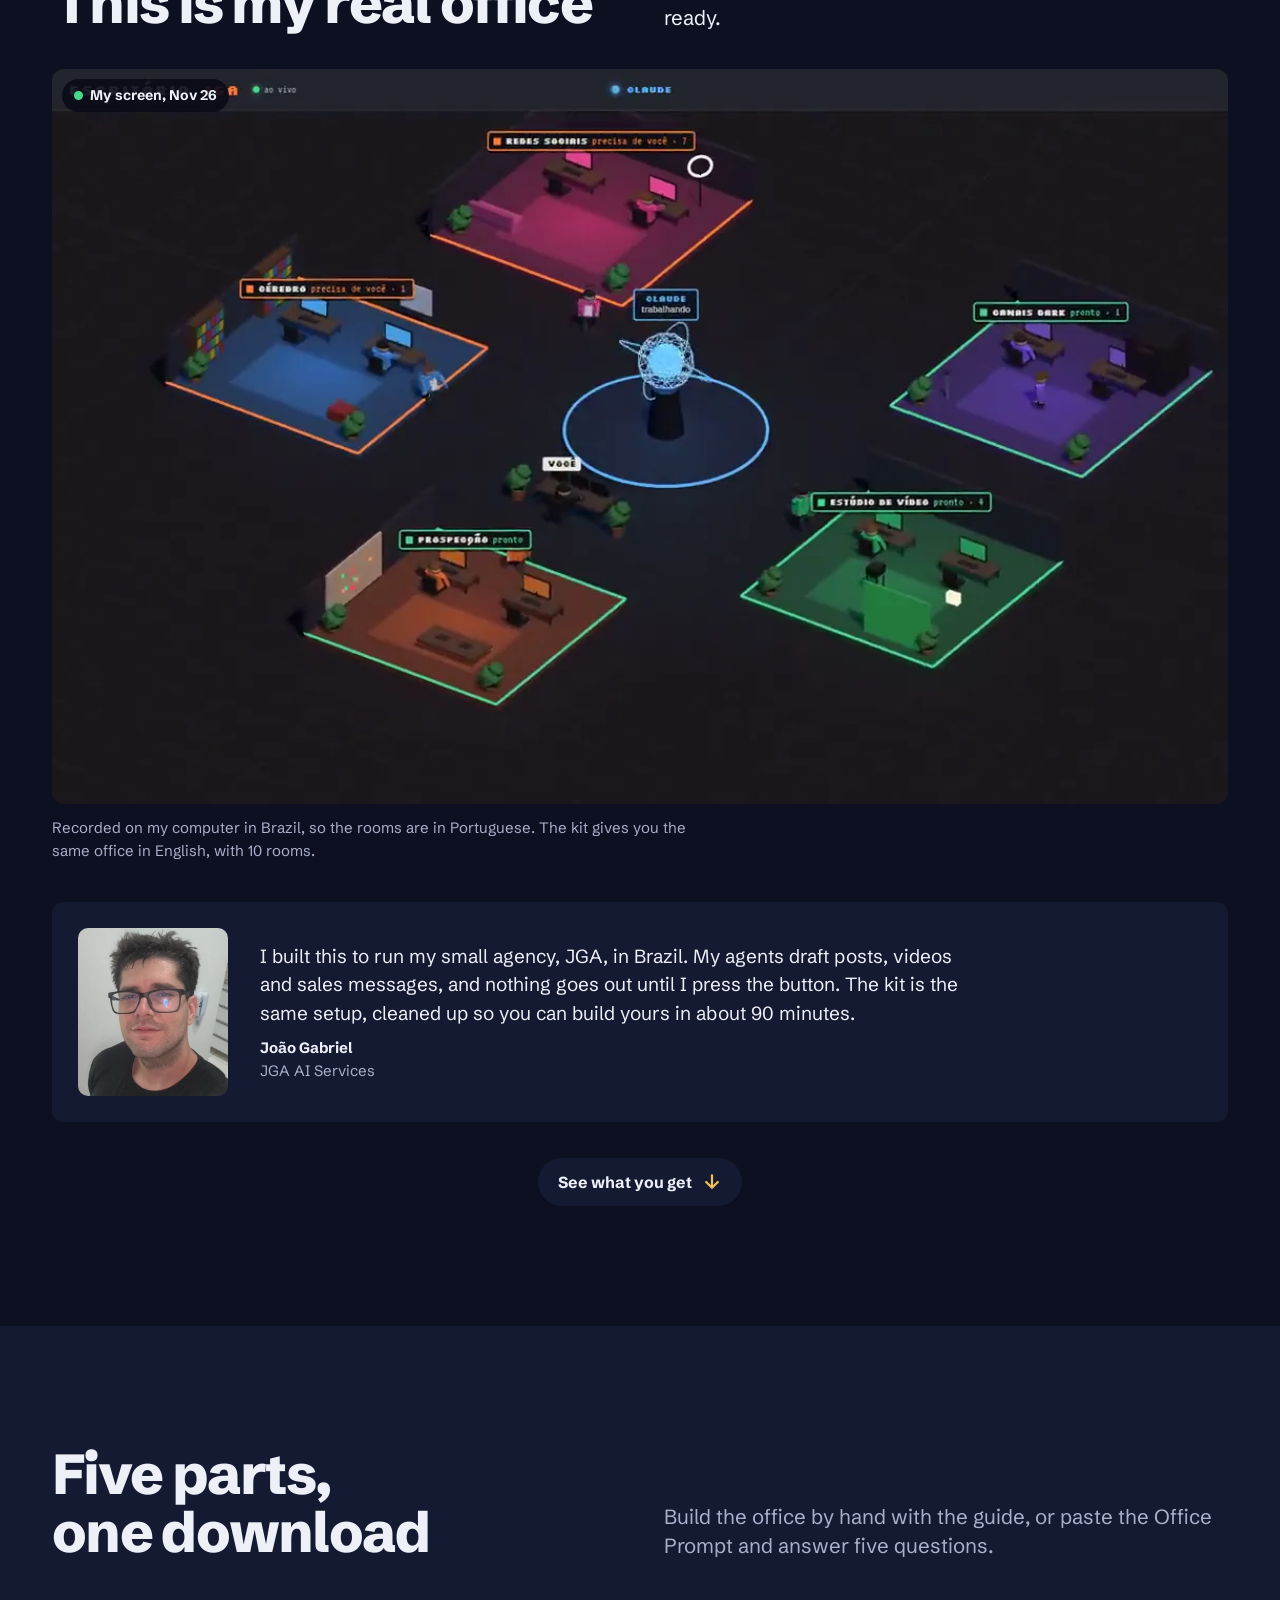
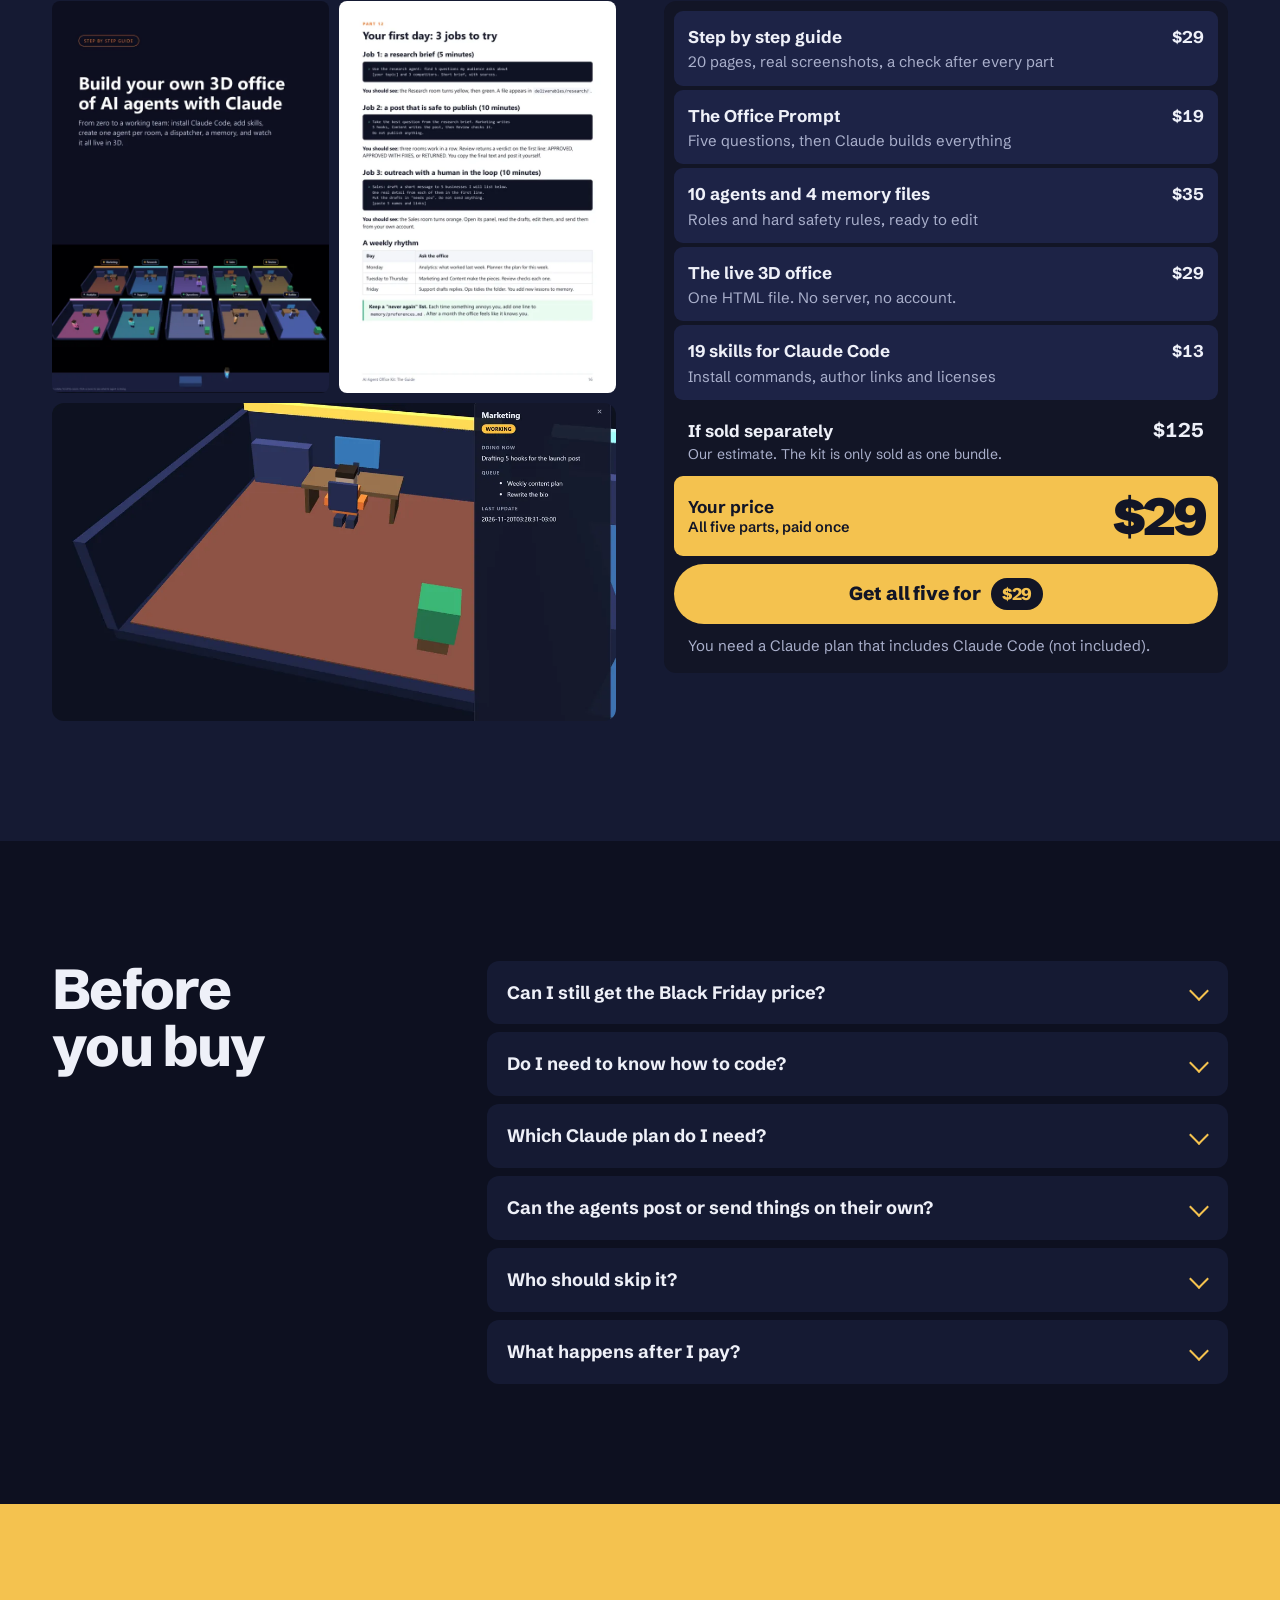
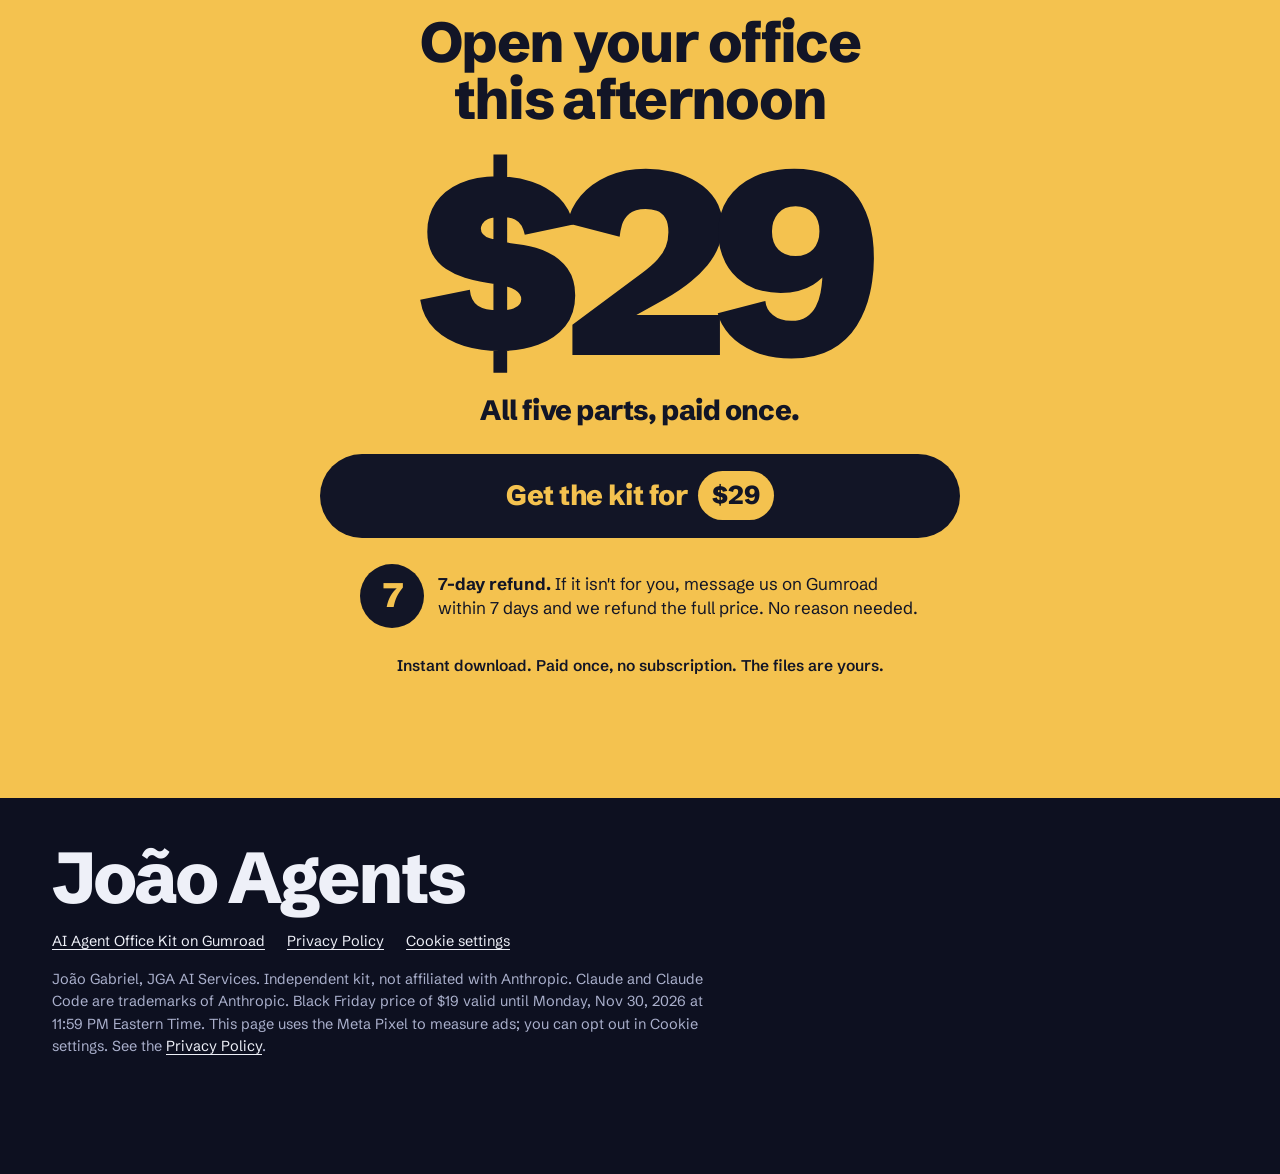
==== commit 21b22642: "Atualiza a página (26/11 13:18)" ====
--- a/bf/index.html
+++ b/bf/index.html
@@ -485,7 +485,7 @@
 <footer><div class="w">
   <span class="name">João Agents</span>
   <div class="links"><a href="https://lendasgringo.gumroad.com/l/myeirv" target="_blank" rel="noopener" data-buy="footer">AI Agent Office Kit on Gumroad</a><a href="../en/privacy/">Privacy Policy</a><button type="button" class="linkbtn" id="ck-set">Cookie settings</button></div>
-  <span class="fine">João Gabriel, JGA AI Services. Independent kit, not affiliated with Anthropic. Claude and Claude Code are trademarks of Anthropic. Black Friday price of $19 valid until Monday, Nov 30, 2026 at 11:59 PM Eastern Time. This page loads the Meta Pixel to measure ads only if you accept cookies, see the <a href="../en/privacy/">Privacy Policy</a>.</span>
+  <span class="fine">João Gabriel, JGA AI Services. Independent kit, not affiliated with Anthropic. Claude and Claude Code are trademarks of Anthropic. Black Friday price of $19 valid until Monday, Nov 30, 2026 at 11:59 PM Eastern Time. This page uses the Meta Pixel to measure ads; you can opt out in Cookie settings. See the <a href="../en/privacy/">Privacy Policy</a>.</span>
 </div></footer>
 
 <script>
@@ -559,8 +559,8 @@
 })();
 </script>
 <div class="ck" id="ck" role="region" aria-label="Cookie consent" hidden>
-  <p>We use the Meta Pixel to measure our ads, only if you accept. <a href="../en/privacy/">Privacy</a></p>
-  <div class="bs"><button type="button" id="ck-no">Decline</button><button type="button" id="ck-ok">Accept</button></div>
+  <p>We use the Meta Pixel to measure our ads. You can opt out anytime. <a href="../en/privacy/">Privacy</a></p>
+  <div class="bs"><button type="button" id="ck-no">Opt out</button><button type="button" id="ck-ok">OK</button></div>
 </div>
 <script>
 (function(){
@@ -570,9 +570,10 @@
   function show(){bar.hidden=false;b.classList.add("ck-on");b.style.setProperty("--ckh",bar.offsetHeight+"px")}
   function hide(){bar.hidden=true;b.classList.remove("ck-on")}
   var v=get();
-  if(v==="yes")window.jgaPixel();else if(v!=="no")show();
-  document.getElementById("ck-ok").addEventListener("click",function(){set("yes");hide();window.jgaPixel()});
-  document.getElementById("ck-no").addEventListener("click",function(){set("no");hide()});
+  if(v!=="no")window.jgaPixel();
+  if(v!=="yes"&&v!=="no")show();
+  document.getElementById("ck-ok").addEventListener("click",function(){set("yes");hide()});
+  document.getElementById("ck-no").addEventListener("click",function(){set("no");window.jgaPixelOff=1;try{if(window.fbq)fbq("consent","revoke")}catch(e){}hide()});
   var cs=document.getElementById("ck-set");
   if(cs)cs.addEventListener("click",function(){show()});
   addEventListener("resize",function(){if(!bar.hidden)b.style.setProperty("--ckh",bar.offsetHeight+"px")});
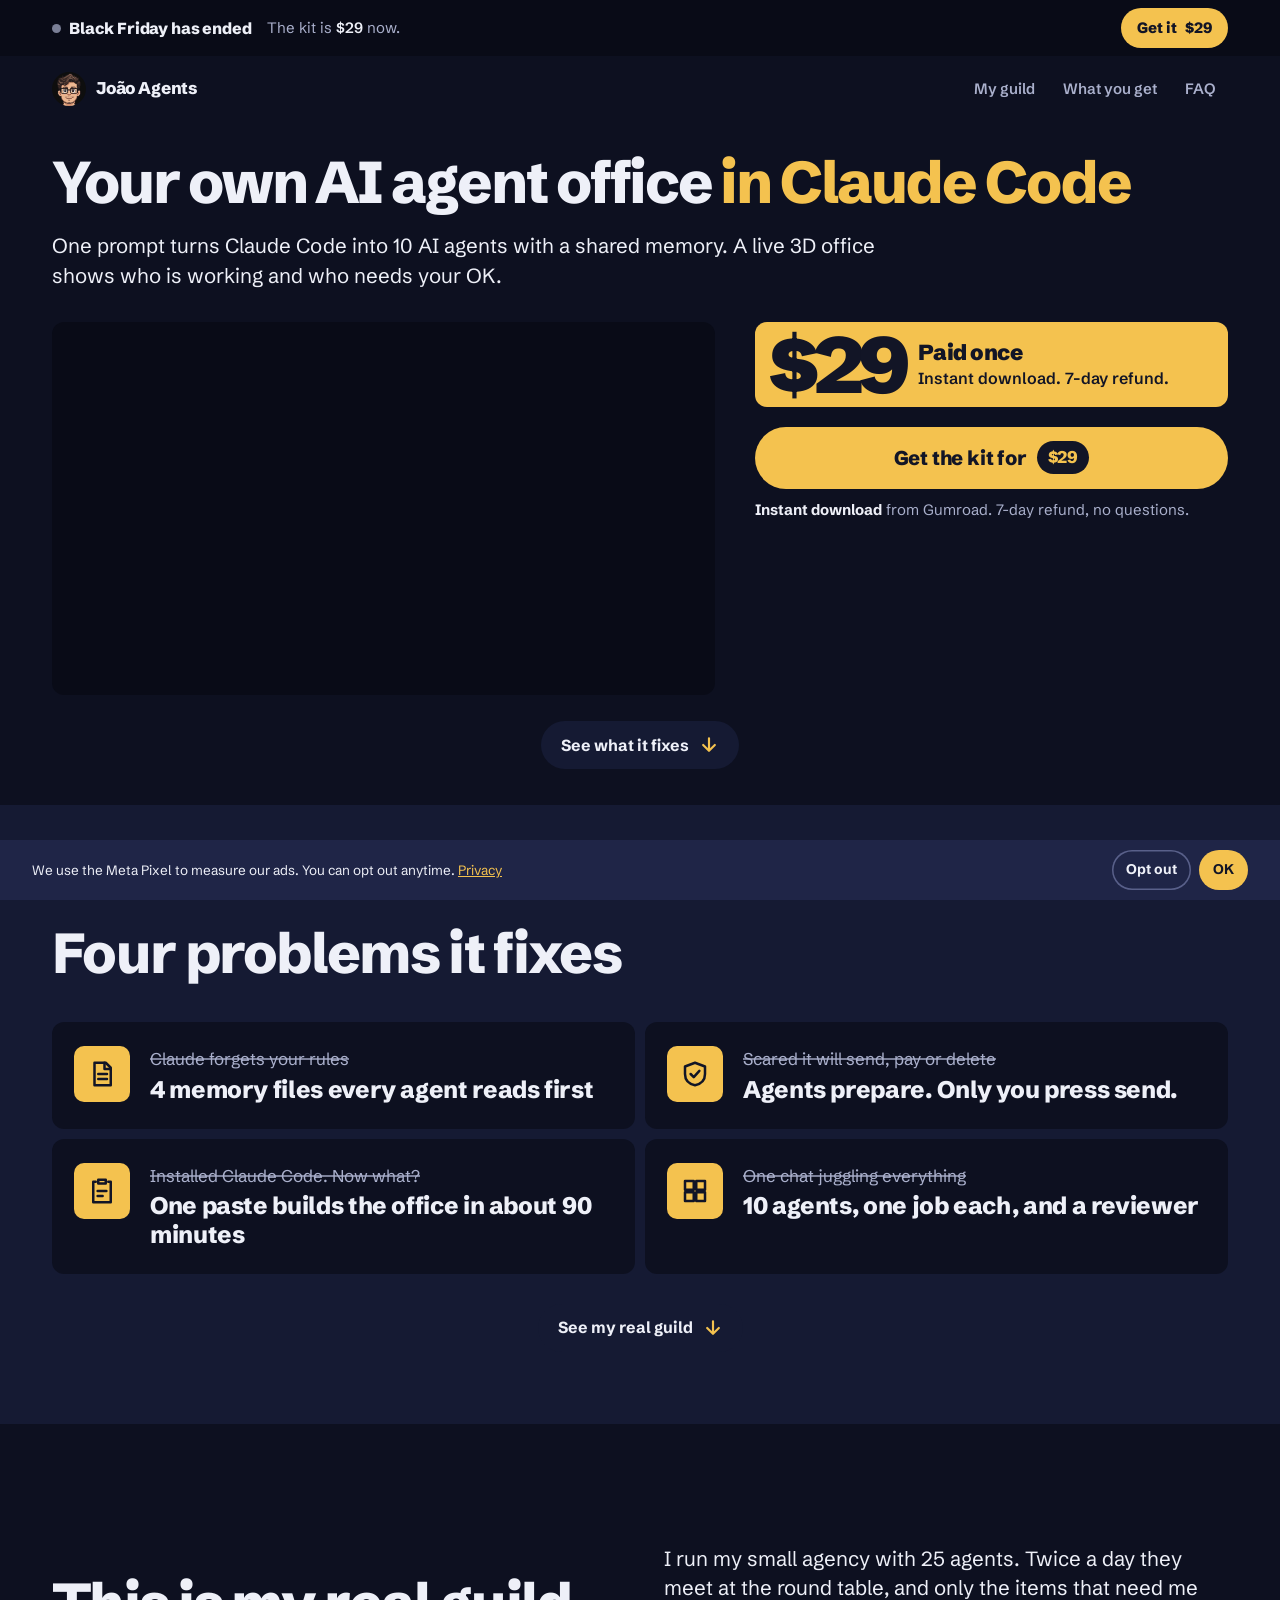
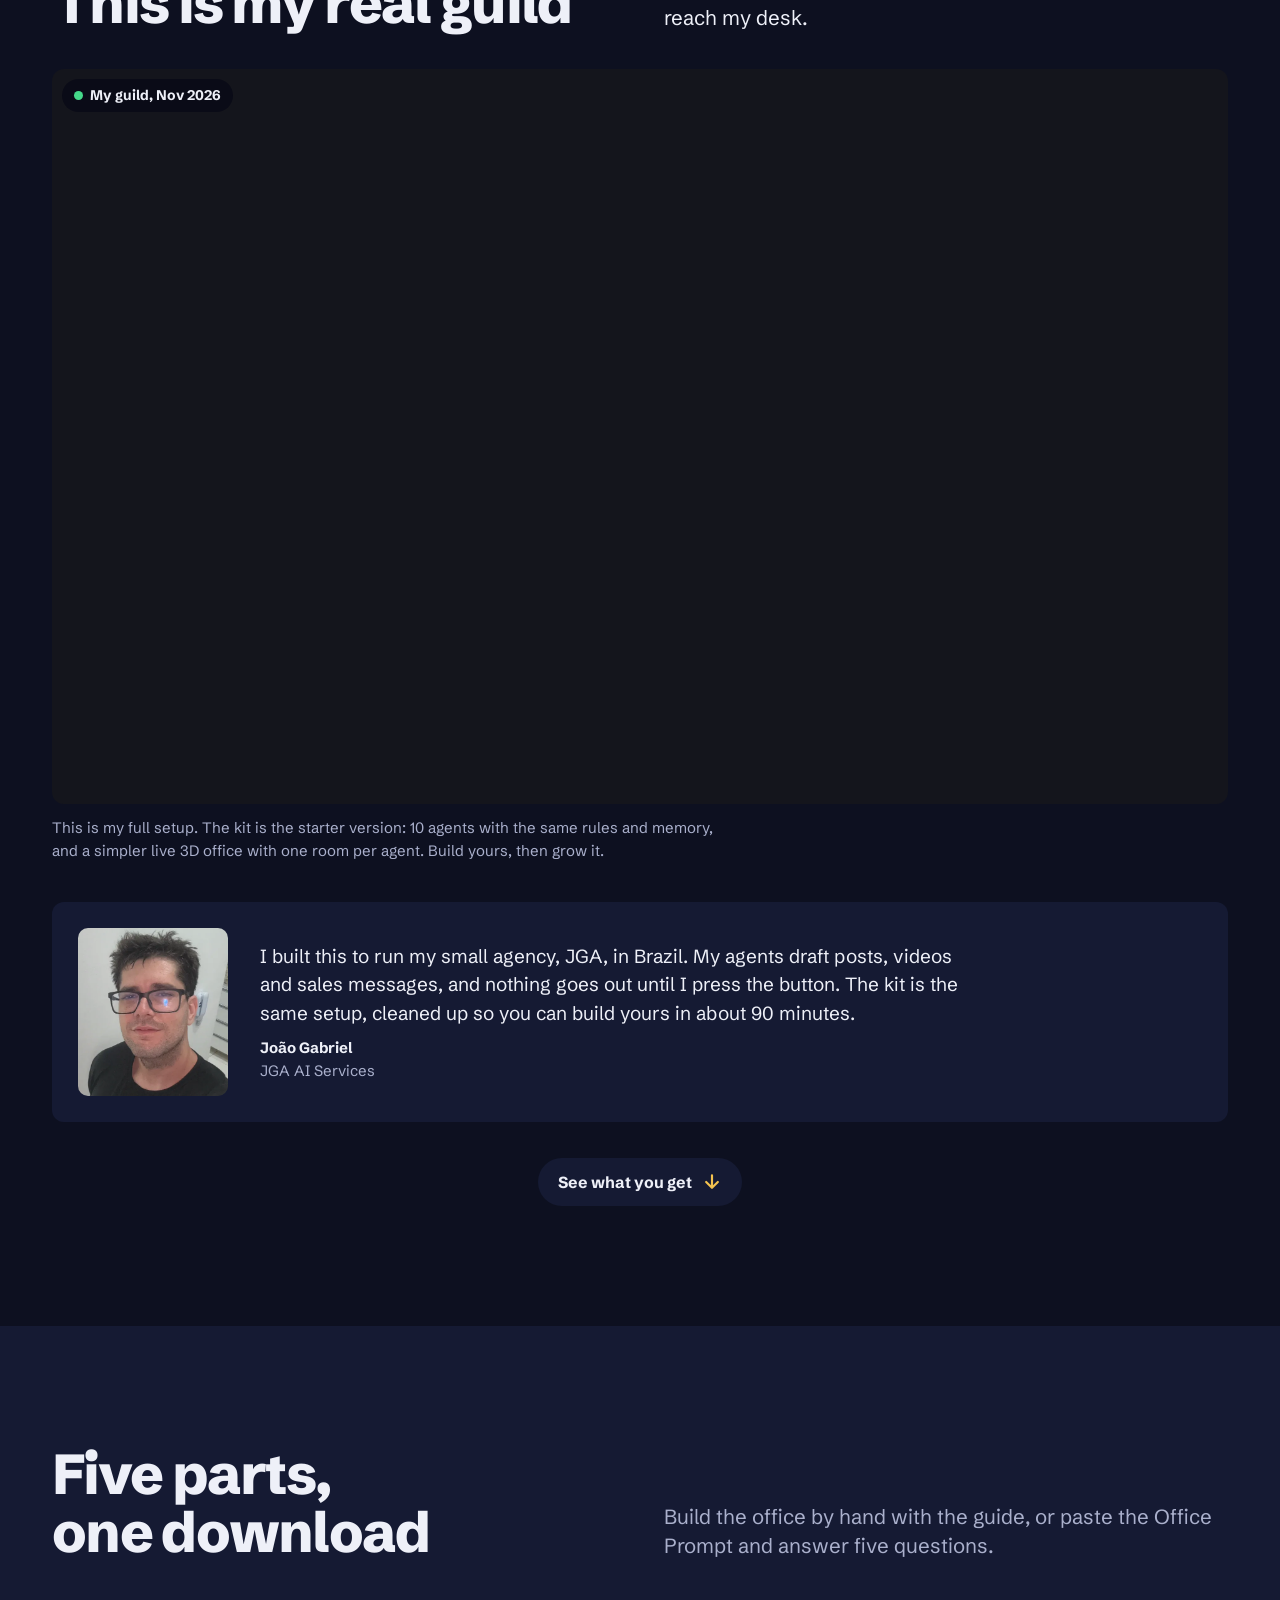
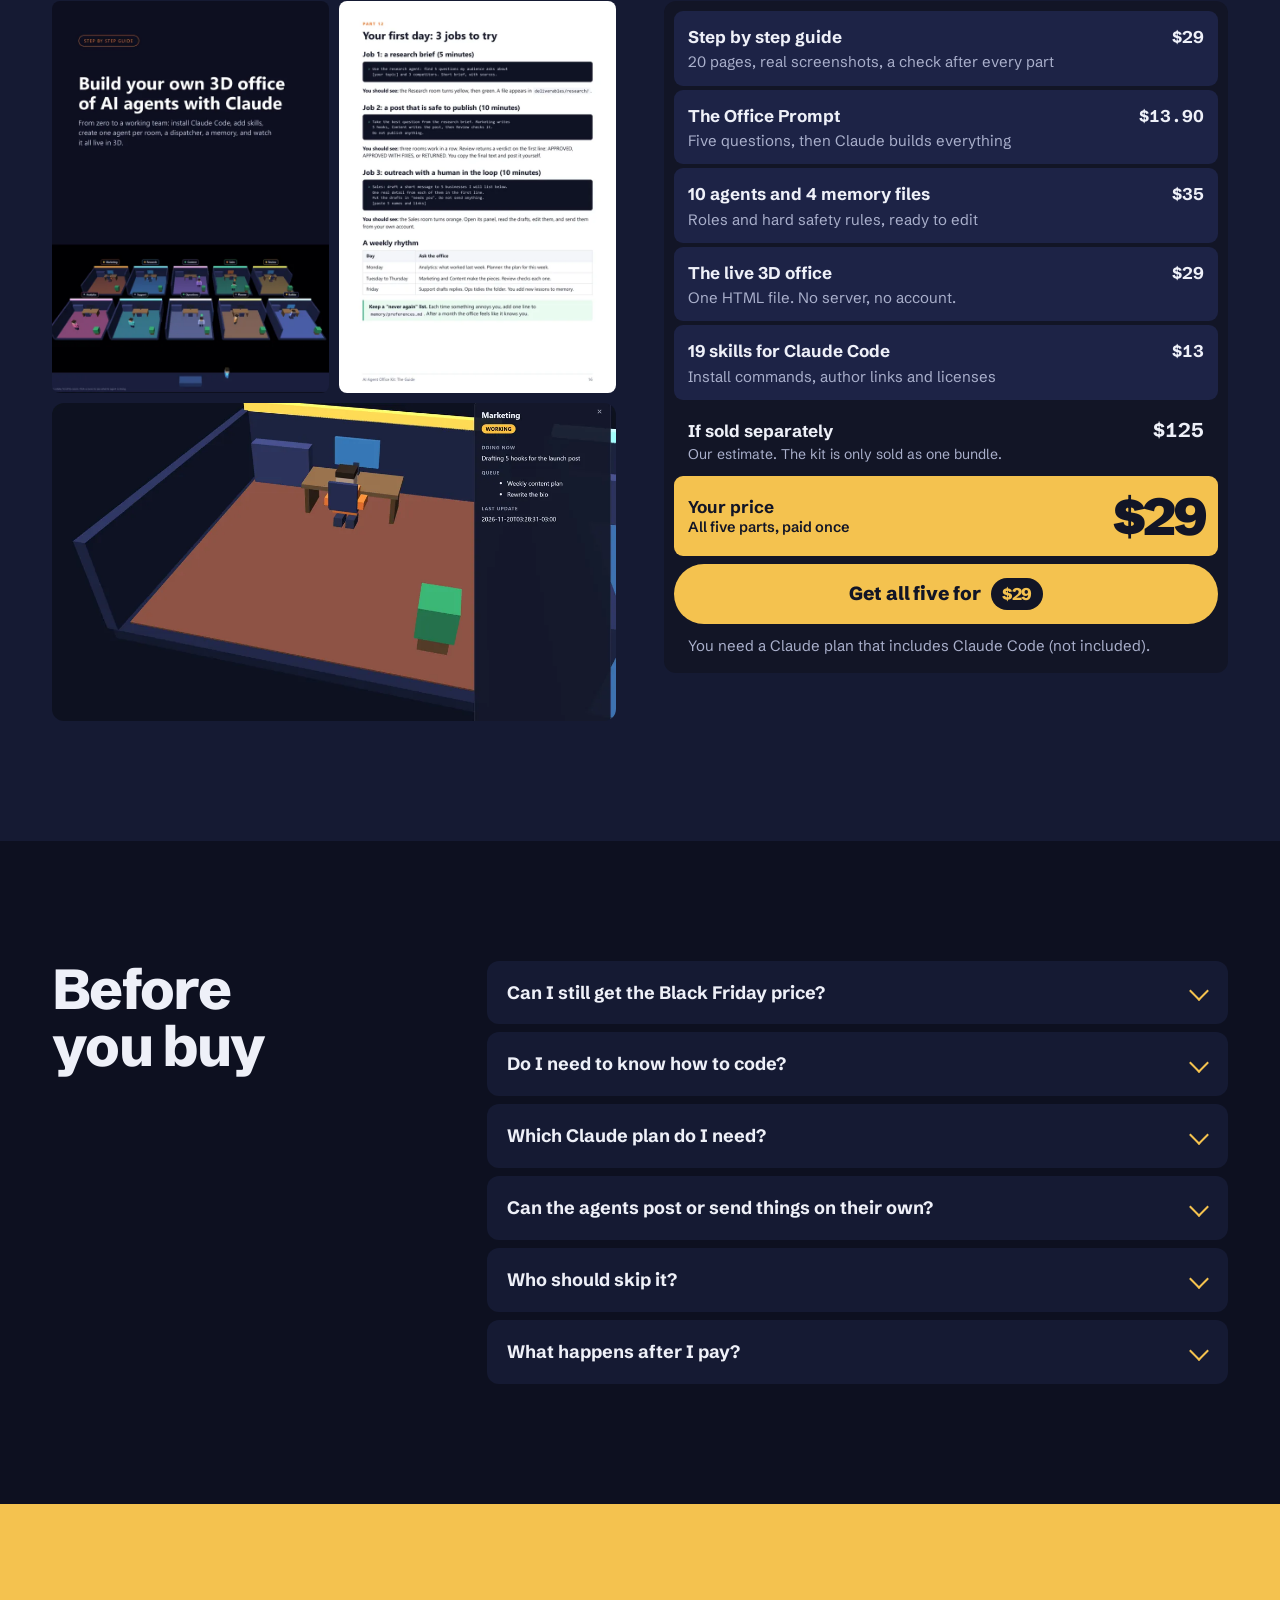
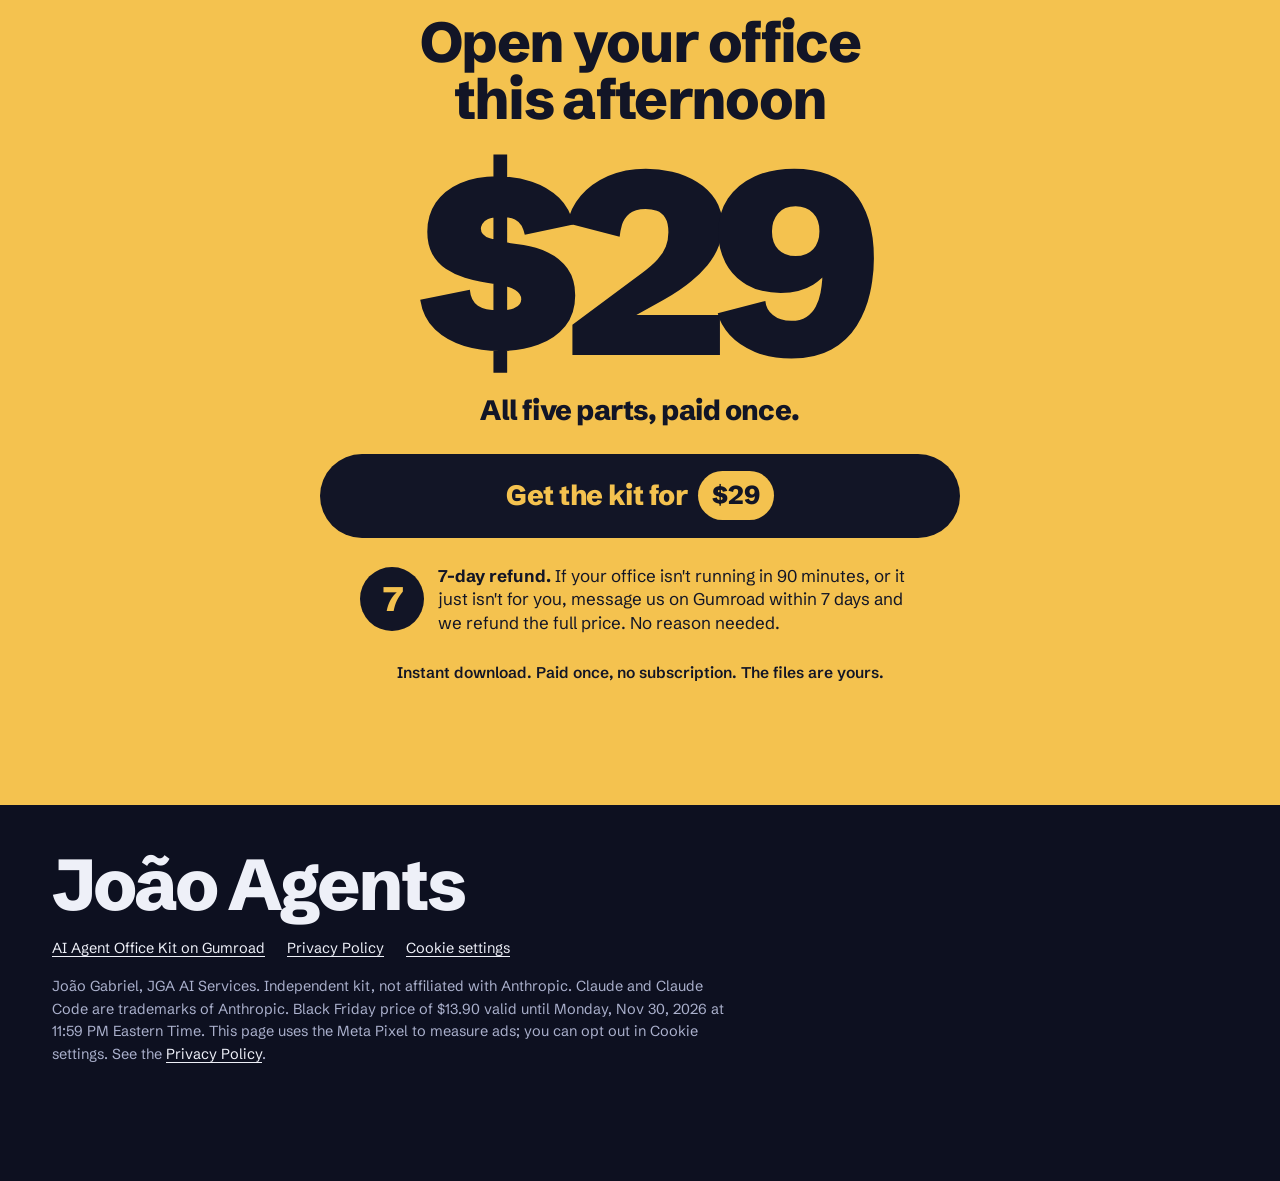
==== commit b2fd05b4: "BF page: $13.90, guild videos, real bonus (Pixel Sprite Prompt Pack) Co-Authored-By: Claude Fable 5." ====
--- a/bf/index.html
+++ b/bf/index.html
@@ -3,11 +3,11 @@
 <head>
 <meta charset="utf-8">
 <meta name="viewport" content="width=device-width, initial-scale=1, viewport-fit=cover">
-<title>AI Agent Office Kit: Black Friday, $19 until Monday</title>
-<meta name="description" content="One prompt turns Claude Code into 10 AI agents with their own jobs, a shared memory and a live 3D office. Black Friday price $19 until Monday, Nov 30 at 11:59 PM ET. Then $29.">
+<title>AI Agent Office Kit: Black Friday, $13.90 until Monday</title>
+<meta name="description" content="One prompt turns Claude Code into 10 AI agents with their own jobs, a shared memory and a live 3D office. Black Friday price $13.90 until Monday, Nov 30 at 11:59 PM ET. Then $29.">
 <meta name="theme-color" content="#0d1020">
-<meta property="og:title" content="AI Agent Office Kit: $19 for Black Friday">
-<meta property="og:description" content="10 agents, one dispatcher, a shared memory and a live 3D office for Claude Code. $19 until Monday, Nov 30, 11:59 PM ET. Then $29.">
+<meta property="og:title" content="AI Agent Office Kit: $13.90 for Black Friday">
+<meta property="og:description" content="10 agents, one dispatcher, a shared memory and a live 3D office for Claude Code. $13.90 until Monday, Nov 30, 11:59 PM ET. Then $29.">
 <meta property="og:image" content="https://gojira1998.github.io/joaoagents/bf/assets/office-og.jpg">
 <meta property="og:url" content="https://gojira1998.github.io/joaoagents/bf/">
 <link rel="icon" href="assets/joao.jpg">
@@ -26,7 +26,7 @@
 window.jgaPixel=function(){
 if(window.jgaPixelOn)return;window.jgaPixelOn=1;
 !function(f,b,e,v,n,t,s){if(f.fbq)return;n=f.fbq=function(){n.callMethod?n.callMethod.apply(n,arguments):n.queue.push(arguments)};if(!f._fbq)f._fbq=n;n.push=n;n.loaded=!0;n.version='2.0';n.queue=[];t=b.createElement(e);t.async=!0;t.src=v;s=b.getElementsByTagName(e)[0];s.parentNode.insertBefore(t,s)}(window,document,'script','https://connect.facebook.net/en_US/fbevents.js');
-fbq('init','1138422325458467');fbq('track','PageView');fbq('track','ViewContent',{content_name:'AI Agent Office Kit',content_type:'product',value:window.BF&&window.BF.live()?19:29,currency:'USD'});
+fbq('init','1138422325458467');fbq('track','PageView');fbq('track','ViewContent',{content_name:'AI Agent Office Kit',content_type:'product',value:window.BF&&window.BF.live()?13.9:29,currency:'USD'});
 };
 </script>
 <style>
@@ -62,6 +62,7 @@
 html:not([data-phase="after"]) .only-after{display:none!important}
 /* Black Friday bonus: hidden until João approves it (switch data-bonus to "on") */
 [data-bonus="off"]{display:none!important}
+#snd{display:none!important} /* 26/11: o video da guilda no topo nao tem som */
 
 /* buttons */
 .btn{display:inline-flex;align-items:center;justify-content:center;gap:10px;min-height:60px;padding:0 28px;border-radius:999px;background:var(--gold);color:var(--deep);font-weight:800;font-size:19px;letter-spacing:-.01em;text-decoration:none;border:0;cursor:pointer;transition:transform .2s var(--ease),background .2s}
@@ -118,7 +119,7 @@
 .snd[aria-pressed="true"] .off{display:none}
 .hero h1 span{color:var(--gold)}
 .tag{display:flex;align-items:center;gap:14px;background:var(--gold);color:var(--deep);border-radius:var(--r);padding:8px 16px 8px 14px}
-.tag strong{font-size:clamp(76px,9vw,140px);font-weight:900;line-height:.86;letter-spacing:-.06em;font-variant-numeric:tabular-nums;flex:none}
+.tag strong{font-size:clamp(60px,6.2vw,96px);font-weight:900;line-height:.86;letter-spacing:-.06em;font-variant-numeric:tabular-nums;flex:none}
 .tag p{font-size:16px;line-height:1.3;font-weight:600}
 .tag p b{display:block;font-size:clamp(19px,1.7vw,24px);font-weight:900;letter-spacing:-.02em;line-height:1.1;margin-bottom:3px}
 .hero .buy{display:grid;gap:10px}
@@ -253,7 +254,7 @@
 .js .rv{opacity:0;transform:translateY(22px);transition:opacity .6s var(--ease),transform .6s var(--ease);transition-delay:var(--d,0ms)}
 .js .rv.v{opacity:1;transform:none}
 
-@media (max-width:374px){.bf .t span{font-size:12.5px}.bf .go{padding:0 12px}.clock strong{font-size:22px}.tag strong{font-size:64px}}
+@media (max-width:374px){.bf .t span{font-size:12.5px}.bf .go{padding:0 12px}.clock strong{font-size:22px}.tag strong{font-size:52px}}
 @media (min-width:600px){
   .fixes{grid-template-columns:1fr 1fr}
   .film,.screen{margin:0;border-radius:var(--r)}
@@ -322,55 +323,53 @@
 <body>
 <div class="bf" id="bf" role="region" aria-label="Black Friday offer"><div class="w">
   <div class="t only-bf">
-    <b><i></i>Black Friday: $19 <span class="long" style="color:var(--muted);font-weight:500">until Monday, Nov 30, 11:59 PM ET. Then $29.</span></b>
+    <b><i></i>Black Friday: $13.90 <span class="long" style="color:var(--muted);font-weight:500">until Monday, Nov 30, 11:59 PM ET. Then $29.</span></b>
     <span><span class="short">Then $29. Ends in </span><span class="long">Ends in </span><em class="num" data-cd="bar">4d 12h 00m 00s</em></span>
   </div>
   <div class="t only-after">
     <b><i></i>Black Friday has ended</b>
     <span>The kit is <em>$29</em> now.</span>
   </div>
-  <a class="go" href="https://lendasgringo.gumroad.com/l/myeirv?wanted=true" target="_blank" rel="noopener" data-buy="bar">Get it <span data-price>$19</span></a>
+  <a class="go" href="https://lendasgringo.gumroad.com/l/myeirv?wanted=true" target="_blank" rel="noopener" data-buy="bar">Get it <span data-price>$13.90</span></a>
 </div></div>
 
 <header class="top"><div class="w">
   <a class="brand" href="#top"><img src="assets/joao.jpg" alt="" width="34" height="34">João Agents</a>
   <nav aria-label="Main">
-    <a class="hide-m" href="#office">My office</a>
+    <a class="hide-m" href="#office">My guild</a>
     <a class="hide-m" href="#buy">What you get</a>
     <a href="#faq">FAQ</a>
   </nav>
 </div></header>
 
-<div class="tape only-bf" aria-label="Black Friday: $19 until Monday, Nov 30 at 11:59 PM ET. $29 from Tuesday."><div class="run" aria-hidden="true">
-  <span>Black Friday<i></i>$19 until Monday<i></i>$29 from Tuesday<i></i>Save $10<i></i></span><span>Black Friday<i></i>$19 until Monday<i></i>$29 from Tuesday<i></i>Save $10<i></i></span><span>Black Friday<i></i>$19 until Monday<i></i>$29 from Tuesday<i></i>Save $10<i></i></span><span>Black Friday<i></i>$19 until Monday<i></i>$29 from Tuesday<i></i>Save $10<i></i></span>
-  <span>Black Friday<i></i>$19 until Monday<i></i>$29 from Tuesday<i></i>Save $10<i></i></span><span>Black Friday<i></i>$19 until Monday<i></i>$29 from Tuesday<i></i>Save $10<i></i></span><span>Black Friday<i></i>$19 until Monday<i></i>$29 from Tuesday<i></i>Save $10<i></i></span><span>Black Friday<i></i>$19 until Monday<i></i>$29 from Tuesday<i></i>Save $10<i></i></span>
+<div class="tape only-bf" aria-label="Black Friday: $13.90 until Monday, Nov 30 at 11:59 PM ET. $29 from Tuesday."><div class="run" aria-hidden="true">
+  <span>Black Friday<i></i>$13.90 until Monday<i></i>$29 from Tuesday<i></i>Save $15<i></i></span><span>Black Friday<i></i>$13.90 until Monday<i></i>$29 from Tuesday<i></i>Save $15<i></i></span><span>Black Friday<i></i>$13.90 until Monday<i></i>$29 from Tuesday<i></i>Save $15<i></i></span><span>Black Friday<i></i>$13.90 until Monday<i></i>$29 from Tuesday<i></i>Save $15<i></i></span>
+  <span>Black Friday<i></i>$13.90 until Monday<i></i>$29 from Tuesday<i></i>Save $15<i></i></span><span>Black Friday<i></i>$13.90 until Monday<i></i>$29 from Tuesday<i></i>Save $15<i></i></span><span>Black Friday<i></i>$13.90 until Monday<i></i>$29 from Tuesday<i></i>Save $15<i></i></span><span>Black Friday<i></i>$13.90 until Monday<i></i>$29 from Tuesday<i></i>Save $15<i></i></span>
 </div></div>
 
 <main id="top">
 <section class="hero" aria-labelledby="h1"><div class="w">
   <figure class="film">
-    <video id="hero-video" autoplay muted loop playsinline preload="auto" poster="assets/presentation-poster-after.webp" aria-label="Presentation of the kit: the four problems it fixes, the 3D office with agents working, the memory file, the button only you press, and the five parts inside">
-      <source src="assets/presentation-after-720.mp4" type="video/mp4">
+    <video id="hero-video" autoplay muted loop playsinline preload="auto" aria-label="My agent guild: 25 AI agents as pixel heroes in a 3D hall, gathering one by one">
+      <source src="assets/guild-hero-960.mp4" type="video/mp4">
     </video>
-    <script>/* Black Friday cut has the $19 cover and end card; after the deadline the page keeps the cut without the price */
-    (function(){var v=document.getElementById("hero-video");if(window.BF&&BF.live()){v.poster="assets/presentation-poster-bf.webp";v.querySelector("source").src="assets/presentation-bf-720.mp4";v.load()}})();</script>
-    <button class="snd" type="button" aria-pressed="false" id="snd"><svg class="off" viewBox="0 0 24 24" fill="none" stroke="currentColor" stroke-width="2.2" stroke-linecap="round" stroke-linejoin="round" aria-hidden="true"><path d="M4 9h4l5-4v14l-5-4H4z"/><path d="M17 9l4 6M21 9l-4 6"/></svg><svg class="on" viewBox="0 0 24 24" fill="none" stroke="currentColor" stroke-width="2.2" stroke-linecap="round" stroke-linejoin="round" aria-hidden="true"><path d="M4 9h4l5-4v14l-5-4H4z"/><path d="M16.5 8.5a5 5 0 0 1 0 7M19 6a8.5 8.5 0 0 1 0 12"/></svg><span>Sound on</span></button>
+        <button class="snd" type="button" aria-pressed="false" id="snd"><svg class="off" viewBox="0 0 24 24" fill="none" stroke="currentColor" stroke-width="2.2" stroke-linecap="round" stroke-linejoin="round" aria-hidden="true"><path d="M4 9h4l5-4v14l-5-4H4z"/><path d="M17 9l4 6M21 9l-4 6"/></svg><svg class="on" viewBox="0 0 24 24" fill="none" stroke="currentColor" stroke-width="2.2" stroke-linecap="round" stroke-linejoin="round" aria-hidden="true"><path d="M4 9h4l5-4v14l-5-4H4z"/><path d="M16.5 8.5a5 5 0 0 1 0 7M19 6a8.5 8.5 0 0 1 0 12"/></svg><span>Sound on</span></button>
   </figure>
 
   <h1 id="h1">Your own AI agent office <span class="only-bf">for Black Friday</span><span class="only-after">in Claude Code</span></h1>
 
   <div class="tag">
-    <strong data-price>$19</strong>
-    <p class="only-bf"><b>Save $10 before Tuesday</b>Then $29 from Dec 1.</p>
+    <strong data-price>$13.90</strong>
+    <p class="only-bf"><b>Save $15 before Tuesday</b>Then $29 from Dec 1.</p>
     <p class="only-after"><b>Paid once</b>Instant download. 7-day refund.</p>
   </div>
 
   <div class="buy">
-    <a class="btn" href="https://lendasgringo.gumroad.com/l/myeirv?wanted=true" target="_blank" rel="noopener" data-buy="hero" id="hero-buy">Get the kit for <span class="px" data-price>$19</span></a>
+    <a class="btn" href="https://lendasgringo.gumroad.com/l/myeirv?wanted=true" target="_blank" rel="noopener" data-buy="hero" id="hero-buy">Get the kit for <span class="px" data-price>$13.90</span></a>
     <p class="note"><b>Instant download</b> from Gumroad. 7-day refund, no questions.</p>
   </div>
 
-  <div class="clock only-bf" aria-label="Time left at $19" data-clock>
+  <div class="clock only-bf" aria-label="Time left at $13.90" data-clock>
     <div><strong data-u="d">4</strong><small>days</small></div>
     <div><strong data-u="h">12</strong><small>hours</small></div>
     <div><strong data-u="m">00</strong><small>min</small></div>
@@ -390,20 +389,20 @@
     <li class="rv" style="--d:140ms"><span class="ic"><svg viewBox="0 0 24 24" fill="none" stroke="currentColor" stroke-width="2" stroke-linecap="round" stroke-linejoin="round" aria-hidden="true"><path d="M9 3h6v3H9z"/><path d="M7 4.5H5V21h14V4.5h-2M8.5 12h7M8.5 16h4"/></svg></span><p><s>Installed Claude Code. Now what?</s><b>One paste builds the office in about 90 minutes</b></p></li>
     <li class="rv" style="--d:210ms"><span class="ic"><svg viewBox="0 0 24 24" fill="none" stroke="currentColor" stroke-width="2" stroke-linecap="round" stroke-linejoin="round" aria-hidden="true"><path d="M4 4h7v7H4zM13 4h7v7h-7zM4 13h7v7H4zM13 13h7v7h-7z"/></svg></span><p><s>One chat juggling everything</s><b>10 agents, one job each, and a reviewer</b></p></li>
   </ul>
-  <div class="cue"><a href="#office"><span>See my real office</span><svg viewBox="0 0 24 24" fill="none" stroke="currentColor" stroke-width="2.6" stroke-linecap="round" stroke-linejoin="round" aria-hidden="true"><path d="M12 4v15M5 12l7 7 7-7"/></svg></a></div>
+  <div class="cue"><a href="#office"><span>See my real guild</span><svg viewBox="0 0 24 24" fill="none" stroke="currentColor" stroke-width="2.6" stroke-linecap="round" stroke-linejoin="round" aria-hidden="true"><path d="M12 4v15M5 12l7 7 7-7"/></svg></a></div>
 </div></section>
 
 <section class="real" id="office" aria-labelledby="h-real"><div class="w">
   <div class="head">
-    <h2 id="h-real" class="rv">This is my real office</h2>
-    <p class="lead rv" style="--d:70ms">I run my small agency from this screen. Each room is an agent. Orange means it needs me, green means the work is ready.</p>
+    <h2 id="h-real" class="rv">This is my real guild</h2>
+    <p class="lead rv" style="--d:70ms">I run my small agency with 25 agents. Twice a day they meet at the round table, and only the items that need me reach my desk.</p>
   </div>
   <figure class="rv" style="--d:120ms">
     <div class="screen">
-      <video muted loop playsinline preload="none" poster="assets/real-office-poster.webp" aria-label="João's own agent office running on his computer: rooms for social media, prospecting, a video studio, dark YouTube channels and a personal assistant, with agents working at their desks" data-lazy="assets/real-office-1120.mp4"></video>
-      <span class="live"><i></i>My screen, Nov 26</span>
+      <video muted loop playsinline preload="none" aria-label="The council of João's agents at the round table, and an agent card that says one item needs João" data-lazy="assets/guild-council-960.mp4"></video>
+      <span class="live"><i></i>My guild, Nov 2026</span>
     </div>
-    <figcaption class="cap">Recorded on my computer in Brazil, so the rooms are in Portuguese. The kit gives you the same office in English, with 10 rooms.</figcaption>
+    <figcaption class="cap">This is my full setup. The kit is the starter version: 10 agents with the same rules and memory, and a simpler live 3D office with one room per agent. Build yours, then grow it.</figcaption>
   </figure>
 
   <div class="me rv">
@@ -427,35 +426,35 @@
   <div class="stack rv" style="--d:90ms">
     <ul>
       <li><b>Step by step guide</b><em>$29</em><span>20 pages, real screenshots, a check after every part</span></li>
-      <li><b>The Office Prompt</b><em>$19</em><span>Five questions, then Claude builds everything</span></li>
+      <li><b>The Office Prompt</b><em>$13.90</em><span>Five questions, then Claude builds everything</span></li>
       <li><b>10 agents and 4 memory files</b><em>$35</em><span>Roles and hard safety rules, ready to edit</span></li>
       <li><b>The live 3D office</b><em>$29</em><span>One HTML file. No server, no account.</span></li>
       <li><b>19 skills for Claude Code</b><em>$13</em><span>Install commands, author links and licenses</span></li>
     </ul>
     <div class="total"><span>If sold separately<small>Our estimate. The kit is only sold as one bundle.</small></span><em>$125</em></div>
-    <div class="now"><b><span class="only-bf">Black Friday price</span><span class="only-after">Your price</span><small>All five parts, paid once</small></b><strong data-price>$19</strong></div>
-    <a class="btn" href="https://lendasgringo.gumroad.com/l/myeirv?wanted=true" target="_blank" rel="noopener" data-buy="price" id="price-buy">Get all five for <span class="px" data-price>$19</span></a>
-    <p class="then only-bf"><b>$29 from Tuesday, Dec 1.</b> Save $10 before then.</p>
+    <div class="now"><b><span class="only-bf">Black Friday price</span><span class="only-after">Your price</span><small>All five parts, paid once</small></b><strong data-price>$13.90</strong></div>
+    <a class="btn" href="https://lendasgringo.gumroad.com/l/myeirv?wanted=true" target="_blank" rel="noopener" data-buy="price" id="price-buy">Get all five for <span class="px" data-price>$13.90</span></a>
+    <p class="then only-bf"><b>$29 from Tuesday, Dec 1.</b> Save $15 before then.</p>
     <p class="then only-after">You need a Claude plan that includes Claude Code (not included).</p>
   </div>
 </div></section>
 
 <!-- BLACK FRIDAY BONUS: hidden. To turn on, change data-bonus="off" to data-bonus="on" after João approves and the pack exists in the Gumroad ZIP. See LEIA-ME.md -->
-<section class="bonus only-bf" data-bonus="off" aria-labelledby="h-bonus"><div class="w">
+<section class="bonus only-bf" data-bonus="on" aria-labelledby="h-bonus"><div class="w">
   <div class="box">
     <div>
       <h2 id="h-bonus">Black Friday bonus (until Monday)</h2>
-      <p class="lead" style="margin-top:12px">Buy before Tuesday and you also get the <b>Pixel Agent Sprites Pack</b>: [PLACEHOLDER: what is inside, e.g. number of sprites, poses and formats].</p>
-      <p class="small" style="margin-top:10px">[PLACEHOLDER: how it is delivered, e.g. a folder inside the same ZIP.]</p>
+      <p class="lead" style="margin-top:12px">Buy before Tuesday and you also get the <b>Pixel Sprite Prompt Pack</b> ($9 on its own): 22 copy and paste prompts to make pixel art characters with any image AI, a 12 page guide, a script that cuts the background in one command, and example images.</p>
+      <p class="small" style="margin-top:10px">Delivered as a second file on the same Gumroad download page.</p>
     </div>
-    <div class="ph">[PLACEHOLDER: real preview image of the sprites pack]</div>
+    <img src="assets/bonus-sprite-pack-960.webp" width="960" height="540" loading="lazy" alt="Pixel Sprite Prompt Pack cover" style="border-radius:12px;width:100%;height:auto">
   </div>
 </div></section>
 
 <section class="faq" id="faq" aria-labelledby="h-faq"><div class="w">
   <h2 id="h-faq" class="rv">Before you buy</h2>
   <div class="qs rv" style="--d:90ms">
-    <details class="only-bf" open><summary>Will the price really go up on Tuesday?</summary><div><p>Yes. $19 ends Monday, Nov 30 at 11:59 PM ET. On Tuesday, Dec 1, the kit is $29.</p></div></details>
+    <details class="only-bf" open><summary>Will the price really go up on Tuesday?</summary><div><p>Yes. $13.90 ends Monday, Nov 30 at 11:59 PM ET. On Tuesday, Dec 1, the kit is $29.</p></div></details>
     <details class="only-after"><summary>Can I still get the Black Friday price?</summary><div><p>No. It ended Monday, Nov 30 at 11:59 PM ET. The kit is $29 now.</p></div></details>
     <details><summary>Do I need to know how to code?</summary><div><p>No. If you can copy and paste into a terminal, you can build it. The Office Prompt does the setup.</p></div></details>
     <details><summary>Which Claude plan do I need?</summary><div><p>Any Claude account that includes Claude Code. Claude is not part of the kit. You also need Python 3 (free) and a browser, on Windows, Mac or Linux.</p></div></details>
@@ -467,17 +466,17 @@
 
 <section class="close on-gold" id="get" aria-labelledby="h-close"><div class="w">
   <h2 id="h-close" class="rv"><span class="only-bf">Black Friday ends Monday night</span><span class="only-after">Open your office this afternoon</span></h2>
-  <div class="big rv" data-price>$19</div>
-  <p class="save only-bf rv">$29 from Tuesday. Save $10 now.</p>
+  <div class="big rv" data-price>$13.90</div>
+  <p class="save only-bf rv">$29 from Tuesday. Save $15 now.</p>
   <p class="save only-after rv">All five parts, paid once.</p>
-  <div class="clock only-bf rv" aria-label="Time left at $19" data-clock>
+  <div class="clock only-bf rv" aria-label="Time left at $13.90" data-clock>
     <div><strong data-u="d">4</strong><small>days</small></div>
     <div><strong data-u="h">12</strong><small>hours</small></div>
     <div><strong data-u="m">00</strong><small>min</small></div>
     <div><strong data-u="s">00</strong><small>sec</small></div>
   </div>
-  <a class="btn dark rv" href="https://lendasgringo.gumroad.com/l/myeirv?wanted=true" target="_blank" rel="noopener" data-buy="final" id="final-buy">Get the kit for <span class="px" data-price>$19</span></a>
-  <div class="refund rv"><strong aria-hidden="true">7</strong><p><b>7-day refund.</b> If it isn't for you, message us on Gumroad within 7 days and we refund the full price. No reason needed.</p></div>
+  <a class="btn dark rv" href="https://lendasgringo.gumroad.com/l/myeirv?wanted=true" target="_blank" rel="noopener" data-buy="final" id="final-buy">Get the kit for <span class="px" data-price>$13.90</span></a>
+  <div class="refund rv"><strong aria-hidden="true">7</strong><p><b>7-day refund.</b> If your office isn't running in 90 minutes, or it just isn't for you, message us on Gumroad within 7 days and we refund the full price. No reason needed.</p></div>
   <p class="facts rv">Instant download. Paid once, no subscription. The files are yours.</p>
 </div></section>
 </main>
@@ -485,7 +484,7 @@
 <footer><div class="w">
   <span class="name">João Agents</span>
   <div class="links"><a href="https://lendasgringo.gumroad.com/l/myeirv" target="_blank" rel="noopener" data-buy="footer">AI Agent Office Kit on Gumroad</a><a href="../en/privacy/">Privacy Policy</a><button type="button" class="linkbtn" id="ck-set">Cookie settings</button></div>
-  <span class="fine">João Gabriel, JGA AI Services. Independent kit, not affiliated with Anthropic. Claude and Claude Code are trademarks of Anthropic. Black Friday price of $19 valid until Monday, Nov 30, 2026 at 11:59 PM Eastern Time. This page uses the Meta Pixel to measure ads; you can opt out in Cookie settings. See the <a href="../en/privacy/">Privacy Policy</a>.</span>
+  <span class="fine">João Gabriel, JGA AI Services. Independent kit, not affiliated with Anthropic. Claude and Claude Code are trademarks of Anthropic. Black Friday price of $13.90 valid until Monday, Nov 30, 2026 at 11:59 PM Eastern Time. This page uses the Meta Pixel to measure ads; you can opt out in Cookie settings. See the <a href="../en/privacy/">Privacy Policy</a>.</span>
 </div></footer>
 
 <script>
@@ -498,9 +497,9 @@
   function setPhase(){
     var live=BF.live();
     root.setAttribute("data-phase",live?"bf":"after");
-    var price=live?"$19":"$29";
+    var price=live?"$13.90":"$29";
     [].forEach.call(document.querySelectorAll("[data-price]"),function(el){if(el.textContent!==price)el.textContent=price});
-    if(live)document.title="AI Agent Office Kit: Black Friday, $19 until Monday";
+    if(live)document.title="AI Agent Office Kit: Black Friday, $13.90 until Monday";
     else document.title="AI Agent Office Kit: your own team of AI agents, $29";
     return live;
   }
@@ -518,13 +517,13 @@
     return true;
   }
   if(tick()){var iv=setInterval(function(){if(!tick()){clearInterval(iv);swapAfter()}},1000)}
-  /* if the deadline passes while the page is open, switch the hero video to the cut without the $19 card */
-  function swapAfter(){var v=document.getElementById("hero-video");if(!v)return;var src=v.querySelector("source");if(src.src.indexOf("presentation-after")<0){var m=v.muted;v.poster="assets/presentation-poster-after.webp";src.src="assets/presentation-after-720.mp4";v.load();v.muted=m;if(!calm){var p=v.play();p&&p.catch&&p.catch(function(){})}}}
+  /* if the deadline passes while the page is open, switch the hero video to the cut without the $13.90 card */
+  function swapAfter(){return;var v=document.getElementById("hero-video");if(!v)return;var src=v.querySelector("source");if(src.src.indexOf("presentation-after")<0){var m=v.muted;v.poster="assets/presentation-poster-after.webp";src.src="assets/presentation-after-720.mp4";v.load();v.muted=m;if(!calm){var p=v.play();p&&p.catch&&p.catch(function(){})}}}
 
   /* ---------- buy clicks: Meta Pixel (only fires if the visitor accepted cookies) ---------- */
   document.addEventListener("click",function(e){
     var a=e.target.closest&&e.target.closest("a[data-buy]");
-    if(a&&window.fbq) fbq("track","InitiateCheckout",{content_name:"AI Agent Office Kit",content_category:a.getAttribute("data-buy"),value:BF.live()?19:29,currency:"USD"});
+    if(a&&window.fbq) fbq("track","InitiateCheckout",{content_name:"AI Agent Office Kit",content_category:a.getAttribute("data-buy"),value:BF.live()?13.9:29,currency:"USD"});
   });
 
   /* ---------- entrances ---------- */
